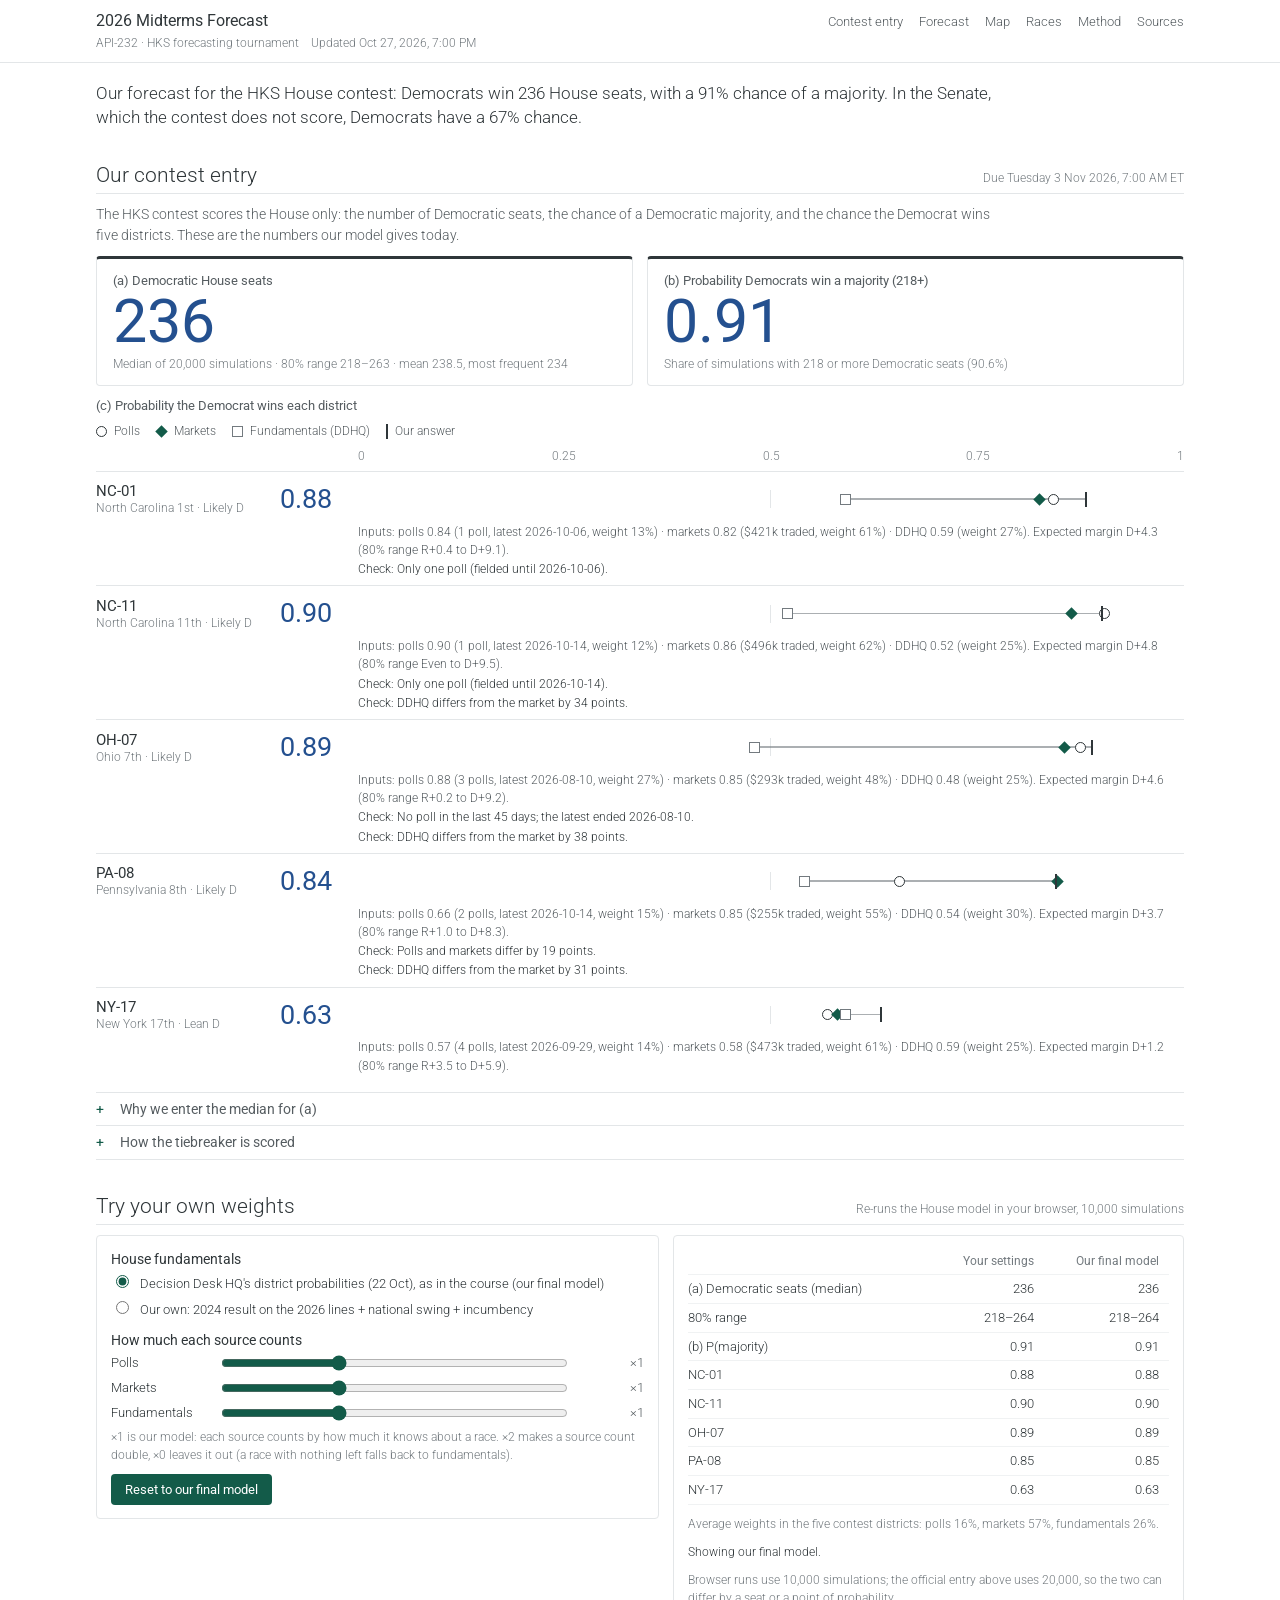
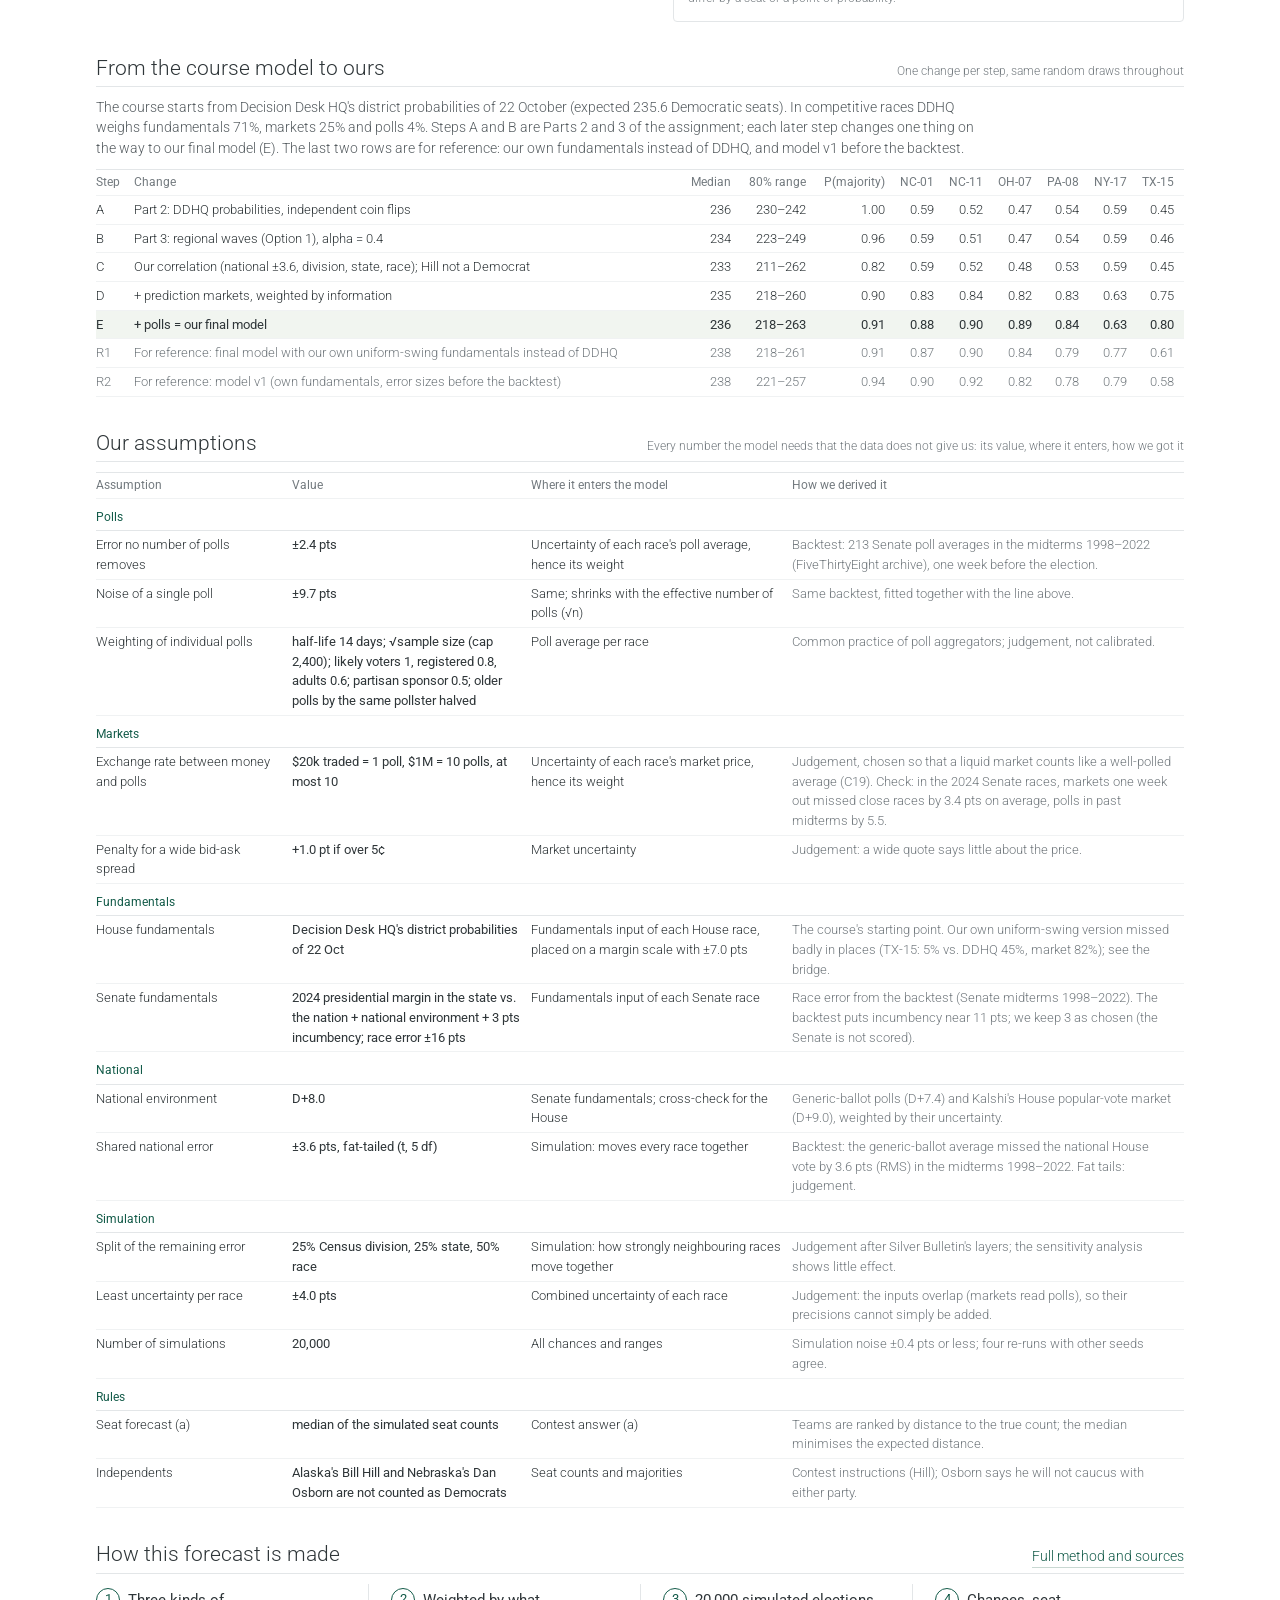
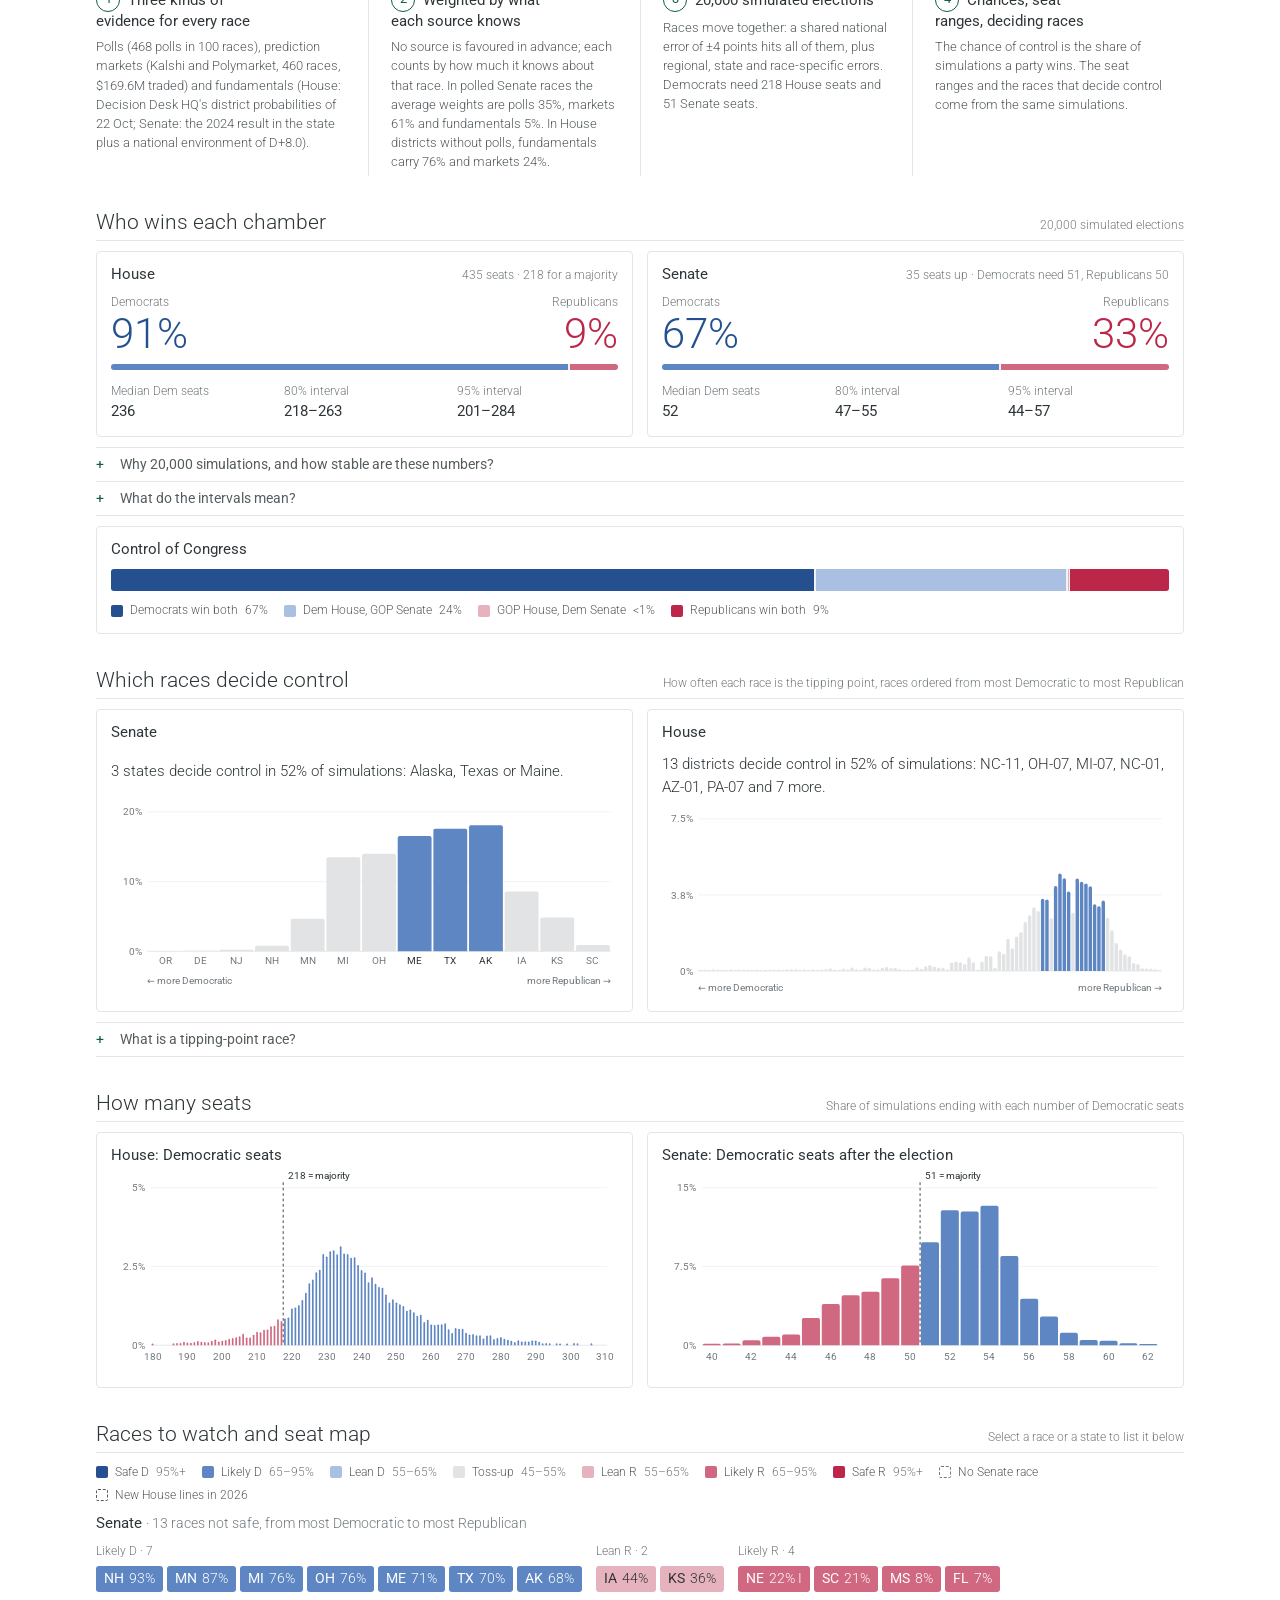
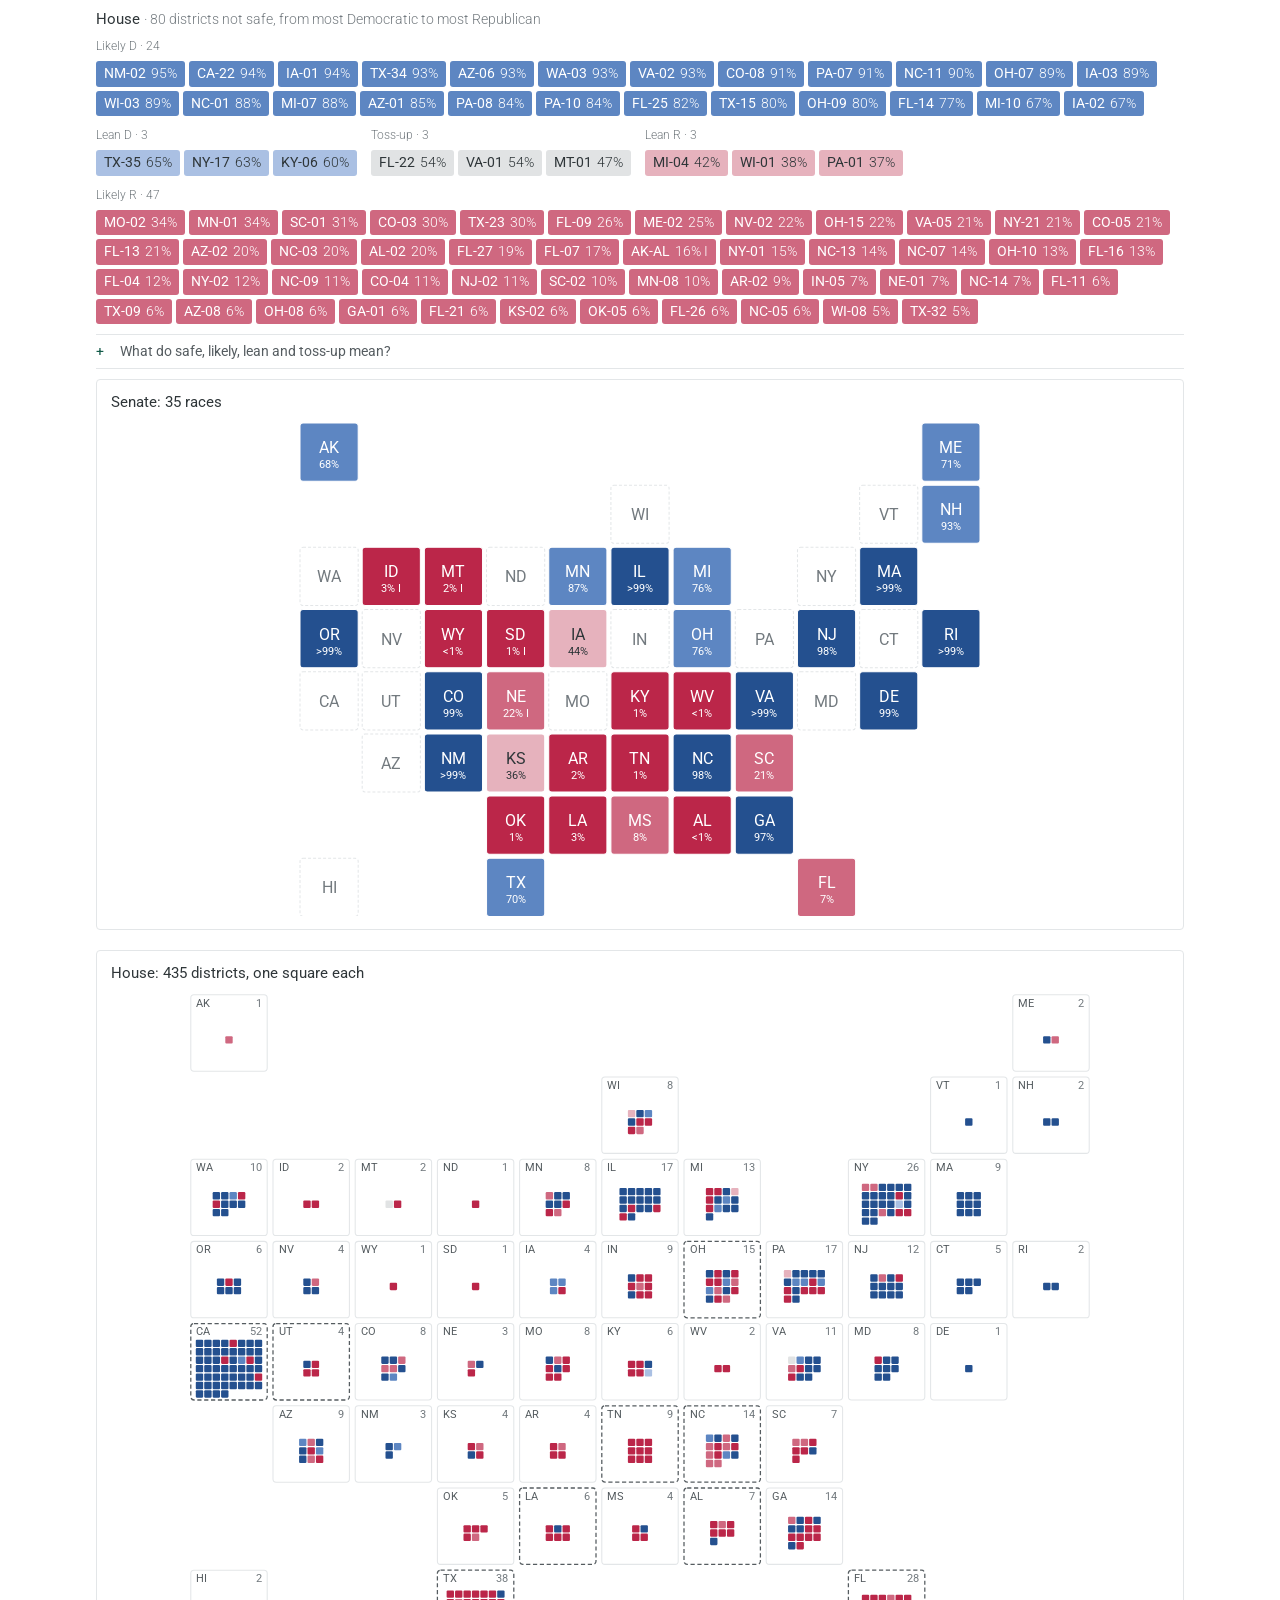
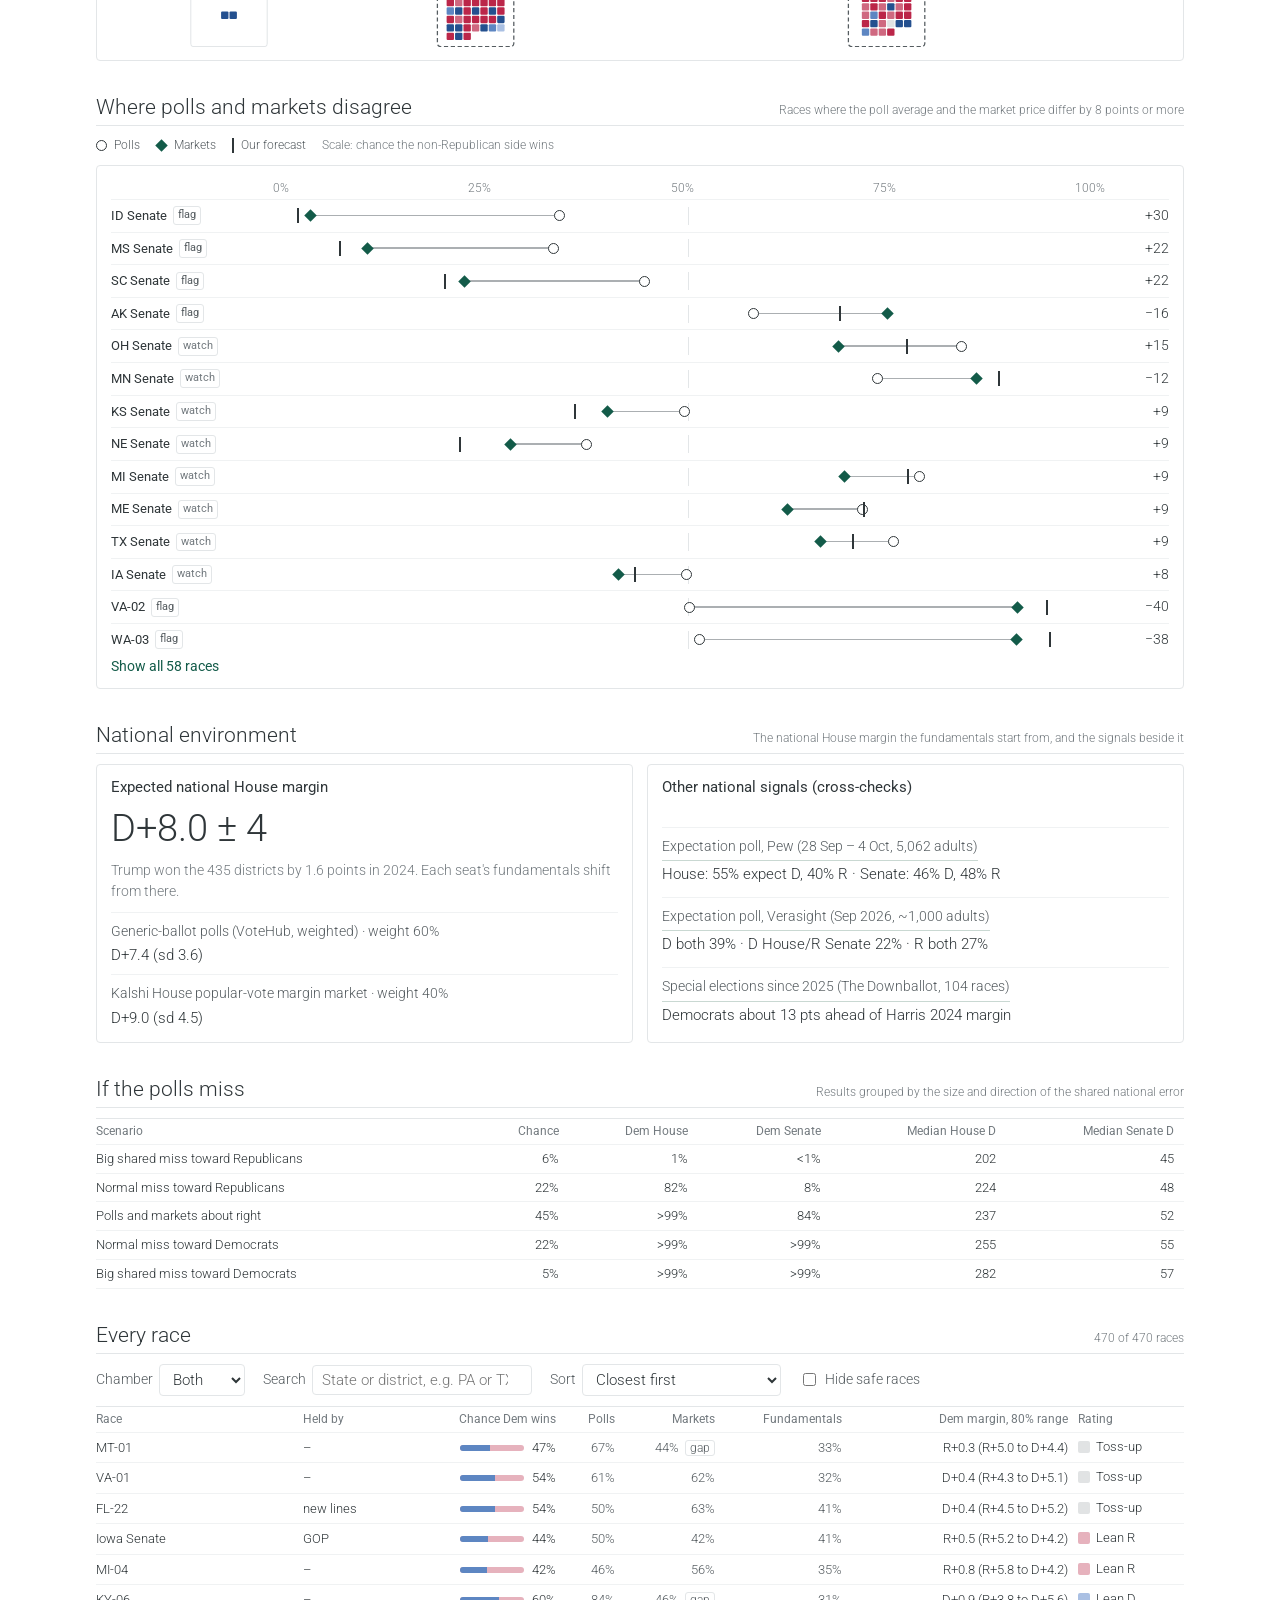
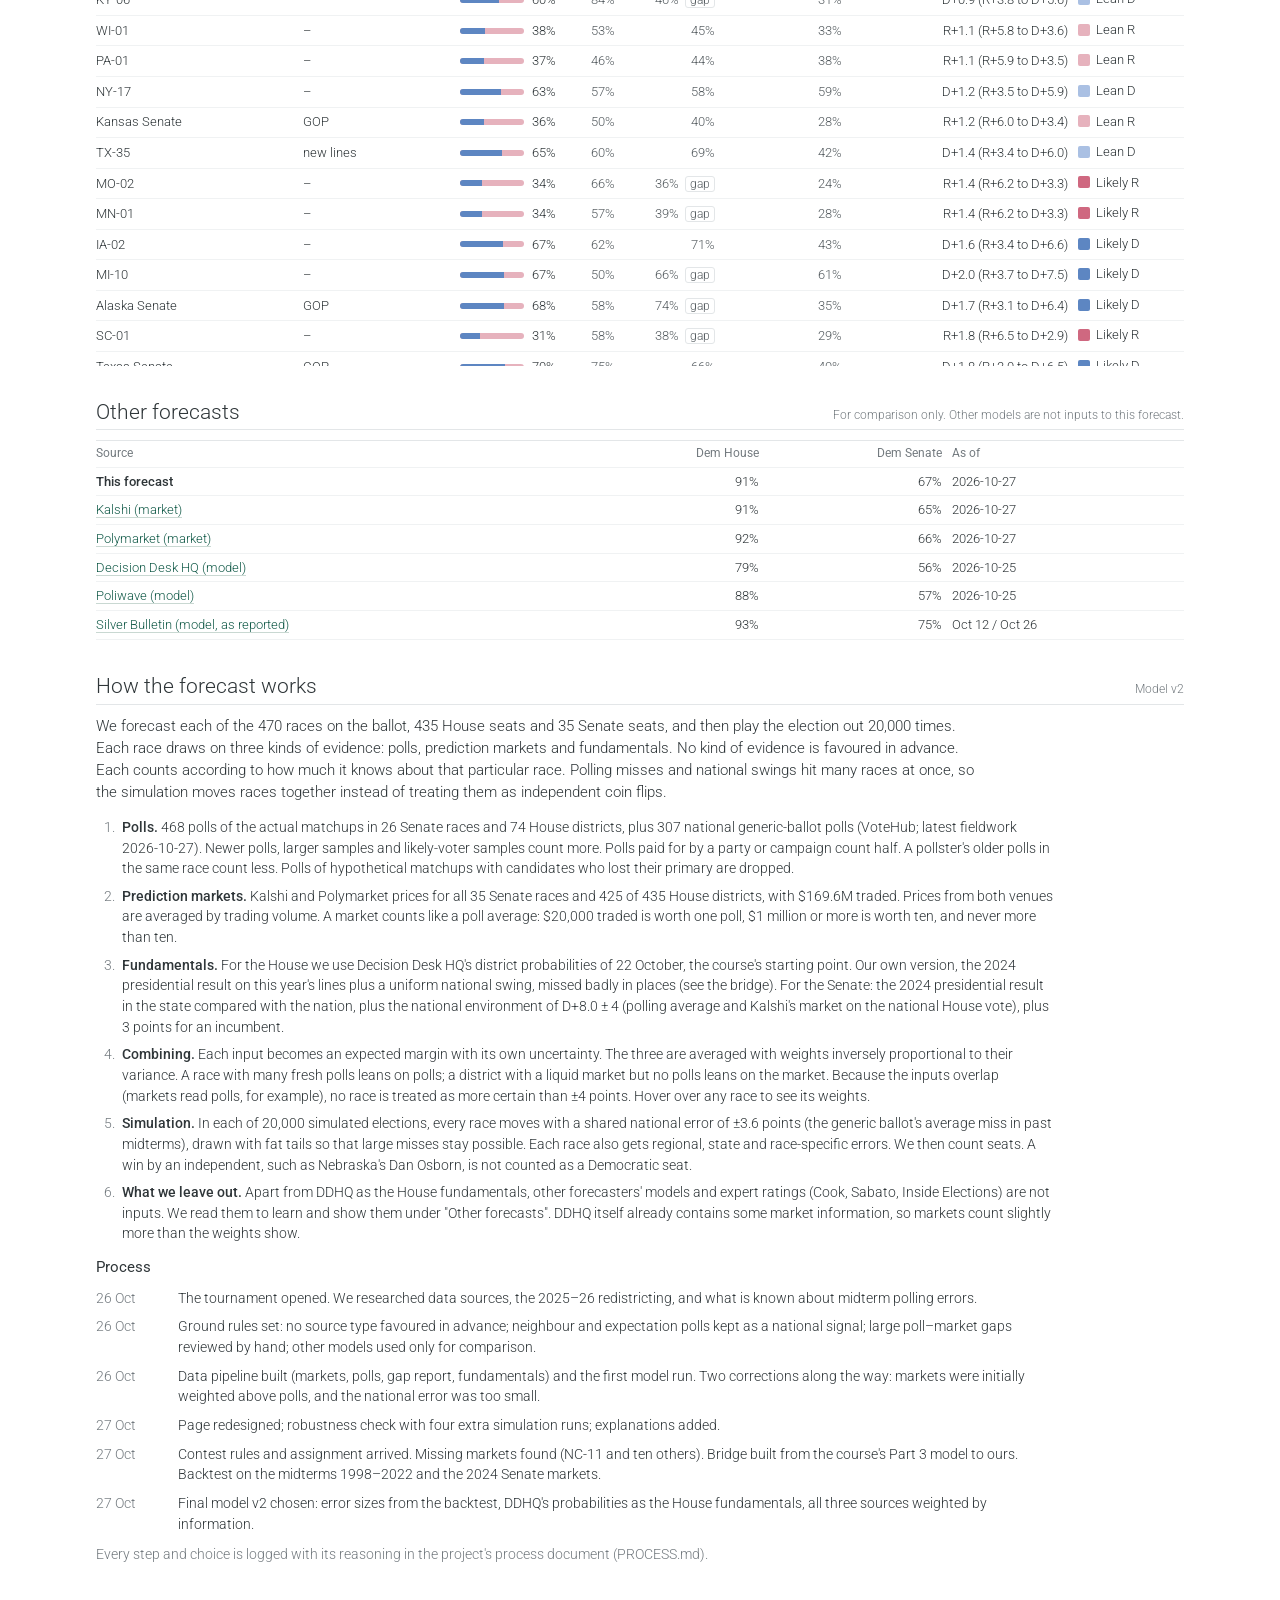
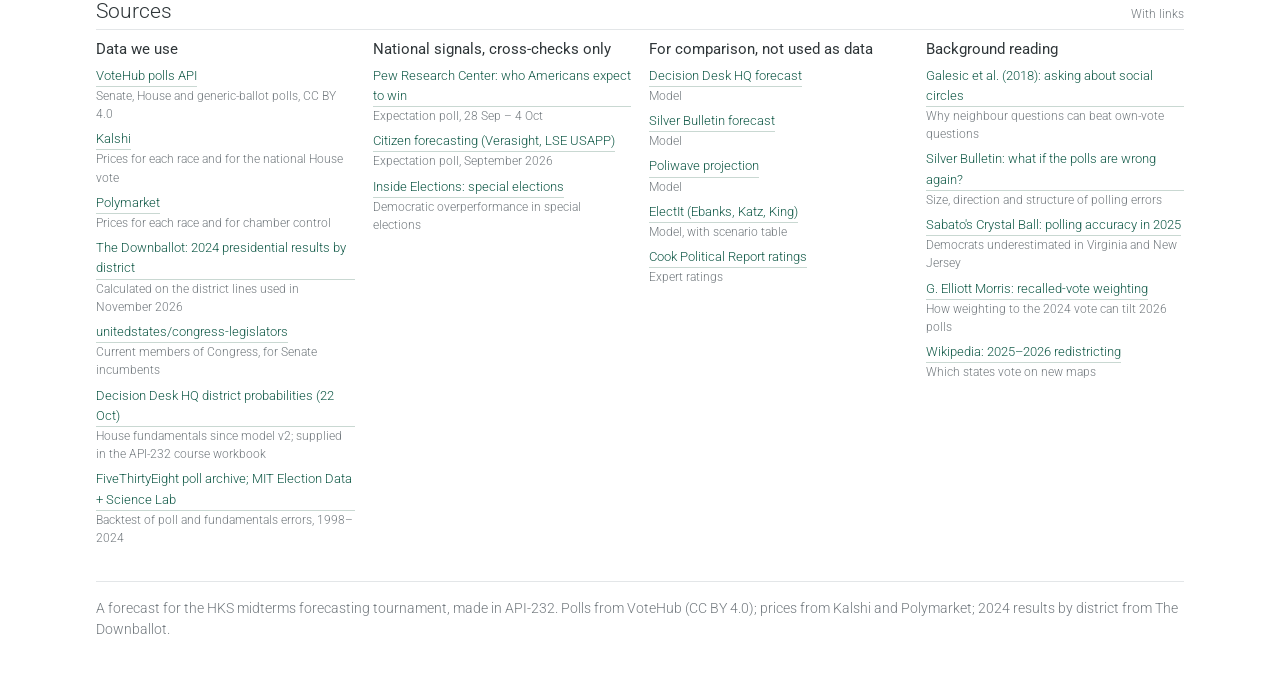
==== app/index.html @ be13a9b4 "Final model v2: calibrated error sizes, DDHQ as House fundamentals Option 4 from the weights discuss" ====
<!doctype html>
<html lang="en">
<head>
<meta charset="utf-8">
<meta name="viewport" content="width=device-width, initial-scale=1, viewport-fit=cover">
<title>2026 Midterms Forecast</title>
<meta name="claude:viewport-fit-sides" content="cover">
<link rel="preconnect" href="https://fonts.googleapis.com">
<link rel="preconnect" href="https://fonts.gstatic.com" crossorigin>
<link rel="stylesheet" href="https://fonts.googleapis.com/css2?family=Roboto:wght@300;400;500&display=swap">
<link rel="stylesheet" href="styles.css">
</head>
<body>
<header class="topbar">
  <div class="topbar-inner">
    <span class="brand">2026 Midterms Forecast</span>
    <nav class="topnav" aria-label="Sections">
      <a href="#contest">Contest entry</a>
      <a href="#chambers">Forecast</a>
      <a href="#map">Map</a>
      <a href="#races">Races</a>
      <a href="#method">Method</a>
      <a href="#sources">Sources</a>
    </nav>
    <div class="topbar-meta"><span>API-232 · HKS forecasting tournament</span><span id="updated"></span></div>
  </div>
</header>

<main class="page">

  <p class="lede" id="lede"></p>

  <section class="section" id="contest" aria-labelledby="contest-title">
    <div class="section-head">
      <h2 id="contest-title">Our contest entry</h2>
      <span class="muted" id="contest-due"></span>
    </div>
    <p class="contest-intro">The HKS contest scores the House only: the number of Democratic seats, the chance of a Democratic majority, and the chance the Democrat wins five districts. These are the numbers our model gives today.</p>
    <div class="contest-top">
      <article class="contest-answer">
        <span class="contest-q">(a) Democratic House seats</span>
        <span class="contest-a" id="ans-seats">–</span>
        <span class="contest-sub" id="ans-seats-sub"></span>
      </article>
      <article class="contest-answer">
        <span class="contest-q">(b) Probability Democrats win a majority (218+)</span>
        <span class="contest-a" id="ans-majority">–</span>
        <span class="contest-sub" id="ans-majority-sub"></span>
      </article>
    </div>
    <div class="contest-districts">
      <div class="contest-q">(c) Probability the Democrat wins each district</div>
      <div class="legend" aria-hidden="true">
        <span class="legend-item"><span class="mark mark-polls"></span>Polls</span>
        <span class="legend-item"><span class="mark mark-market"></span>Markets</span>
        <span class="legend-item"><span class="mark mark-fund"></span>Fundamentals (DDHQ)</span>
        <span class="legend-item"><span class="mark mark-model"></span>Our answer</span>
      </div>
      <div class="contest-axis" aria-hidden="true"><span></span><span></span><span class="gap-scale"><span>0</span><span>0.25</span><span>0.5</span><span>0.75</span><span>1</span></span></div>
      <div id="contest-rows"></div>
    </div>
    <div class="explainers">
      <details>
        <summary>Why we enter the median for (a)</summary>
        <div class="explain" id="explain-median"></div>
      </details>
      <details>
        <summary>How the tiebreaker is scored</summary>
        <div class="explain">
          <p>If teams tie on (a), the six probabilities from (b) and (c) decide. They are scored with the Brier score: the average of (probability − outcome)², where the outcome is 1 if the Democrat wins and 0 if not. Lower is better.</p>
          <p>The Brier score rewards honest probabilities. Pushing a number toward 0 or 1 only pays off if the race really is that certain, so we enter the model's probabilities as they are.</p>
        </div>
      </details>
    </div>
  </section>

  <section class="section" id="whatif" aria-labelledby="whatif-title" hidden>
    <div class="section-head">
      <h2 id="whatif-title">Try your own weights</h2>
      <span class="muted">Re-runs the House model in your browser, 10,000 simulations</span>
    </div>
    <div class="whatif-grid">
      <div class="card whatif-controls">
        <fieldset>
          <legend>House fundamentals</legend>
          <label><input type="radio" name="wi-base" value="ddhq" checked> Decision Desk HQ's district probabilities (22 Oct), as in the course (our final model)</label>
          <label><input type="radio" name="wi-base" value="ours"> Our own: 2024 result on the 2026 lines + national swing + incumbency</label>
        </fieldset>
        <fieldset>
          <legend>How much each source counts</legend>
          <label class="slider" for="wi-polls"><span>Polls</span><input type="range" id="wi-polls" min="0" max="3" step="0.25" value="1"><output id="wi-polls-out">×1</output></label>
          <label class="slider" for="wi-market"><span>Markets</span><input type="range" id="wi-market" min="0" max="3" step="0.25" value="1"><output id="wi-market-out">×1</output></label>
          <label class="slider" for="wi-fund"><span>Fundamentals</span><input type="range" id="wi-fund" min="0" max="3" step="0.25" value="1"><output id="wi-fund-out">×1</output></label>
          <p class="muted small">×1 is our model: each source counts by how much it knows about a race. ×2 makes a source count double, ×0 leaves it out (a race with nothing left falls back to fundamentals).</p>
        </fieldset>
        <button type="button" class="button" id="wi-reset">Reset to our final model</button>
      </div>
      <div class="card whatif-results">
        <table>
          <thead><tr><th></th><th class="num">Your settings</th><th class="num">Our final model</th></tr></thead>
          <tbody id="wi-body"></tbody>
        </table>
        <p class="muted small" id="wi-weights"></p>
        <p class="small" id="wi-status" role="status"></p>
        <p class="muted small">Browser runs use 10,000 simulations; the official entry above uses 20,000, so the two can differ by a seat or a point of probability.</p>
      </div>
    </div>
  </section>

  <section class="section" id="bridge" aria-labelledby="bridge-title" hidden>
    <div class="section-head">
      <h2 id="bridge-title">From the course model to ours</h2>
      <span class="muted">One change per step, same random draws throughout</span>
    </div>
    <p class="contest-intro" id="bridge-intro"></p>
    <div class="table-wrap">
      <table>
        <thead id="bridge-head"></thead>
        <tbody id="bridge-body"></tbody>
      </table>
    </div>
  </section>

  <section class="section" id="assumptions" aria-labelledby="assump-title">
    <div class="section-head">
      <h2 id="assump-title">Our assumptions</h2>
      <span class="muted">Every number the model needs that the data does not give us: its value, where it enters, how we got it</span>
    </div>
    <div class="table-wrap">
      <table class="assumptions">
        <thead><tr><th>Assumption</th><th>Value</th><th>Where it enters the model</th><th>How we derived it</th></tr></thead>
        <tbody id="assump-body"></tbody>
      </table>
    </div>
  </section>

  <section class="section" aria-labelledby="model-title">
    <div class="section-head">
      <h2 id="model-title">How this forecast is made</h2>
      <a href="#method">Full method and sources</a>
    </div>
    <ol class="flow">
      <li class="flow-step">
        <h3>Three kinds of evidence for every race</h3>
        <p data-m="flow-inputs"></p>
      </li>
      <li class="flow-step">
        <h3>Weighted by what each source knows</h3>
        <p data-m="flow-weights"></p>
      </li>
      <li class="flow-step">
        <h3>20,000 simulated elections</h3>
        <p data-m="flow-sims"></p>
      </li>
      <li class="flow-step">
        <h3>Chances, seat ranges, deciding races</h3>
        <p>The chance of control is the share of simulations a party wins. The seat ranges and the races that decide control come from the same simulations.</p>
      </li>
    </ol>
  </section>

  <section class="section" id="chambers" aria-labelledby="control-title">
    <div class="section-head">
      <h2 id="control-title">Who wins each chamber</h2>
      <span class="muted" id="sims-note"></span>
    </div>
    <div class="grid-2">
      <article class="card chamber" id="card-house">
        <div class="chamber-head"><h3>House</h3><span class="muted">435 seats · 218 for a majority</span></div>
        <div class="odds">
          <div class="odds-side"><span class="odds-party">Democrats</span><span class="odds-value" data-field="p-d">–</span></div>
          <div class="odds-side right"><span class="odds-party">Republicans</span><span class="odds-value" data-field="p-r">–</span></div>
        </div>
        <div class="split-bar" aria-hidden="true"><span class="d" style="width:0"></span><span class="r" style="width:0"></span></div>
        <div class="facts">
          <div><div class="fact-label">Median Dem seats</div><div class="fact-value" data-field="median">–</div></div>
          <div><div class="fact-label">80% interval</div><div class="fact-value" data-field="ci80">–</div></div>
          <div><div class="fact-label">95% interval</div><div class="fact-value" data-field="ci95">–</div></div>
        </div>
      </article>
      <article class="card chamber" id="card-senate">
        <div class="chamber-head"><h3>Senate</h3><span class="muted">35 seats up · Democrats need 51, Republicans 50</span></div>
        <div class="odds">
          <div class="odds-side"><span class="odds-party">Democrats</span><span class="odds-value" data-field="p-d">–</span></div>
          <div class="odds-side right"><span class="odds-party">Republicans</span><span class="odds-value" data-field="p-r">–</span></div>
        </div>
        <div class="split-bar" aria-hidden="true"><span class="d" style="width:0"></span><span class="r" style="width:0"></span></div>
        <div class="facts">
          <div><div class="fact-label">Median Dem seats</div><div class="fact-value" data-field="median">–</div></div>
          <div><div class="fact-label">80% interval</div><div class="fact-value" data-field="ci80">–</div></div>
          <div><div class="fact-label">95% interval</div><div class="fact-value" data-field="ci95">–</div></div>
        </div>
      </article>
    </div>
    <div class="explainers">
      <details>
        <summary>Why 20,000 simulations, and how stable are these numbers?</summary>
        <div class="explain" id="explain-sims"></div>
      </details>
      <details>
        <summary>What do the intervals mean?</summary>
        <div class="explain">
          <p>Each simulation ends with a seat count. The 80% interval holds the middle 80% of those counts: in 8 of 10 simulated elections, Democrats end up inside it. The 95% interval holds the middle 95%. The median is the count in the middle, with half the simulations above and half below.</p>
          <p>The Senate counts include the 34 Democratic and independent seats that are not on the ballot this year. Democrats need 51 seats because Vice President Vance breaks a 50–50 tie for Republicans.</p>
        </div>
      </details>
    </div>
    <article class="card section">
      <h3>Control of Congress</h3>
      <div class="joint-bar" id="joint-bar" aria-hidden="true"></div>
      <div class="legend" id="joint-legend"></div>
    </article>
  </section>

  <section class="section" aria-labelledby="tip-title">
    <div class="section-head">
      <h2 id="tip-title">Which races decide control</h2>
      <span class="muted">How often each race is the tipping point, races ordered from most Democratic to most Republican</span>
    </div>
    <div class="grid-2">
      <article class="card section"><h3>Senate</h3><p class="tip-summary" id="tip-sum-senate"></p><svg class="chart" id="tip-senate" role="img" aria-label="Senate tipping-point distribution"></svg></article>
      <article class="card section"><h3>House</h3><p class="tip-summary" id="tip-sum-house"></p><svg class="chart" id="tip-house" role="img" aria-label="House tipping-point distribution"></svg></article>
    </div>
    <div class="explainers">
      <details>
        <summary>What is a tipping-point race?</summary>
        <div class="explain" id="explain-tipping"></div>
      </details>
    </div>
  </section>

  <section class="section" aria-labelledby="dist-title">
    <div class="section-head">
      <h2 id="dist-title">How many seats</h2>
      <span class="muted">Share of simulations ending with each number of Democratic seats</span>
    </div>
    <div class="grid-2">
      <article class="card"><h3>House: Democratic seats</h3><svg class="chart" id="dist-house" role="img" aria-label="House seat distribution"></svg></article>
      <article class="card"><h3>Senate: Democratic seats after the election</h3><svg class="chart" id="dist-senate" role="img" aria-label="Senate seat distribution"></svg></article>
    </div>
  </section>

  <section class="section" id="map" aria-labelledby="map-title">
    <div class="section-head">
      <h2 id="map-title">Races to watch and seat map</h2>
      <span class="muted">Select a race or a state to list it below</span>
    </div>
    <div class="legend" id="map-legend"></div>
    <div class="watch">
      <div class="watch-block"><h3 id="watch-title-senate">Senate</h3><div class="watch-groups" id="watch-senate"></div></div>
      <div class="watch-block"><h3 id="watch-title-house">House</h3><div class="watch-groups" id="watch-house"></div></div>
    </div>
    <div class="explainers">
      <details>
        <summary>What do safe, likely, lean and toss-up mean?</summary>
        <div class="explain">
          <p>The labels translate our chance of winning into words. They are the same for both parties:</p>
          <div class="bands">
            <span><strong>Toss-up</strong> · 45% to 55%</span>
            <span><strong>Lean</strong> · 55% to 65%</span>
            <span><strong>Likely</strong> · 65% to 95%</span>
            <span><strong>Safe</strong> · 95% or more</span>
          </div>
          <p>These bands are narrower than most forecasters use. Split Ticket, for example, calls a race a toss-up until one side reaches 60%, lean up to 80% and likely up to 95%. Narrower bands give more races a direction. Even so, the favourite in a Lean race still loses 35% to 45% of the time.</p>
          <p>The bands are fixed cutoffs on the chance of winning. They have nothing to do with how uncertain the polls are; that uncertainty only decides which band a race lands in.</p>
        </div>
      </details>
    </div>
    <div class="map-stack">
      <article class="card section"><h3>Senate: 35 races</h3><div class="map-wrap"><svg class="chart map-senate" id="map-senate" role="img" aria-label="Senate tile map"></svg></div></article>
      <article class="card section"><h3>House: 435 districts, one square each</h3><div class="map-wrap"><svg class="chart map-house" id="map-house" role="img" aria-label="House tile map, one square per district"></svg></div></article>
    </div>
  </section>

  <section class="section" aria-labelledby="gap-title">
    <div class="section-head">
      <h2 id="gap-title">Where polls and markets disagree</h2>
      <span class="muted">Races where the poll average and the market price differ by 8 points or more</span>
    </div>
    <div class="legend" aria-hidden="true">
      <span class="legend-item"><span class="mark mark-polls"></span>Polls</span>
      <span class="legend-item"><span class="mark mark-market"></span>Markets</span>
      <span class="legend-item"><span class="mark mark-model"></span>Our forecast</span>
      <span class="legend-item muted">Scale: chance the non-Republican side wins</span>
    </div>
    <div class="card gap-card">
      <div class="gap-axis" aria-hidden="true"><span></span><span class="gap-scale"><span>0%</span><span>25%</span><span>50%</span><span>75%</span><span>100%</span></span><span></span></div>
      <div id="gap-rows" class="gap-rows"></div>
      <button type="button" class="link-button" id="gap-more" hidden></button>
    </div>
  </section>

  <section class="section" aria-labelledby="nat-title">
    <div class="section-head">
      <h2 id="nat-title">National environment</h2>
      <span class="muted">The national House margin the fundamentals start from, and the signals beside it</span>
    </div>
    <div class="grid-2">
      <article class="card section" id="nat-env"></article>
      <article class="card section" id="nat-signals"></article>
    </div>
  </section>

  <section class="section" aria-labelledby="scen-title">
    <div class="section-head">
      <h2 id="scen-title">If the polls miss</h2>
      <span class="muted">Results grouped by the size and direction of the shared national error</span>
    </div>
    <div class="table-wrap">
      <table>
        <thead><tr><th>Scenario</th><th class="num">Chance</th><th class="num">Dem House</th><th class="num">Dem Senate</th><th class="num">Median House D</th><th class="num">Median Senate D</th></tr></thead>
        <tbody id="scenario-body"></tbody>
      </table>
    </div>
  </section>

  <section class="section" id="races" aria-labelledby="race-title">
    <div class="section-head">
      <h2 id="race-title">Every race</h2>
      <span class="muted" id="race-count"></span>
    </div>
    <div class="filters">
      <label for="f-chamber">Chamber
        <select id="f-chamber"><option value="all">Both</option><option value="senate">Senate</option><option value="house">House</option></select>
      </label>
      <label for="f-search">Search <input type="search" id="f-search" placeholder="State or district, e.g. PA or TX-28"></label>
      <label for="f-sort">Sort
        <select id="f-sort"><option value="close">Closest first</option><option value="state">By state</option><option value="gap">Biggest poll–market gap</option></select>
      </label>
      <label for="f-close"><input type="checkbox" id="f-close"> Hide safe races</label>
      <button type="button" class="link-button" id="f-clear" hidden>Clear state filter</button>
    </div>
    <div class="table-wrap race-table-wrap">
      <table>
        <thead><tr><th>Race</th><th>Held by</th><th class="num">Chance Dem wins</th><th class="num">Polls</th><th class="num">Markets</th><th class="num">Fundamentals</th><th class="num">Dem margin, 80% range</th><th>Rating</th></tr></thead>
        <tbody id="race-body"></tbody>
      </table>
    </div>
  </section>

  <section class="section" aria-labelledby="bench-title">
    <div class="section-head">
      <h2 id="bench-title">Other forecasts</h2>
      <span class="muted">For comparison only. Other models are not inputs to this forecast.</span>
    </div>
    <div class="table-wrap">
      <table>
        <thead><tr><th>Source</th><th class="num">Dem House</th><th class="num">Dem Senate</th><th>As of</th></tr></thead>
        <tbody id="bench-body"></tbody>
      </table>
    </div>
  </section>

  <section class="section" id="method" aria-labelledby="method-title">
    <div class="section-head">
      <h2 id="method-title">How the forecast works</h2>
      <span class="muted" id="method-version"></span>
    </div>
    <div class="method">
      <p class="lede">We forecast each of the 470 races on the ballot, 435 House seats and 35 Senate seats, and then play the election out 20,000 times. Each race draws on three kinds of evidence: polls, prediction markets and fundamentals. No kind of evidence is favoured in advance. Each counts according to how much it knows about that particular race. Polling misses and national swings hit many races at once, so the simulation moves races together instead of treating them as independent coin flips.</p>

      <ol class="steps">
        <li><strong>Polls.</strong> <span data-m="polls"></span> Newer polls, larger samples and likely-voter samples count more. Polls paid for by a party or campaign count half. A pollster's older polls in the same race count less. Polls of hypothetical matchups with candidates who lost their primary are dropped.</li>
        <li><strong>Prediction markets.</strong> <span data-m="markets"></span> Prices from both venues are averaged by trading volume. A market counts like a poll average: $20,000 traded is worth one poll, $1 million or more is worth ten, and never more than ten.</li>
        <li><strong>Fundamentals.</strong> For the House we use Decision Desk HQ's district probabilities of 22 October, the course's starting point. Our own version, the 2024 presidential result on this year's lines plus a uniform national swing, missed badly in places (see the bridge). For the Senate: the 2024 presidential result in the state compared with the nation, plus the national environment of <span data-m="env"></span> (polling average and Kalshi's market on the national House vote), plus 3 points for an incumbent.</li>
        <li><strong>Combining.</strong> Each input becomes an expected margin with its own uncertainty. The three are averaged with weights inversely proportional to their variance. A race with many fresh polls leans on polls; a district with a liquid market but no polls leans on the market. Because the inputs overlap (markets read polls, for example), no race is treated as more certain than ±4 points. Hover over any race to see its weights.</li>
        <li><strong>Simulation.</strong> In each of 20,000 simulated elections, every race moves with a shared national error of ±3.6 points (the generic ballot's average miss in past midterms), drawn with fat tails so that large misses stay possible. Each race also gets regional, state and race-specific errors. We then count seats. A win by an independent, such as Nebraska's Dan Osborn, is not counted as a Democratic seat.</li>
        <li><strong>What we leave out.</strong> Apart from DDHQ as the House fundamentals, other forecasters' models and expert ratings (Cook, Sabato, Inside Elections) are not inputs. We read them to learn and show them under "Other forecasts". DDHQ itself already contains some market information, so markets count slightly more than the weights show.</li>
      </ol>

      <div class="section">
        <h3>Process</h3>
        <ul class="timeline">
          <li><span class="when">26 Oct</span><span>The tournament opened. We researched data sources, the 2025–26 redistricting, and what is known about midterm polling errors.</span></li>
          <li><span class="when">26 Oct</span><span>Ground rules set: no source type favoured in advance; neighbour and expectation polls kept as a national signal; large poll–market gaps reviewed by hand; other models used only for comparison.</span></li>
          <li><span class="when">26 Oct</span><span>Data pipeline built (markets, polls, gap report, fundamentals) and the first model run. Two corrections along the way: markets were initially weighted above polls, and the national error was too small.</span></li>
          <li><span class="when">27 Oct</span><span>Page redesigned; robustness check with four extra simulation runs; explanations added.</span></li>
          <li><span class="when">27 Oct</span><span>Contest rules and assignment arrived. Missing markets found (NC-11 and ten others). Bridge built from the course's Part 3 model to ours. Backtest on the midterms 1998–2022 and the 2024 Senate markets.</span></li>
          <li><span class="when">27 Oct</span><span>Final model v2 chosen: error sizes from the backtest, DDHQ's probabilities as the House fundamentals, all three sources weighted by information.</span></li>
        </ul>
        <p class="muted">Every step and choice is logged with its reasoning in the project's process document (PROCESS.md).</p>
      </div>
    </div>
  </section>

  <section class="section" id="sources" aria-labelledby="src-title">
    <div class="section-head"><h2 id="src-title">Sources</h2><span class="muted">With links</span></div>
    <div class="source-groups" id="source-groups"></div>
  </section>

  <footer>
    <p>A forecast for the HKS midterms forecasting tournament, made in API-232. Polls from VoteHub (CC BY 4.0); prices from Kalshi and Polymarket; 2024 results by district from The Downballot.</p>
  </footer>
</main>
<div class="tooltip" id="tooltip" role="status" hidden></div>
<script src="app.js"></script>
<script src="whatif.js"></script>
</body>
</html>
---- app/styles.css ----
/* Layout: slim and light, in the arq look. White page, one family (Roboto 300/400/500),
   anthracite text, blue shades for Democratic, arq crimson shades for Republican.
   A deliberate single light theme: every colour is set explicitly. */
:root {
  color-scheme: light;
  --bg: #ffffff;
  --ink: #2f3639;          /* arq anthracite */
  --ink-2: #555c60;
  --muted: #737a7f;
  --line: #e3e6e8;
  --grid: #f0f2f3;
  --panel: #f6f7f8;
  --accent: #135b49;       /* arq green, for links, focus and markers only */
  --accent-soft: #f1f5f0;  /* arq tint */

  /* Party scale: darker = safer. Republican arm from arq crimson #bb2649. */
  --d3: #24508f; --d2: #5d86c2; --d1: #aac0e3;
  --mid: #e1e3e4;
  --r1: #e6b2bd; --r2: #cf6880; --r3: #bb2649;
  --on-d3: #ffffff; --on-d2: #ffffff; --on-d1: #2f3639;
  --on-mid: #2f3639;
  --on-r1: #2f3639; --on-r2: #ffffff; --on-r3: #ffffff;
  --pending: #f0f2f3;
  --pending-ink: #737a7f;
  --norace: transparent;

  --font: "Roboto", "Segoe UI", system-ui, -apple-system, sans-serif;
  --radius: 4px;
}

* { box-sizing: border-box; }
html { -webkit-text-size-adjust: 100%; }
body { margin: 0; background: var(--bg); color: var(--ink); font: 300 14px/1.5 var(--font); }
strong, b { font-weight: 500; }
a { color: var(--accent); text-decoration: none; border-bottom: 1px solid #c9d8d2; }
a:hover { border-bottom-color: var(--accent); }
:focus-visible { outline: 2px solid var(--accent); outline-offset: 2px; }
p { margin: 0; }
h2, h3 { font-weight: 300; margin: 0; text-wrap: balance; letter-spacing: 0; }
h2 { font-size: 1.3rem; line-height: 1.2; }
h3 { font-size: 0.95rem; line-height: 1.3; font-weight: 400; }
.muted { color: var(--muted); }
.num, td.num { font-variant-numeric: tabular-nums; }

/* Slim top line */
.topbar { border-bottom: 1px solid var(--line); background: var(--bg); }
.topbar-inner, .page {
  max-width: 1120px; margin: 0 auto;
  padding-left: max(16px, env(safe-area-inset-left, 0px));
  padding-right: max(16px, env(safe-area-inset-right, 0px));
}
.topbar-inner { display: flex; flex-wrap: wrap; align-items: baseline; justify-content: space-between; gap: 2px 20px; padding-block: 9px; }
.brand { font-size: 1rem; font-weight: 400; }
.topnav { display: flex; flex-wrap: wrap; gap: 2px 16px; font-size: 0.82rem; }
.topnav a { color: var(--ink-2); border-bottom: 0; }
.topnav a:hover { color: var(--accent); }
.topbar-meta { width: 100%; display: flex; flex-wrap: wrap; gap: 2px 12px; font-size: 0.74rem; color: var(--muted); }

.page { padding-block: 18px 48px; display: grid; gap: 34px; }
.lede { font-size: 1.05rem; line-height: 1.45; max-width: 56rem; }

/* Sections */
.section { display: grid; gap: 10px; min-width: 0; }
.section-head { display: flex; flex-wrap: wrap; align-items: baseline; justify-content: space-between; gap: 2px 14px; padding-bottom: 5px; border-bottom: 1px solid var(--line); }
.section-head .muted { font-size: 0.78rem; }
.card { border: 1px solid var(--line); border-radius: var(--radius); padding: 13px 14px; min-width: 0; background: var(--bg); }
.grid-2 { display: grid; grid-template-columns: repeat(2, minmax(0, 1fr)); gap: 14px; }
@media (max-width: 760px) { .grid-2 { grid-template-columns: minmax(0, 1fr); } }

/* Chamber cards */
.chamber { display: grid; gap: 9px; }
.chamber-head { display: flex; justify-content: space-between; align-items: baseline; gap: 12px; flex-wrap: wrap; }
.chamber-head .muted { font-size: 0.76rem; }
.odds { display: grid; grid-template-columns: 1fr 1fr; gap: 8px; }
.odds-side { display: grid; gap: 0; }
.odds-side.right { text-align: right; }
.odds-party { font-size: 0.76rem; color: var(--muted); }
.odds-value { font-weight: 300; font-size: clamp(2rem, 4.5vw, 2.6rem); line-height: 1.05; font-variant-numeric: tabular-nums; }
.odds-side:first-child .odds-value { color: var(--d3); }
.odds-side.right .odds-value { color: var(--r3); }
.split-bar { display: flex; gap: 2px; height: 6px; background: var(--pending); border-radius: 3px; overflow: hidden; }
.split-bar span { display: block; height: 100%; }
.split-bar .d { background: var(--d2); }
.split-bar .r { background: var(--r2); }
.facts { display: grid; grid-template-columns: repeat(3, minmax(0, 1fr)); gap: 12px; padding-top: 4px; }
.fact-label { font-size: 0.72rem; color: var(--muted); }
.fact-value { font-size: 0.95rem; font-weight: 400; font-variant-numeric: tabular-nums; }

/* Contest entry: the answers to the HKS contest, first and largest on the page */
.contest-intro { max-width: 56rem; color: var(--ink-2); font-size: 0.86rem; }
.contest-top { display: grid; grid-template-columns: repeat(2, minmax(0, 1fr)); gap: 14px; }
.contest-answer { display: grid; gap: 2px; padding: 12px 16px; border: 1px solid var(--line); border-radius: var(--radius); border-top: 3px solid var(--ink); }
.contest-q { font-size: 0.82rem; color: var(--ink-2); font-weight: 400; }
.contest-a { font-size: clamp(2.8rem, 6vw, 3.8rem); font-weight: 400; line-height: 1; font-variant-numeric: tabular-nums; color: var(--d3); }
.contest-sub { font-size: 0.76rem; color: var(--muted); }
.contest-districts { display: grid; gap: 6px; }
.contest-axis, .contest-row-main { display: grid; grid-template-columns: 170px 64px minmax(0, 1fr); gap: 14px; align-items: center; }
.contest-row { padding-block: 7px; border-top: 1px solid var(--line); display: grid; gap: 3px; }
.contest-name { display: grid; line-height: 1.25; }
.contest-name strong { font-weight: 400; font-size: 0.95rem; }
.contest-name span { font-size: 0.74rem; color: var(--muted); }
.contest-p { font-size: 1.7rem; font-weight: 400; font-variant-numeric: tabular-nums; color: var(--d3); }
.contest-detail { margin-left: calc(170px + 64px + 28px); display: grid; gap: 1px; font-size: 0.76rem; color: var(--ink-2); }
.contest-detail .check { color: var(--ink); }
.mark-fund { width: 9px; height: 9px; border: 1.5px solid var(--muted); background: var(--bg); }
.gap-track .mark-fund { top: 4.5px; margin-left: -4.5px; }
@media (max-width: 760px) {
  .contest-top { grid-template-columns: minmax(0, 1fr); }
  .contest-axis, .contest-row-main { grid-template-columns: 1fr 64px; }
  .contest-axis > span:nth-child(-n+2), .contest-axis { display: none; }
  .contest-row-main .gap-track { grid-column: 1 / -1; }
  .contest-detail { margin-left: 0; }
}

/* Try your own weights */
.whatif-grid { display: grid; grid-template-columns: minmax(0, 1.1fr) minmax(0, 1fr); gap: 14px; align-items: start; }
.whatif-controls { display: grid; gap: 10px; }
.whatif-controls fieldset { border: 0; margin: 0; padding: 0; display: grid; gap: 5px; }
.whatif-controls legend { font-weight: 400; color: var(--ink); margin-bottom: 2px; padding: 0; font-size: 0.86rem; }
.whatif-controls label { font-size: 0.82rem; display: flex; gap: 8px; align-items: baseline; }
.whatif-controls input[type="radio"] { accent-color: var(--accent); }
.slider { display: grid !important; grid-template-columns: 100px minmax(0, 1fr) 70px; align-items: center !important; }
.slider input[type="range"] { width: 100%; accent-color: var(--accent); }
.slider output { text-align: right; font-variant-numeric: tabular-nums; color: var(--ink-2); }
.small { font-size: 0.76rem; }
.button { font: 400 0.84rem var(--font); color: var(--bg); background: var(--accent); border: 0; border-radius: var(--radius); padding: 8px 14px; cursor: pointer; justify-self: start; }
.button:hover { background: #0e4a3b; }
.whatif-results { display: grid; gap: 10px; }
.whatif-results tr.changed td { background: var(--accent-soft); }
.whatif-results tr.changed td:nth-child(2) { font-weight: 500; }
@media (max-width: 760px) { .whatif-grid { grid-template-columns: minmax(0, 1fr); } .slider { grid-template-columns: 90px minmax(0, 1fr) 64px; } }

/* How this forecast is made: four steps in sequence */
.flow { list-style: none; margin: 0; padding: 0; display: grid; grid-template-columns: repeat(4, minmax(0, 1fr)); gap: 0; counter-reset: step; }
.flow-step { position: relative; padding: 4px 22px 4px 0; display: grid; gap: 6px; align-content: start; counter-increment: step; }
.flow-step + .flow-step { padding-left: 22px; border-left: 1px solid var(--line); }
.flow-step h3::before { content: counter(step); display: inline-flex; align-items: center; justify-content: center; width: 22px; height: 22px; margin-right: 8px;
  border: 1px solid var(--accent); border-radius: 50%; color: var(--accent); font-size: 0.8rem; font-weight: 400; vertical-align: 1px; }
.flow-step p { font-size: 0.8rem; color: var(--ink-2); }
@media (max-width: 860px) {
  .flow { grid-template-columns: minmax(0, 1fr); gap: 14px; }
  .flow-step, .flow-step + .flow-step { padding: 0 0 0 16px; border-left: 2px solid var(--line); }
}

/* Which races decide control */
.tip-summary { font-size: 0.95rem; }
.chart text.tip-axis { font-size: 10.5px; }

/* Races to watch: non-safe races from most Democratic to most Republican */
.watch { display: grid; gap: 18px; }
.watch-block { display: grid; gap: 8px; }
.watch-block h3 .muted { font-size: 0.9rem; font-weight: 300; }
.watch-groups { display: flex; flex-wrap: wrap; gap: 10px 14px; align-items: flex-start; }
.watch-group { display: grid; gap: 5px; }
.watch-group-label { font-size: 0.78rem; color: var(--muted); }
.chips { display: flex; flex-wrap: wrap; gap: 4px; }
.race-chip { display: inline-flex; align-items: baseline; gap: 5px; padding: 3px 8px; border-radius: 3px; font-size: 0.88rem; font-weight: 400;
  font-variant-numeric: tabular-nums; cursor: pointer; border: 0; font-family: var(--font); line-height: 1.4; }
.race-chip .p { font-weight: 300; }
.race-chip:hover { outline: 1.5px solid var(--ink); outline-offset: 1px; }

/* Explainers */
.explainers { display: grid; gap: 0; border-top: 1px solid var(--line); }
details { border-bottom: 1px solid var(--line); }
summary { cursor: pointer; list-style: none; padding: 6px 0; color: var(--ink-2); font-weight: 400; font-size: 0.86rem; display: flex; gap: 10px; align-items: baseline; }
summary::-webkit-details-marker { display: none; }
summary::before { content: "+"; width: 14px; color: var(--accent); font-weight: 400; }
details[open] summary::before { content: "−"; }
summary:hover { color: var(--accent); }
.explain { padding: 0 0 10px 24px; max-width: 56rem; display: grid; gap: 6px; color: var(--ink); font-size: 0.84rem; }
.explain table { width: auto; }

/* Joint control bar */
.joint-bar { display: flex; gap: 2px; height: 22px; border-radius: 3px; overflow: hidden; background: var(--pending); }
.joint-bar span { display: block; height: 100%; }
.legend { display: flex; flex-wrap: wrap; gap: 4px 16px; font-size: 0.78rem; color: var(--ink-2); }
.legend-item { display: inline-flex; align-items: center; gap: 7px; }
.swatch { width: 12px; height: 12px; border-radius: 2px; flex: none; }
.swatch.pending { background: var(--pending); border: 1px dashed var(--pending-ink); }
.swatch.norace { background: none; border: 1px dashed var(--muted); }
.swatch.newmap { background: none; border: 1.5px dashed var(--ink-2); }

/* Charts and maps */
.chart { width: 100%; height: auto; display: block; overflow: visible; }
.chart text { font-family: var(--font); font-size: 11px; font-weight: 400; font-variant-numeric: tabular-nums; }
.chart text:not([fill]) { fill: var(--muted); }
.chart .axis { stroke: var(--line); }
.chart .gridline { stroke: var(--grid); }
.chart .majority { stroke: var(--ink); stroke-dasharray: 3 3; }
.chart text.majority-label { fill: var(--ink); }
.chart text.empty-note { font-size: 14px; font-weight: 300; }
.map-stack { display: grid; gap: 20px; }
.map-wrap { overflow-x: auto; }
.map-senate { max-width: 680px; margin: 0 auto; }
.map-house { max-width: 900px; margin: 0 auto; }
.chart text.tile-label { font-size: 16px; font-weight: 400; pointer-events: none; }
.chart text.tile-sub { font-size: 10.5px; pointer-events: none; }
.chart text.house-label { font-size: 10px; pointer-events: none; }
.chart text.house-label:not([fill]) { fill: var(--ink-2); }
.seat { cursor: pointer; }
.seat:hover, .seat.selected { stroke: var(--ink); stroke-width: 1.5; }
.state-tile { cursor: pointer; }
.state-tile:hover > .tile-bg { stroke: var(--ink); }

/* Tooltip */
.tooltip {
  position: fixed; z-index: 20; pointer-events: none; max-width: 300px;
  background: var(--bg); color: var(--ink); border: 1px solid var(--line); border-radius: var(--radius);
  box-shadow: 0 6px 20px rgb(47 54 57 / 0.12); padding: 10px 12px; font-size: 0.88rem; line-height: 1.4;
}
.tooltip strong { font-weight: 500; display: block; margin-bottom: 2px; }
.tooltip .row { display: flex; justify-content: space-between; gap: 14px; }
.tooltip .row span:first-child { color: var(--muted); }
.tooltip .row span:last-child { font-variant-numeric: tabular-nums; text-align: right; }

/* Tables */
.table-wrap { overflow-x: auto; border-top: 1px solid var(--line); }
table { width: 100%; border-collapse: collapse; font-size: 0.82rem; }
th, td { text-align: left; padding: 4px 10px 4px 0; border-bottom: 1px solid var(--grid); white-space: nowrap; }
th { font-size: 0.72rem; color: var(--muted); font-weight: 400; background: var(--bg); position: sticky; top: 0; }

/* Assumptions table: wrapping text, groups as divider rows */
table.assumptions td { white-space: normal; vertical-align: top; }
table.assumptions td:nth-child(1) { width: 18%; }
table.assumptions td.value { width: 22%; font-weight: 400; }
table.assumptions td:nth-child(3) { width: 24%; }
table.assumptions tr.group-row td { padding-top: 10px; font-size: 0.72rem; color: var(--accent); font-weight: 400; border-bottom: 1px solid var(--line); }
#bridge tr.final td { background: var(--accent-soft); font-weight: 400; }
#bridge tr.reference td { color: var(--muted); }
td.num, th.num { text-align: right; }
tbody tr:hover, tbody tr.highlight { background: var(--panel); }
.race-table-wrap { max-height: 560px; overflow: auto; }
#bridge td:nth-child(2) { white-space: normal; min-width: 240px; }
.chip { display: inline-flex; align-items: center; gap: 6px; }
.prob-cell { display: flex; align-items: center; gap: 8px; justify-content: flex-end; }
.prob-track { width: 64px; height: 6px; border-radius: 3px; background: var(--r1); overflow: hidden; display: flex; }
.prob-track span { background: var(--d2); height: 100%; display: block; }
.empty-row td { color: var(--muted); white-space: normal; text-align: center; padding: 20px; }
.input-cell { color: var(--ink-2); }
.gap-badge { font-size: 0.72rem; color: var(--ink-2); border: 1px solid var(--line); border-radius: 3px; padding: 0 4px; margin-left: 6px; }

.filters { display: flex; flex-wrap: wrap; gap: 10px 18px; align-items: center; }
.filters label { font-size: 0.9rem; color: var(--ink-2); display: inline-flex; align-items: center; gap: 6px; }
.filters input[type="search"], .filters select {
  font: 300 0.95rem var(--font); color: var(--ink); background: var(--bg);
  border: 1px solid var(--line); border-radius: var(--radius); padding: 5px 9px;
}
.filters input[type="search"] { width: 220px; max-width: 100%; }
.link-button { font: 400 0.9rem var(--font); color: var(--accent); background: none; border: 0; cursor: pointer; padding: 0; justify-self: start; }

/* Polls vs markets: one row per race, three marks on a shared 0-100% track */
.mark { display: inline-block; width: 11px; height: 11px; flex: none; }
.mark-polls { border-radius: 50%; border: 1.5px solid var(--ink); background: var(--bg); }
.mark-market { background: var(--accent); transform: rotate(45deg) scale(0.8); }
.mark-model { width: 2px; height: 15px; background: var(--ink); }
.gap-card { display: grid; gap: 2px; }
.gap-axis, .gap-row { display: grid; grid-template-columns: 150px minmax(0, 1fr) 52px; gap: 12px; align-items: center; }
.gap-scale { display: flex; justify-content: space-between; font-size: 0.75rem; color: var(--muted); }
.gap-rows { display: grid; }
.gap-row { padding-block: 5px; border-top: 1px solid var(--grid); }
.gap-row:hover, .gap-row:focus-visible { background: var(--panel); }
.gap-label { display: flex; align-items: center; gap: 6px; font-size: 0.82rem; font-weight: 400; min-width: 0; white-space: nowrap; }
.gap-flag { font-size: 0.7rem; color: var(--ink-2); border: 1px solid var(--line); border-radius: 3px; padding: 0 4px; font-weight: 400; }
.gap-flag.watch { color: var(--muted); }
.gap-track { position: relative; height: 18px; background: linear-gradient(to right, transparent calc(50% - 0.5px), var(--line) calc(50% - 0.5px), var(--line) calc(50% + 0.5px), transparent calc(50% + 0.5px)); }
.gap-track .span { position: absolute; top: 8px; height: 1.5px; background: var(--muted); opacity: 0.6; }
.gap-track .mark { position: absolute; top: 3.5px; margin-left: -5.5px; }
.gap-track .mark-model { top: 1.5px; margin-left: -1px; }
.gap-value { font-variant-numeric: tabular-nums; font-size: 0.9rem; text-align: right; }
@media (max-width: 520px) { .gap-axis, .gap-row { grid-template-columns: 86px minmax(0, 1fr) 40px; gap: 8px; } .gap-flag { display: none; } }

/* National environment */
.env-big { font-weight: 300; font-size: 2.4rem; line-height: 1.1; font-variant-numeric: tabular-nums; }
.kv { display: grid; gap: 8px; margin: 0; padding: 0; list-style: none; }
.kv li { display: grid; gap: 2px; padding-top: 8px; border-top: 1px solid var(--grid); }
.kv .k { font-size: 0.9rem; color: var(--ink-2); justify-self: start; }
.kv .v { font-size: 0.92rem; font-variant-numeric: tabular-nums; }

/* Method and sources */
.method { display: grid; gap: 14px; max-width: 60rem; font-size: 0.86rem; }
.method .lede { font-size: 0.95rem; }
.steps { margin: 0; padding-left: 1.4rem; display: grid; gap: 7px; }
.steps li { padding-left: 4px; }
.steps li::marker { color: var(--muted); }
.bands { display: grid; grid-template-columns: repeat(auto-fit, minmax(150px, 1fr)); gap: 8px 20px; font-size: 0.92rem; }
.timeline { margin: 0; padding: 0; list-style: none; display: grid; gap: 8px; }
.timeline li { display: grid; grid-template-columns: 70px minmax(0, 1fr); gap: 12px; }
.timeline .when { color: var(--muted); font-variant-numeric: tabular-nums; }
.source-groups { display: grid; grid-template-columns: repeat(auto-fit, minmax(240px, 1fr)); gap: 18px; font-size: 0.84rem; }
.source-group { display: grid; gap: 6px; align-content: start; }
.source-group ul { margin: 0; padding: 0; list-style: none; display: grid; gap: 6px; }
.source-group li { display: grid; gap: 0; }
.source-group li a { justify-self: start; }
.source-group li span { font-size: 0.76rem; color: var(--muted); }

.notice { border: 1px solid var(--line); padding: 14px 16px; border-radius: var(--radius); }
footer { color: var(--muted); font-size: 0.88rem; border-top: 1px solid var(--line); padding-top: 16px; display: grid; gap: 6px; }

@media (prefers-reduced-motion: no-preference) {
  .split-bar span, .joint-bar span { transition: width 400ms ease; }
}
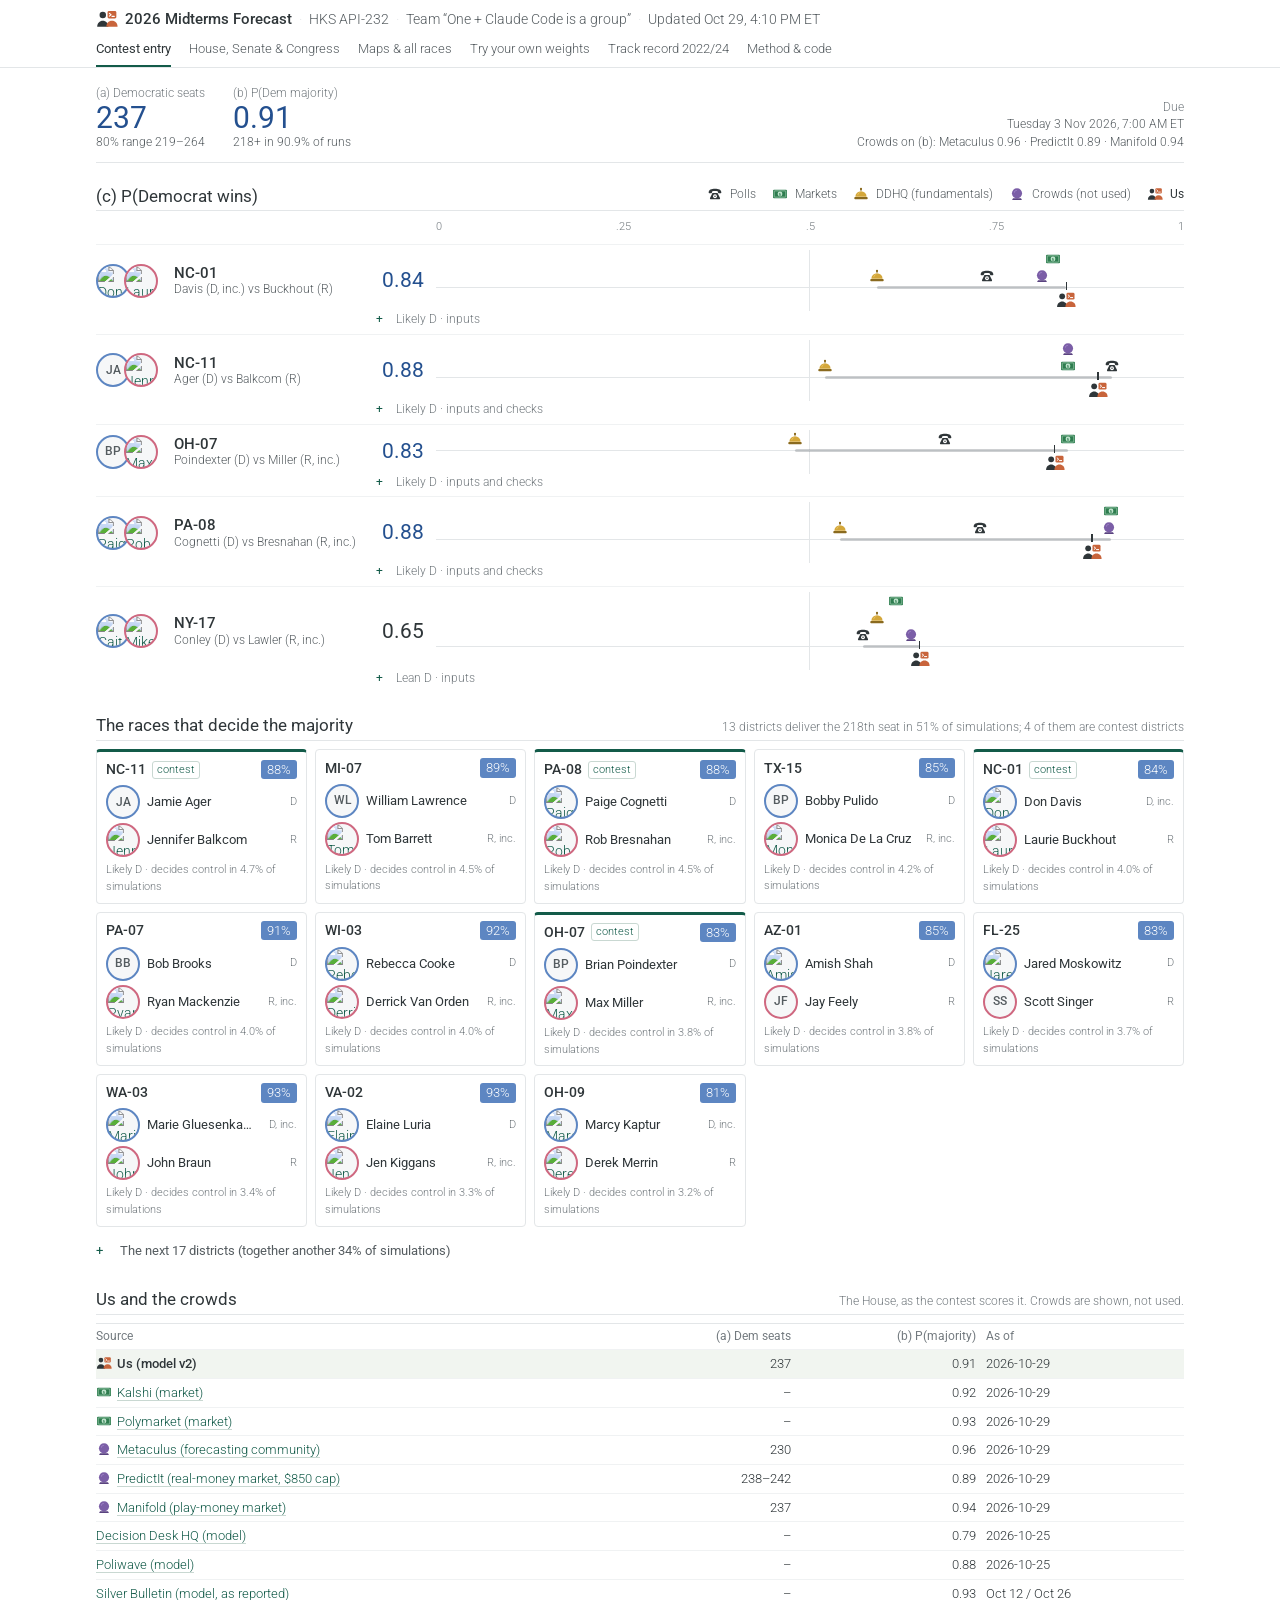
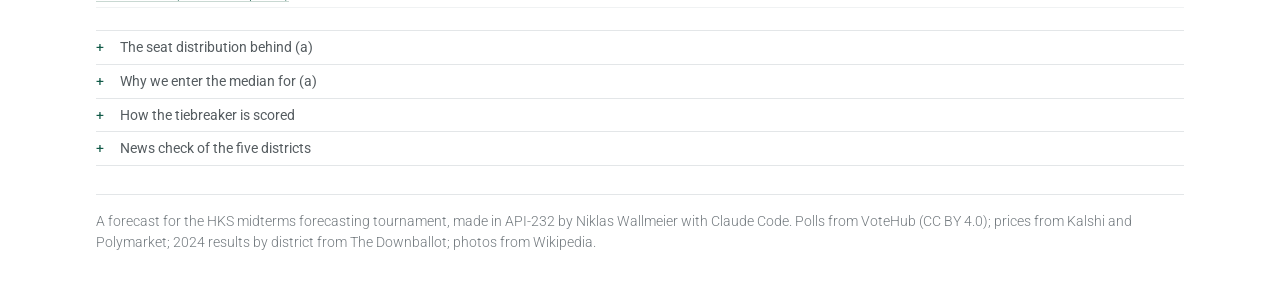
==== commit 22ab56c1: "News check, crowds, 2022/24 backtest; dashboard in tabs - News check of the five contest districts: " ====
--- a/app/index.html
+++ b/app/index.html
@@ -11,55 +11,109 @@
 <link rel="stylesheet" href="styles.css">
 </head>
 <body>
+<!-- Icons: polls ring a phone, markets pay in dollar bills, DDHQ rings the desk bell, and we are a group of two. -->
+<svg width="0" height="0" style="position:absolute" aria-hidden="true">
+  <symbol id="i-phone" viewBox="0 0 24 24">
+    <path fill="#2f3639" d="M2.5 9.2C2.5 5.6 6.6 4 12 4s9.5 1.6 9.5 5.2v.6a.9.9 0 0 1-.9.9h-3.1a.9.9 0 0 1-.9-.8l-.2-1.6c-1.4-.5-2.8-.7-4.4-.7s-3 .2-4.4.7l-.2 1.6a.9.9 0 0 1-.9.8H3.4a.9.9 0 0 1-.9-.9z"/>
+    <path fill="#2f3639" d="M8.2 10.5h7.6l3.7 7.6c.4.9-.2 1.9-1.2 1.9H5.7c-1 0-1.6-1-1.2-1.9z"/>
+    <circle cx="12" cy="15.4" r="2.9" fill="#fff"/><circle cx="12" cy="15.4" r="1.1" fill="#2f3639"/>
+  </symbol>
+  <symbol id="i-bill" viewBox="0 0 24 24">
+    <rect x="1.5" y="5.5" width="21" height="13" rx="1.6" fill="#2e7d4f"/>
+    <rect x="3.3" y="7.3" width="17.4" height="9.4" rx="0.8" fill="none" stroke="#bfe3cc" stroke-width="0.9"/>
+    <circle cx="12" cy="12" r="3.6" fill="#bfe3cc"/>
+    <text x="12" y="14.4" text-anchor="middle" font-family="Georgia, serif" font-size="7" font-weight="700" fill="#2e7d4f">$</text>
+  </symbol>
+  <symbol id="i-bell" viewBox="0 0 24 24">
+    <rect x="10.6" y="4.2" width="2.8" height="2.6" rx="0.6" fill="#8a6a1f"/>
+    <circle cx="12" cy="4.1" r="1.6" fill="#8a6a1f"/>
+    <path fill="#d4a73a" d="M3.6 16.2a8.4 8.4 0 0 1 16.8 0z"/>
+    <path fill="#f3d27a" d="M6.6 13.4a5.6 5.6 0 0 1 4-4.1c.4-.1.6.4.2.6a5 5 0 0 0-3.3 3.7c-.1.4-.9.3-.9-.2z"/>
+    <rect x="2" y="16.6" width="20" height="3.2" rx="1.2" fill="#8a6a1f"/>
+  </symbol>
+  <symbol id="i-team" viewBox="0 0 24 24">
+    <circle cx="7.4" cy="7.6" r="3.5" fill="#2f3639"/>
+    <path fill="#2f3639" d="M1.3 20.5c0-3.9 2.7-6.6 6.1-6.6s6.1 2.7 6.1 6.6z"/>
+    <rect x="12.6" y="3.4" width="9.6" height="8" rx="1.6" fill="#c8643b"/>
+    <path d="M14.6 5.9l1.8 1.5-1.8 1.5M17.4 9.1h2.6" fill="none" stroke="#fff" stroke-width="1.2" stroke-linecap="round" stroke-linejoin="round"/>
+    <path fill="#c8643b" d="M11.3 20.5c0-3.9 2.3-6.6 6.1-6.6s6.1 2.7 6.1 6.6z"/>
+  </symbol>
+  <symbol id="i-crowd" viewBox="0 0 24 24">
+    <circle cx="12" cy="11" r="7.6" fill="#7b5ea7"/>
+    <path fill="#a98fd1" d="M7.4 9.4a5 5 0 0 1 4.3-3.5c.5 0 .6.6.1.7a4.4 4.4 0 0 0-3.6 3.1c-.2.5-.9.3-.8-.3z"/>
+    <path fill="#5a4380" d="M6 18.4h12l1.4 2.6H4.6z"/>
+  </symbol>
+</svg>
+
 <header class="topbar">
   <div class="topbar-inner">
-    <span class="brand">2026 Midterms Forecast</span>
-    <nav class="topnav" aria-label="Sections">
-      <a href="#contest">Contest entry</a>
-      <a href="#chambers">Forecast</a>
-      <a href="#map">Map</a>
-      <a href="#races">Races</a>
-      <a href="#method">Method</a>
-      <a href="#sources">Sources</a>
+    <p class="headline">
+      <svg class="ico logo" aria-hidden="true"><use href="#i-team"/></svg>
+      <strong>2026 Midterms Forecast</strong><span class="sep">·</span><span>HKS API-232</span><span class="sep">·</span><span>Team “One + Claude Code is a group”</span><span class="sep">·</span><span id="updated"></span>
+    </p>
+    <nav class="tabs" role="tablist" aria-label="Sections">
+      <a role="tab" href="#contest" data-tab="contest">Contest entry</a>
+      <a role="tab" href="#congress" data-tab="congress">House, Senate &amp; Congress</a>
+      <a role="tab" href="#maps" data-tab="maps">Maps &amp; all races</a>
+      <a role="tab" href="#weights" data-tab="weights">Try your own weights</a>
+      <a role="tab" href="#record" data-tab="record">Track record 2022/24</a>
+      <a role="tab" href="#method" data-tab="method">Method &amp; code</a>
     </nav>
-    <div class="topbar-meta"><span>API-232 · HKS forecasting tournament</span><span id="updated"></span></div>
   </div>
 </header>
 
 <main class="page">
 
-  <p class="lede" id="lede"></p>
-
-  <section class="section" id="contest" aria-labelledby="contest-title">
-    <div class="section-head">
-      <h2 id="contest-title">Our contest entry</h2>
-      <span class="muted" id="contest-due"></span>
-    </div>
-    <p class="contest-intro">The HKS contest scores the House only: the number of Democratic seats, the chance of a Democratic majority, and the chance the Democrat wins five districts. These are the numbers our model gives today.</p>
-    <div class="contest-top">
-      <article class="contest-answer">
-        <span class="contest-q">(a) Democratic House seats</span>
-        <span class="contest-a" id="ans-seats">–</span>
-        <span class="contest-sub" id="ans-seats-sub"></span>
-      </article>
-      <article class="contest-answer">
-        <span class="contest-q">(b) Probability Democrats win a majority (218+)</span>
-        <span class="contest-a" id="ans-majority">–</span>
-        <span class="contest-sub" id="ans-majority-sub"></span>
-      </article>
-    </div>
-    <div class="contest-districts">
-      <div class="contest-q">(c) Probability the Democrat wins each district</div>
-      <div class="legend" aria-hidden="true">
-        <span class="legend-item"><span class="mark mark-polls"></span>Polls</span>
-        <span class="legend-item"><span class="mark mark-market"></span>Markets</span>
-        <span class="legend-item"><span class="mark mark-fund"></span>Fundamentals (DDHQ)</span>
-        <span class="legend-item"><span class="mark mark-model"></span>Our answer</span>
-      </div>
-      <div class="contest-axis" aria-hidden="true"><span></span><span></span><span class="gap-scale"><span>0</span><span>0.25</span><span>0.5</span><span>0.75</span><span>1</span></span></div>
+  <!-- ===================== Contest entry ===================== -->
+  <section class="panel" id="panel-contest" data-panel="contest" aria-label="Contest entry">
+    <div class="answers">
+      <div class="answer"><span class="q">(a) Democratic seats</span><span class="a" id="ans-seats">–</span><span class="sub" id="ans-seats-sub"></span></div>
+      <div class="answer"><span class="q">(b) P(Dem majority)</span><span class="a" id="ans-majority">–</span><span class="sub" id="ans-majority-sub"></span></div>
+      <div class="answer due"><span class="q">Due</span><span class="sub" id="contest-due"></span><span class="sub" id="contest-crowds"></span></div>
+    </div>
+
+    <div class="block">
+      <div class="block-head">
+        <h2>(c) P(Democrat wins)</h2>
+        <div class="legend" aria-hidden="true">
+          <span class="legend-item"><svg class="ico"><use href="#i-phone"/></svg>Polls</span>
+          <span class="legend-item"><svg class="ico"><use href="#i-bill"/></svg>Markets</span>
+          <span class="legend-item"><svg class="ico"><use href="#i-bell"/></svg>DDHQ (fundamentals)</span>
+          <span class="legend-item"><svg class="ico"><use href="#i-crowd"/></svg>Crowds (not used)</span>
+          <span class="legend-item us"><svg class="ico"><use href="#i-team"/></svg>Us</span>
+        </div>
+      </div>
+      <div class="c-axis" aria-hidden="true"><span></span><span></span><span class="scale"><span>0</span><span>.25</span><span>.5</span><span>.75</span><span>1</span></span></div>
       <div id="contest-rows"></div>
     </div>
+
+    <div class="block">
+      <div class="block-head">
+        <h2>The races that decide the majority</h2>
+        <span class="muted" id="deciders-note"></span>
+      </div>
+      <div class="deciders" id="deciders"></div>
+      <details class="more">
+        <summary id="deciders-more-label">The next districts</summary>
+        <div class="decider-list" id="deciders-more"></div>
+      </details>
+    </div>
+
+    <div class="block">
+      <div class="block-head"><h2>Us and the crowds</h2><span class="muted">The House, as the contest scores it. Crowds are shown, not used.</span></div>
+      <div class="table-wrap">
+        <table class="compare">
+          <thead><tr><th>Source</th><th class="num">(a) Dem seats</th><th class="num">(b) P(majority)</th><th>As of</th></tr></thead>
+          <tbody id="compare-body"></tbody>
+        </table>
+      </div>
+    </div>
+
     <div class="explainers">
+      <details>
+        <summary>The seat distribution behind (a)</summary>
+        <div class="explain"><svg class="chart" id="dist-house" role="img" aria-label="House seat distribution"></svg></div>
+      </details>
       <details>
         <summary>Why we enter the median for (a)</summary>
         <div class="explain" id="explain-median"></div>
@@ -71,15 +125,174 @@
           <p>The Brier score rewards honest probabilities. Pushing a number toward 0 or 1 only pays off if the race really is that certain, so we enter the model's probabilities as they are.</p>
         </div>
       </details>
-    </div>
-  </section>
-
-  <section class="section" id="whatif" aria-labelledby="whatif-title" hidden>
-    <div class="section-head">
-      <h2 id="whatif-title">Try your own weights</h2>
-      <span class="muted">Re-runs the House model in your browser, 10,000 simulations</span>
-    </div>
-    <div class="whatif-grid">
+      <details>
+        <summary>News check of the five districts</summary>
+        <div class="explain" id="news-check"></div>
+      </details>
+    </div>
+  </section>
+
+  <!-- ===================== House, Senate & Congress ===================== -->
+  <section class="panel" id="panel-congress" data-panel="congress" aria-label="House, Senate and Congress" hidden>
+    <div class="grid-2">
+      <article class="card chamber" id="card-house">
+        <div class="chamber-head"><h3>House</h3><span class="muted">435 seats · 218 for a majority</span></div>
+        <div class="odds">
+          <div class="odds-side"><span class="odds-party">Democrats</span><span class="odds-value" data-field="p-d">–</span></div>
+          <div class="odds-side right"><span class="odds-party">Republicans</span><span class="odds-value" data-field="p-r">–</span></div>
+        </div>
+        <div class="split-bar" aria-hidden="true"><span class="d" style="width:0"></span><span class="r" style="width:0"></span></div>
+        <div class="facts">
+          <div><div class="fact-label">Median Dem seats</div><div class="fact-value" data-field="median">–</div></div>
+          <div><div class="fact-label">80% interval</div><div class="fact-value" data-field="ci80">–</div></div>
+          <div><div class="fact-label">95% interval</div><div class="fact-value" data-field="ci95">–</div></div>
+        </div>
+      </article>
+      <article class="card chamber" id="card-senate">
+        <div class="chamber-head"><h3>Senate</h3><span class="muted">35 seats up · Democrats need 51, Republicans 50</span></div>
+        <div class="odds">
+          <div class="odds-side"><span class="odds-party">Democrats</span><span class="odds-value" data-field="p-d">–</span></div>
+          <div class="odds-side right"><span class="odds-party">Republicans</span><span class="odds-value" data-field="p-r">–</span></div>
+        </div>
+        <div class="split-bar" aria-hidden="true"><span class="d" style="width:0"></span><span class="r" style="width:0"></span></div>
+        <div class="facts">
+          <div><div class="fact-label">Median Dem seats</div><div class="fact-value" data-field="median">–</div></div>
+          <div><div class="fact-label">80% interval</div><div class="fact-value" data-field="ci80">–</div></div>
+          <div><div class="fact-label">95% interval</div><div class="fact-value" data-field="ci95">–</div></div>
+        </div>
+      </article>
+    </div>
+    <article class="card">
+      <h3>Control of Congress</h3>
+      <div class="joint-bar" id="joint-bar" aria-hidden="true"></div>
+      <div class="legend" id="joint-legend"></div>
+    </article>
+    <div class="explainers">
+      <details>
+        <summary>Why 20,000 simulations, and how stable are these numbers?</summary>
+        <div class="explain" id="explain-sims"></div>
+      </details>
+      <details>
+        <summary>What do the intervals mean?</summary>
+        <div class="explain">
+          <p>Each simulation ends with a seat count. The 80% interval holds the middle 80% of those counts: in 8 of 10 simulated elections, Democrats end up inside it. The 95% interval holds the middle 95%. The median is the count in the middle, with half the simulations above and half below.</p>
+          <p>The Senate counts include the 34 Democratic and independent seats that are not on the ballot this year. Democrats need 51 seats because Vice President Vance breaks a 50–50 tie for Republicans.</p>
+        </div>
+      </details>
+    </div>
+
+    <div class="block">
+      <div class="block-head"><h2>Which races decide control</h2><span class="muted">How often each race is the tipping point, from most Democratic to most Republican</span></div>
+      <div class="grid-2">
+        <article class="card"><h3>Senate</h3><p class="tip-summary" id="tip-sum-senate"></p><svg class="chart" id="tip-senate" role="img" aria-label="Senate tipping-point distribution"></svg></article>
+        <article class="card"><h3>House</h3><p class="tip-summary" id="tip-sum-house"></p><svg class="chart" id="tip-house" role="img" aria-label="House tipping-point distribution"></svg></article>
+      </div>
+      <details class="more">
+        <summary>What is a tipping-point race?</summary>
+        <div class="explain" id="explain-tipping"></div>
+      </details>
+    </div>
+
+    <div class="block">
+      <div class="block-head"><h2>How many Senate seats</h2><span class="muted" id="sims-note"></span></div>
+      <article class="card"><svg class="chart" id="dist-senate" role="img" aria-label="Senate seat distribution"></svg></article>
+    </div>
+
+    <div class="block">
+      <div class="block-head"><h2>Where polls and markets disagree</h2><span class="muted">Poll average and market price 8 points or more apart</span></div>
+      <div class="legend" aria-hidden="true">
+        <span class="legend-item"><svg class="ico"><use href="#i-phone"/></svg>Polls</span>
+        <span class="legend-item"><svg class="ico"><use href="#i-bill"/></svg>Markets</span>
+        <span class="legend-item"><svg class="ico"><use href="#i-team"/></svg>Us</span>
+        <span class="legend-item muted">Chance the non-Republican side wins</span>
+      </div>
+      <div class="card gap-card">
+        <div class="gap-axis" aria-hidden="true"><span></span><span class="gap-scale"><span>0%</span><span>25%</span><span>50%</span><span>75%</span><span>100%</span></span><span></span></div>
+        <div id="gap-rows" class="gap-rows"></div>
+        <button type="button" class="link-button" id="gap-more" hidden></button>
+      </div>
+    </div>
+
+    <div class="block">
+      <div class="block-head"><h2>National environment</h2><span class="muted">The national House margin the fundamentals start from</span></div>
+      <div class="grid-2">
+        <article class="card" id="nat-env"></article>
+        <article class="card" id="nat-signals"></article>
+      </div>
+    </div>
+
+    <div class="block">
+      <div class="block-head"><h2>If the polls miss</h2><span class="muted">Simulations grouped by the shared national error</span></div>
+      <div class="table-wrap">
+        <table>
+          <thead><tr><th>Scenario</th><th class="num">Chance</th><th class="num">Dem House</th><th class="num">Dem Senate</th><th class="num">Median House D</th><th class="num">Median Senate D</th></tr></thead>
+          <tbody id="scenario-body"></tbody>
+        </table>
+      </div>
+    </div>
+
+    <div class="block">
+      <div class="block-head"><h2>Other forecasts</h2><span class="muted">For comparison only; none is an input</span></div>
+      <div class="table-wrap">
+        <table>
+          <thead><tr><th>Source</th><th class="num">Dem House</th><th class="num">Dem Senate</th><th>As of</th></tr></thead>
+          <tbody id="bench-body"></tbody>
+        </table>
+      </div>
+    </div>
+  </section>
+
+  <!-- ===================== Maps & all races ===================== -->
+  <section class="panel" id="panel-maps" data-panel="maps" aria-label="Maps and all races" hidden>
+    <div class="legend" id="map-legend"></div>
+    <div class="watch">
+      <div class="watch-block"><h3 id="watch-title-senate">Senate</h3><div class="watch-groups" id="watch-senate"></div></div>
+      <div class="watch-block"><h3 id="watch-title-house">House</h3><div class="watch-groups" id="watch-house"></div></div>
+    </div>
+    <details class="more">
+      <summary>What do safe, likely, lean and toss-up mean?</summary>
+      <div class="explain">
+        <p>The labels translate our chance of winning into words, the same for both parties:</p>
+        <div class="bands">
+          <span><strong>Toss-up</strong> · 45% to 55%</span>
+          <span><strong>Lean</strong> · 55% to 65%</span>
+          <span><strong>Likely</strong> · 65% to 95%</span>
+          <span><strong>Safe</strong> · 95% or more</span>
+        </div>
+        <p>These bands are narrower than most forecasters use. Split Ticket, for example, calls a race a toss-up until one side reaches 60%, lean up to 80% and likely up to 95%. Even so, the favourite in a Lean race still loses 35% to 45% of the time.</p>
+      </div>
+    </details>
+    <div class="map-stack">
+      <article class="card"><h3>Senate: 35 races</h3><div class="map-wrap"><svg class="chart map-senate" id="map-senate" role="img" aria-label="Senate tile map"></svg></div></article>
+      <article class="card"><h3>House: 435 districts, one square each</h3><div class="map-wrap"><svg class="chart map-house" id="map-house" role="img" aria-label="House tile map, one square per district"></svg></div></article>
+    </div>
+
+    <div class="block" id="races">
+      <div class="block-head"><h2 id="race-title">Every race</h2><span class="muted" id="race-count"></span></div>
+      <div class="filters">
+        <label for="f-chamber">Chamber
+          <select id="f-chamber"><option value="all">Both</option><option value="senate">Senate</option><option value="house">House</option></select>
+        </label>
+        <label for="f-search">Search <input type="search" id="f-search" placeholder="State or district, e.g. PA or TX-28"></label>
+        <label for="f-sort">Sort
+          <select id="f-sort"><option value="close">Closest first</option><option value="state">By state</option><option value="gap">Biggest poll–market gap</option></select>
+        </label>
+        <label for="f-close"><input type="checkbox" id="f-close"> Hide safe races</label>
+        <button type="button" class="link-button" id="f-clear" hidden>Clear state filter</button>
+      </div>
+      <div class="table-wrap race-table-wrap">
+        <table>
+          <thead><tr><th>Race</th><th>Held by</th><th class="num">Chance Dem wins</th><th class="num">Polls</th><th class="num">Markets</th><th class="num">Fundamentals</th><th class="num">Dem margin, 80% range</th><th>Rating</th></tr></thead>
+          <tbody id="race-body"></tbody>
+        </table>
+      </div>
+    </div>
+  </section>
+
+  <!-- ===================== Try your own weights ===================== -->
+  <section class="panel" id="panel-weights" data-panel="weights" aria-label="Try your own weights" hidden>
+    <p class="muted small">Re-runs the House model in your browser with 10,000 simulations. Move a slider and the contest answers update.</p>
+    <div class="whatif-grid" id="whatif">
       <div class="card whatif-controls">
         <fieldset>
           <legend>House fundamentals</legend>
@@ -88,9 +301,9 @@
         </fieldset>
         <fieldset>
           <legend>How much each source counts</legend>
-          <label class="slider" for="wi-polls"><span>Polls</span><input type="range" id="wi-polls" min="0" max="3" step="0.25" value="1"><output id="wi-polls-out">×1</output></label>
-          <label class="slider" for="wi-market"><span>Markets</span><input type="range" id="wi-market" min="0" max="3" step="0.25" value="1"><output id="wi-market-out">×1</output></label>
-          <label class="slider" for="wi-fund"><span>Fundamentals</span><input type="range" id="wi-fund" min="0" max="3" step="0.25" value="1"><output id="wi-fund-out">×1</output></label>
+          <label class="slider" for="wi-polls"><span><svg class="ico"><use href="#i-phone"/></svg>Polls</span><input type="range" id="wi-polls" min="0" max="3" step="0.25" value="1"><output id="wi-polls-out">×1</output></label>
+          <label class="slider" for="wi-market"><span><svg class="ico"><use href="#i-bill"/></svg>Markets</span><input type="range" id="wi-market" min="0" max="3" step="0.25" value="1"><output id="wi-market-out">×1</output></label>
+          <label class="slider" for="wi-fund"><span><svg class="ico"><use href="#i-bell"/></svg>Fundamentals</span><input type="range" id="wi-fund" min="0" max="3" step="0.25" value="1"><output id="wi-fund-out">×1</output></label>
           <p class="muted small">×1 is our model: each source counts by how much it knows about a race. ×2 makes a source count double, ×0 leaves it out (a race with nothing left falls back to fundamentals).</p>
         </fieldset>
         <button type="button" class="button" id="wi-reset">Reset to our final model</button>
@@ -102,294 +315,94 @@
         </table>
         <p class="muted small" id="wi-weights"></p>
         <p class="small" id="wi-status" role="status"></p>
-        <p class="muted small">Browser runs use 10,000 simulations; the official entry above uses 20,000, so the two can differ by a seat or a point of probability.</p>
-      </div>
-    </div>
-  </section>
-
-  <section class="section" id="bridge" aria-labelledby="bridge-title" hidden>
-    <div class="section-head">
-      <h2 id="bridge-title">From the course model to ours</h2>
-      <span class="muted">One change per step, same random draws throughout</span>
-    </div>
-    <p class="contest-intro" id="bridge-intro"></p>
-    <div class="table-wrap">
-      <table>
-        <thead id="bridge-head"></thead>
-        <tbody id="bridge-body"></tbody>
-      </table>
-    </div>
-  </section>
-
-  <section class="section" id="assumptions" aria-labelledby="assump-title">
-    <div class="section-head">
-      <h2 id="assump-title">Our assumptions</h2>
-      <span class="muted">Every number the model needs that the data does not give us: its value, where it enters, how we got it</span>
-    </div>
-    <div class="table-wrap">
-      <table class="assumptions">
-        <thead><tr><th>Assumption</th><th>Value</th><th>Where it enters the model</th><th>How we derived it</th></tr></thead>
-        <tbody id="assump-body"></tbody>
-      </table>
-    </div>
-  </section>
-
-  <section class="section" aria-labelledby="model-title">
-    <div class="section-head">
-      <h2 id="model-title">How this forecast is made</h2>
-      <a href="#method">Full method and sources</a>
-    </div>
-    <ol class="flow">
-      <li class="flow-step">
-        <h3>Three kinds of evidence for every race</h3>
-        <p data-m="flow-inputs"></p>
-      </li>
-      <li class="flow-step">
-        <h3>Weighted by what each source knows</h3>
-        <p data-m="flow-weights"></p>
-      </li>
-      <li class="flow-step">
-        <h3>20,000 simulated elections</h3>
-        <p data-m="flow-sims"></p>
-      </li>
-      <li class="flow-step">
-        <h3>Chances, seat ranges, deciding races</h3>
-        <p>The chance of control is the share of simulations a party wins. The seat ranges and the races that decide control come from the same simulations.</p>
-      </li>
-    </ol>
-  </section>
-
-  <section class="section" id="chambers" aria-labelledby="control-title">
-    <div class="section-head">
-      <h2 id="control-title">Who wins each chamber</h2>
-      <span class="muted" id="sims-note"></span>
-    </div>
-    <div class="grid-2">
-      <article class="card chamber" id="card-house">
-        <div class="chamber-head"><h3>House</h3><span class="muted">435 seats · 218 for a majority</span></div>
-        <div class="odds">
-          <div class="odds-side"><span class="odds-party">Democrats</span><span class="odds-value" data-field="p-d">–</span></div>
-          <div class="odds-side right"><span class="odds-party">Republicans</span><span class="odds-value" data-field="p-r">–</span></div>
-        </div>
-        <div class="split-bar" aria-hidden="true"><span class="d" style="width:0"></span><span class="r" style="width:0"></span></div>
-        <div class="facts">
-          <div><div class="fact-label">Median Dem seats</div><div class="fact-value" data-field="median">–</div></div>
-          <div><div class="fact-label">80% interval</div><div class="fact-value" data-field="ci80">–</div></div>
-          <div><div class="fact-label">95% interval</div><div class="fact-value" data-field="ci95">–</div></div>
-        </div>
-      </article>
-      <article class="card chamber" id="card-senate">
-        <div class="chamber-head"><h3>Senate</h3><span class="muted">35 seats up · Democrats need 51, Republicans 50</span></div>
-        <div class="odds">
-          <div class="odds-side"><span class="odds-party">Democrats</span><span class="odds-value" data-field="p-d">–</span></div>
-          <div class="odds-side right"><span class="odds-party">Republicans</span><span class="odds-value" data-field="p-r">–</span></div>
-        </div>
-        <div class="split-bar" aria-hidden="true"><span class="d" style="width:0"></span><span class="r" style="width:0"></span></div>
-        <div class="facts">
-          <div><div class="fact-label">Median Dem seats</div><div class="fact-value" data-field="median">–</div></div>
-          <div><div class="fact-label">80% interval</div><div class="fact-value" data-field="ci80">–</div></div>
-          <div><div class="fact-label">95% interval</div><div class="fact-value" data-field="ci95">–</div></div>
-        </div>
-      </article>
-    </div>
-    <div class="explainers">
-      <details>
-        <summary>Why 20,000 simulations, and how stable are these numbers?</summary>
-        <div class="explain" id="explain-sims"></div>
-      </details>
-      <details>
-        <summary>What do the intervals mean?</summary>
-        <div class="explain">
-          <p>Each simulation ends with a seat count. The 80% interval holds the middle 80% of those counts: in 8 of 10 simulated elections, Democrats end up inside it. The 95% interval holds the middle 95%. The median is the count in the middle, with half the simulations above and half below.</p>
-          <p>The Senate counts include the 34 Democratic and independent seats that are not on the ballot this year. Democrats need 51 seats because Vice President Vance breaks a 50–50 tie for Republicans.</p>
-        </div>
-      </details>
-    </div>
-    <article class="card section">
-      <h3>Control of Congress</h3>
-      <div class="joint-bar" id="joint-bar" aria-hidden="true"></div>
-      <div class="legend" id="joint-legend"></div>
-    </article>
-  </section>
-
-  <section class="section" aria-labelledby="tip-title">
-    <div class="section-head">
-      <h2 id="tip-title">Which races decide control</h2>
-      <span class="muted">How often each race is the tipping point, races ordered from most Democratic to most Republican</span>
-    </div>
-    <div class="grid-2">
-      <article class="card section"><h3>Senate</h3><p class="tip-summary" id="tip-sum-senate"></p><svg class="chart" id="tip-senate" role="img" aria-label="Senate tipping-point distribution"></svg></article>
-      <article class="card section"><h3>House</h3><p class="tip-summary" id="tip-sum-house"></p><svg class="chart" id="tip-house" role="img" aria-label="House tipping-point distribution"></svg></article>
-    </div>
-    <div class="explainers">
-      <details>
-        <summary>What is a tipping-point race?</summary>
-        <div class="explain" id="explain-tipping"></div>
-      </details>
-    </div>
-  </section>
-
-  <section class="section" aria-labelledby="dist-title">
-    <div class="section-head">
-      <h2 id="dist-title">How many seats</h2>
-      <span class="muted">Share of simulations ending with each number of Democratic seats</span>
-    </div>
-    <div class="grid-2">
-      <article class="card"><h3>House: Democratic seats</h3><svg class="chart" id="dist-house" role="img" aria-label="House seat distribution"></svg></article>
-      <article class="card"><h3>Senate: Democratic seats after the election</h3><svg class="chart" id="dist-senate" role="img" aria-label="Senate seat distribution"></svg></article>
-    </div>
-  </section>
-
-  <section class="section" id="map" aria-labelledby="map-title">
-    <div class="section-head">
-      <h2 id="map-title">Races to watch and seat map</h2>
-      <span class="muted">Select a race or a state to list it below</span>
-    </div>
-    <div class="legend" id="map-legend"></div>
-    <div class="watch">
-      <div class="watch-block"><h3 id="watch-title-senate">Senate</h3><div class="watch-groups" id="watch-senate"></div></div>
-      <div class="watch-block"><h3 id="watch-title-house">House</h3><div class="watch-groups" id="watch-house"></div></div>
-    </div>
-    <div class="explainers">
-      <details>
-        <summary>What do safe, likely, lean and toss-up mean?</summary>
-        <div class="explain">
-          <p>The labels translate our chance of winning into words. They are the same for both parties:</p>
-          <div class="bands">
-            <span><strong>Toss-up</strong> · 45% to 55%</span>
-            <span><strong>Lean</strong> · 55% to 65%</span>
-            <span><strong>Likely</strong> · 65% to 95%</span>
-            <span><strong>Safe</strong> · 95% or more</span>
-          </div>
-          <p>These bands are narrower than most forecasters use. Split Ticket, for example, calls a race a toss-up until one side reaches 60%, lean up to 80% and likely up to 95%. Narrower bands give more races a direction. Even so, the favourite in a Lean race still loses 35% to 45% of the time.</p>
-          <p>The bands are fixed cutoffs on the chance of winning. They have nothing to do with how uncertain the polls are; that uncertainty only decides which band a race lands in.</p>
-        </div>
-      </details>
-    </div>
-    <div class="map-stack">
-      <article class="card section"><h3>Senate: 35 races</h3><div class="map-wrap"><svg class="chart map-senate" id="map-senate" role="img" aria-label="Senate tile map"></svg></div></article>
-      <article class="card section"><h3>House: 435 districts, one square each</h3><div class="map-wrap"><svg class="chart map-house" id="map-house" role="img" aria-label="House tile map, one square per district"></svg></div></article>
-    </div>
-  </section>
-
-  <section class="section" aria-labelledby="gap-title">
-    <div class="section-head">
-      <h2 id="gap-title">Where polls and markets disagree</h2>
-      <span class="muted">Races where the poll average and the market price differ by 8 points or more</span>
-    </div>
-    <div class="legend" aria-hidden="true">
-      <span class="legend-item"><span class="mark mark-polls"></span>Polls</span>
-      <span class="legend-item"><span class="mark mark-market"></span>Markets</span>
-      <span class="legend-item"><span class="mark mark-model"></span>Our forecast</span>
-      <span class="legend-item muted">Scale: chance the non-Republican side wins</span>
-    </div>
-    <div class="card gap-card">
-      <div class="gap-axis" aria-hidden="true"><span></span><span class="gap-scale"><span>0%</span><span>25%</span><span>50%</span><span>75%</span><span>100%</span></span><span></span></div>
-      <div id="gap-rows" class="gap-rows"></div>
-      <button type="button" class="link-button" id="gap-more" hidden></button>
-    </div>
-  </section>
-
-  <section class="section" aria-labelledby="nat-title">
-    <div class="section-head">
-      <h2 id="nat-title">National environment</h2>
-      <span class="muted">The national House margin the fundamentals start from, and the signals beside it</span>
-    </div>
-    <div class="grid-2">
-      <article class="card section" id="nat-env"></article>
-      <article class="card section" id="nat-signals"></article>
-    </div>
-  </section>
-
-  <section class="section" aria-labelledby="scen-title">
-    <div class="section-head">
-      <h2 id="scen-title">If the polls miss</h2>
-      <span class="muted">Results grouped by the size and direction of the shared national error</span>
-    </div>
-    <div class="table-wrap">
-      <table>
-        <thead><tr><th>Scenario</th><th class="num">Chance</th><th class="num">Dem House</th><th class="num">Dem Senate</th><th class="num">Median House D</th><th class="num">Median Senate D</th></tr></thead>
-        <tbody id="scenario-body"></tbody>
-      </table>
-    </div>
-  </section>
-
-  <section class="section" id="races" aria-labelledby="race-title">
-    <div class="section-head">
-      <h2 id="race-title">Every race</h2>
-      <span class="muted" id="race-count"></span>
-    </div>
-    <div class="filters">
-      <label for="f-chamber">Chamber
-        <select id="f-chamber"><option value="all">Both</option><option value="senate">Senate</option><option value="house">House</option></select>
-      </label>
-      <label for="f-search">Search <input type="search" id="f-search" placeholder="State or district, e.g. PA or TX-28"></label>
-      <label for="f-sort">Sort
-        <select id="f-sort"><option value="close">Closest first</option><option value="state">By state</option><option value="gap">Biggest poll–market gap</option></select>
-      </label>
-      <label for="f-close"><input type="checkbox" id="f-close"> Hide safe races</label>
-      <button type="button" class="link-button" id="f-clear" hidden>Clear state filter</button>
-    </div>
-    <div class="table-wrap race-table-wrap">
-      <table>
-        <thead><tr><th>Race</th><th>Held by</th><th class="num">Chance Dem wins</th><th class="num">Polls</th><th class="num">Markets</th><th class="num">Fundamentals</th><th class="num">Dem margin, 80% range</th><th>Rating</th></tr></thead>
-        <tbody id="race-body"></tbody>
-      </table>
-    </div>
-  </section>
-
-  <section class="section" aria-labelledby="bench-title">
-    <div class="section-head">
-      <h2 id="bench-title">Other forecasts</h2>
-      <span class="muted">For comparison only. Other models are not inputs to this forecast.</span>
-    </div>
-    <div class="table-wrap">
-      <table>
-        <thead><tr><th>Source</th><th class="num">Dem House</th><th class="num">Dem Senate</th><th>As of</th></tr></thead>
-        <tbody id="bench-body"></tbody>
-      </table>
-    </div>
-  </section>
-
-  <section class="section" id="method" aria-labelledby="method-title">
-    <div class="section-head">
-      <h2 id="method-title">How the forecast works</h2>
-      <span class="muted" id="method-version"></span>
-    </div>
-    <div class="method">
-      <p class="lede">We forecast each of the 470 races on the ballot, 435 House seats and 35 Senate seats, and then play the election out 20,000 times. Each race draws on three kinds of evidence: polls, prediction markets and fundamentals. No kind of evidence is favoured in advance. Each counts according to how much it knows about that particular race. Polling misses and national swings hit many races at once, so the simulation moves races together instead of treating them as independent coin flips.</p>
-
-      <ol class="steps">
-        <li><strong>Polls.</strong> <span data-m="polls"></span> Newer polls, larger samples and likely-voter samples count more. Polls paid for by a party or campaign count half. A pollster's older polls in the same race count less. Polls of hypothetical matchups with candidates who lost their primary are dropped.</li>
-        <li><strong>Prediction markets.</strong> <span data-m="markets"></span> Prices from both venues are averaged by trading volume. A market counts like a poll average: $20,000 traded is worth one poll, $1 million or more is worth ten, and never more than ten.</li>
-        <li><strong>Fundamentals.</strong> For the House we use Decision Desk HQ's district probabilities of 22 October, the course's starting point. Our own version, the 2024 presidential result on this year's lines plus a uniform national swing, missed badly in places (see the bridge). For the Senate: the 2024 presidential result in the state compared with the nation, plus the national environment of <span data-m="env"></span> (polling average and Kalshi's market on the national House vote), plus 3 points for an incumbent.</li>
-        <li><strong>Combining.</strong> Each input becomes an expected margin with its own uncertainty. The three are averaged with weights inversely proportional to their variance. A race with many fresh polls leans on polls; a district with a liquid market but no polls leans on the market. Because the inputs overlap (markets read polls, for example), no race is treated as more certain than ±4 points. Hover over any race to see its weights.</li>
-        <li><strong>Simulation.</strong> In each of 20,000 simulated elections, every race moves with a shared national error of ±3.6 points (the generic ballot's average miss in past midterms), drawn with fat tails so that large misses stay possible. Each race also gets regional, state and race-specific errors. We then count seats. A win by an independent, such as Nebraska's Dan Osborn, is not counted as a Democratic seat.</li>
-        <li><strong>What we leave out.</strong> Apart from DDHQ as the House fundamentals, other forecasters' models and expert ratings (Cook, Sabato, Inside Elections) are not inputs. We read them to learn and show them under "Other forecasts". DDHQ itself already contains some market information, so markets count slightly more than the weights show.</li>
+        <p class="muted small">Browser runs use 10,000 simulations; the official entry uses 20,000, so the two can differ by a seat or a point of probability.</p>
+      </div>
+    </div>
+  </section>
+
+  <!-- ===================== Track record ===================== -->
+  <section class="panel" id="panel-record" data-panel="record" aria-label="Track record 2022 and 2024" hidden>
+    <p class="intro" id="record-intro"></p>
+    <div class="grid-2" id="record-years"></div>
+    <details class="more">
+      <summary>How the backtest works, and what it leaves out</summary>
+      <div class="explain" id="record-method"></div>
+    </details>
+  </section>
+
+  <!-- ===================== Method & code ===================== -->
+  <section class="panel" id="panel-method" data-panel="method" aria-label="Method and code" hidden>
+    <div class="code-box card">
+      <div>
+        <h3>The code</h3>
+        <p class="muted small">Python pipeline (data, model, checks) and this page. Run <code>pip install -r requirements.txt</code>, then <code>python run_all.py</code>.</p>
+      </div>
+      <div class="code-links">
+        <a class="button" href="https://github.com/nikwall/midterms-2026-forecast/archive/refs/heads/main.zip" download>Download the code (.zip)</a>
+        <a href="https://github.com/nikwall/midterms-2026-forecast/blob/main/pipeline/model.py" target="_blank" rel="noopener">The model: pipeline/model.py</a>
+        <a href="https://github.com/nikwall/midterms-2026-forecast" target="_blank" rel="noopener">Repository on GitHub</a>
+      </div>
+    </div>
+
+    <div class="block">
+      <div class="block-head"><h2>How this forecast is made</h2><span class="muted" id="method-version"></span></div>
+      <ol class="flow">
+        <li class="flow-step"><h3>Three kinds of evidence</h3><p data-m="flow-inputs"></p></li>
+        <li class="flow-step"><h3>Weighted by what each knows</h3><p data-m="flow-weights"></p></li>
+        <li class="flow-step"><h3>20,000 simulated elections</h3><p data-m="flow-sims"></p></li>
+        <li class="flow-step"><h3>Chances and seat ranges</h3><p>The chance of control is the share of simulations a party wins. Seat ranges and the races that decide control come from the same simulations.</p></li>
       </ol>
-
-      <div class="section">
-        <h3>Process</h3>
+    </div>
+
+    <details class="more" id="assumptions">
+      <summary>Our assumptions: every number the model needs that the data does not give us</summary>
+      <div class="table-wrap">
+        <table class="assumptions">
+          <thead><tr><th>Assumption</th><th>Value</th><th>Where it enters the model</th><th>How we derived it</th></tr></thead>
+          <tbody id="assump-body"></tbody>
+        </table>
+      </div>
+    </details>
+
+    <details class="more" id="bridge" hidden>
+      <summary>From the course model to ours, one change per step</summary>
+      <p class="small" id="bridge-intro"></p>
+      <div class="table-wrap">
+        <table>
+          <thead id="bridge-head"></thead>
+          <tbody id="bridge-body"></tbody>
+        </table>
+      </div>
+    </details>
+
+    <details class="more">
+      <summary>The method step by step</summary>
+      <div class="method">
+        <ol class="steps">
+          <li><strong>Polls.</strong> <span data-m="polls"></span> Newer polls, larger samples and likely-voter samples count more. Polls paid for by a party or campaign count half. A pollster's older polls in the same race count less. Polls of hypothetical matchups are dropped. Polls VoteHub lacks are added by hand after the news check.</li>
+          <li><strong>Prediction markets.</strong> <span data-m="markets"></span> Prices from both venues are averaged by trading volume. A market counts like a poll average: $20,000 traded is worth one poll, $1 million or more is worth ten.</li>
+          <li><strong>Fundamentals.</strong> For the House we use Decision Desk HQ's district probabilities of 22 October, the course's starting point. For the Senate: the 2024 presidential result in the state compared with the nation, plus the national environment of <span data-m="env"></span>, plus 3 points for an incumbent.</li>
+          <li><strong>Combining.</strong> Each input becomes an expected margin with its own uncertainty, averaged with weights inversely proportional to their variance. No race is treated as more certain than ±4 points, because the inputs overlap.</li>
+          <li><strong>Simulation.</strong> In each of 20,000 simulated elections every race moves with a shared national error of ±3.6 points (fat-tailed), plus regional, state and race-specific errors. Wins by independents (Nebraska's Osborn, Alaska's Hill) are not counted as Democratic seats.</li>
+          <li><strong>What we leave out.</strong> Other forecasters' models, expert ratings and crowd forecasts (Metaculus, Manifold, PredictIt) are not inputs. We show them for comparison.</li>
+        </ol>
         <ul class="timeline">
-          <li><span class="when">26 Oct</span><span>The tournament opened. We researched data sources, the 2025–26 redistricting, and what is known about midterm polling errors.</span></li>
-          <li><span class="when">26 Oct</span><span>Ground rules set: no source type favoured in advance; neighbour and expectation polls kept as a national signal; large poll–market gaps reviewed by hand; other models used only for comparison.</span></li>
-          <li><span class="when">26 Oct</span><span>Data pipeline built (markets, polls, gap report, fundamentals) and the first model run. Two corrections along the way: markets were initially weighted above polls, and the national error was too small.</span></li>
-          <li><span class="when">27 Oct</span><span>Page redesigned; robustness check with four extra simulation runs; explanations added.</span></li>
-          <li><span class="when">27 Oct</span><span>Contest rules and assignment arrived. Missing markets found (NC-11 and ten others). Bridge built from the course's Part 3 model to ours. Backtest on the midterms 1998–2022 and the 2024 Senate markets.</span></li>
-          <li><span class="when">27 Oct</span><span>Final model v2 chosen: error sizes from the backtest, DDHQ's probabilities as the House fundamentals, all three sources weighted by information.</span></li>
+          <li><span class="when">26 Oct</span><span>Research, ground rules, data pipeline and first model run.</span></li>
+          <li><span class="when">27 Oct</span><span>Contest rules arrived; backtest on the midterms 1998–2022; final model v2 with DDHQ as the House fundamentals.</span></li>
+          <li><span class="when">29 Oct</span><span>News check of the five districts (polls VoteHub lacked); crowds added for comparison; House backtest for 2022 and 2024; page reorganised into tabs.</span></li>
         </ul>
-        <p class="muted">Every step and choice is logged with its reasoning in the project's process document (PROCESS.md).</p>
-      </div>
-    </div>
-  </section>
-
-  <section class="section" id="sources" aria-labelledby="src-title">
-    <div class="section-head"><h2 id="src-title">Sources</h2><span class="muted">With links</span></div>
-    <div class="source-groups" id="source-groups"></div>
+        <p class="muted">Every step and choice is logged with its reasoning in PROCESS.md in the repository.</p>
+      </div>
+    </details>
+
+    <div class="block" id="sources">
+      <div class="block-head"><h2>Sources</h2></div>
+      <div class="source-groups" id="source-groups"></div>
+    </div>
   </section>
 
   <footer>
-    <p>A forecast for the HKS midterms forecasting tournament, made in API-232. Polls from VoteHub (CC BY 4.0); prices from Kalshi and Polymarket; 2024 results by district from The Downballot.</p>
+    <p>A forecast for the HKS midterms forecasting tournament, made in API-232 by Niklas Wallmeier with Claude Code. Polls from VoteHub (CC BY 4.0); prices from Kalshi and Polymarket; 2024 results by district from The Downballot; photos from Wikipedia.</p>
   </footer>
 </main>
 <div class="tooltip" id="tooltip" role="status" hidden></div>
--- a/app/styles.css
+++ b/app/styles.css
@@ -42,22 +42,34 @@
 .muted { color: var(--muted); }
 .num, td.num { font-variant-numeric: tabular-nums; }
 
-/* Slim top line */
-.topbar { border-bottom: 1px solid var(--line); background: var(--bg); }
+/* Header: one line of title and meta, then the tabs */
+.topbar { border-bottom: 1px solid var(--line); background: var(--bg); position: sticky; top: 0; z-index: 10; }
 .topbar-inner, .page {
   max-width: 1120px; margin: 0 auto;
   padding-left: max(16px, env(safe-area-inset-left, 0px));
   padding-right: max(16px, env(safe-area-inset-right, 0px));
 }
-.topbar-inner { display: flex; flex-wrap: wrap; align-items: baseline; justify-content: space-between; gap: 2px 20px; padding-block: 9px; }
-.brand { font-size: 1rem; font-weight: 400; }
-.topnav { display: flex; flex-wrap: wrap; gap: 2px 16px; font-size: 0.82rem; }
-.topnav a { color: var(--ink-2); border-bottom: 0; }
-.topnav a:hover { color: var(--accent); }
-.topbar-meta { width: 100%; display: flex; flex-wrap: wrap; gap: 2px 12px; font-size: 0.74rem; color: var(--muted); }
-
-.page { padding-block: 18px 48px; display: grid; gap: 34px; }
-.lede { font-size: 1.05rem; line-height: 1.45; max-width: 56rem; }
+.topbar-inner { display: grid; gap: 4px; padding-top: 8px; }
+.headline { display: flex; flex-wrap: wrap; align-items: center; gap: 2px 7px; font-size: 0.86rem; color: var(--ink-2); }
+.headline strong { color: var(--ink); font-weight: 500; font-size: 0.95rem; }
+.headline .sep { color: var(--line); }
+.headline .logo { width: 22px; height: 22px; }
+.tabs { display: flex; gap: 2px 18px; font-size: 0.84rem; overflow-x: auto; scrollbar-width: none; }
+.tabs::-webkit-scrollbar { display: none; }
+.tabs a { color: var(--ink-2); border-bottom: 2px solid transparent; padding: 4px 0 6px; white-space: nowrap; }
+.tabs a:hover { color: var(--accent); }
+.tabs a[aria-selected="true"] { color: var(--ink); border-bottom-color: var(--accent); font-weight: 400; }
+
+.page { padding-block: 16px 48px; display: grid; gap: 28px; }
+.panel { display: grid; gap: 22px; min-width: 0; }
+.panel[hidden] { display: none; }
+.block { display: grid; gap: 8px; min-width: 0; }
+.block-head { display: flex; flex-wrap: wrap; align-items: baseline; justify-content: space-between; gap: 2px 14px; padding-bottom: 4px; border-bottom: 1px solid var(--line); }
+.block-head h2 { font-size: 1.05rem; font-weight: 400; }
+.block-head .muted { font-size: 0.76rem; }
+.intro { max-width: 60rem; font-size: 0.92rem; }
+.ico { width: 16px; height: 16px; flex: none; display: inline-block; vertical-align: -3px; }
+code { font-family: ui-monospace, Consolas, monospace; font-size: 0.82em; background: var(--panel); padding: 0 3px; border-radius: 2px; }
 
 /* Sections */
 .section { display: grid; gap: 10px; min-width: 0; }
@@ -86,31 +98,102 @@
 .fact-label { font-size: 0.72rem; color: var(--muted); }
 .fact-value { font-size: 0.95rem; font-weight: 400; font-variant-numeric: tabular-nums; }
 
-/* Contest entry: the answers to the HKS contest, first and largest on the page */
-.contest-intro { max-width: 56rem; color: var(--ink-2); font-size: 0.86rem; }
-.contest-top { display: grid; grid-template-columns: repeat(2, minmax(0, 1fr)); gap: 14px; }
-.contest-answer { display: grid; gap: 2px; padding: 12px 16px; border: 1px solid var(--line); border-radius: var(--radius); border-top: 3px solid var(--ink); }
-.contest-q { font-size: 0.82rem; color: var(--ink-2); font-weight: 400; }
-.contest-a { font-size: clamp(2.8rem, 6vw, 3.8rem); font-weight: 400; line-height: 1; font-variant-numeric: tabular-nums; color: var(--d3); }
-.contest-sub { font-size: 0.76rem; color: var(--muted); }
-.contest-districts { display: grid; gap: 6px; }
-.contest-axis, .contest-row-main { display: grid; grid-template-columns: 170px 64px minmax(0, 1fr); gap: 14px; align-items: center; }
-.contest-row { padding-block: 7px; border-top: 1px solid var(--line); display: grid; gap: 3px; }
-.contest-name { display: grid; line-height: 1.25; }
-.contest-name strong { font-weight: 400; font-size: 0.95rem; }
-.contest-name span { font-size: 0.74rem; color: var(--muted); }
-.contest-p { font-size: 1.7rem; font-weight: 400; font-variant-numeric: tabular-nums; color: var(--d3); }
-.contest-detail { margin-left: calc(170px + 64px + 28px); display: grid; gap: 1px; font-size: 0.76rem; color: var(--ink-2); }
-.contest-detail .check { color: var(--ink); }
-.mark-fund { width: 9px; height: 9px; border: 1.5px solid var(--muted); background: var(--bg); }
-.gap-track .mark-fund { top: 4.5px; margin-left: -4.5px; }
+/* Contest entry: (a) and (b) in one compact row */
+.answers { display: flex; flex-wrap: wrap; gap: 10px 28px; align-items: flex-end; padding-bottom: 10px; border-bottom: 1px solid var(--line); }
+.answer { display: grid; gap: 0; }
+.answer .q { font-size: 0.76rem; color: var(--muted); }
+.answer .a { font-size: 1.9rem; font-weight: 400; line-height: 1.05; font-variant-numeric: tabular-nums; color: var(--d3); }
+.answer .sub { font-size: 0.74rem; color: var(--ink-2); }
+.answer.due { margin-left: auto; text-align: right; }
+.answers.mini { border: 0; padding: 0; gap: 8px 22px; }
+.answers.mini .a { font-size: 1.4rem; }
+@media (max-width: 620px) { .answers { gap: 8px 20px; } .answer.due { margin-left: 0; text-align: left; } }
+
+/* (c): one row per district: faces, name, our answer, the icon track */
+.legend .us { font-weight: 400; color: var(--ink); }
+.c-axis, .c-main { display: grid; grid-template-columns: 66px 190px 48px minmax(0, 1fr); gap: 12px; align-items: center; }
+.c-axis > span:first-child { grid-column: 1 / 3; }
+.c-axis .scale { grid-column: 4; display: flex; justify-content: space-between; font-size: 0.7rem; color: var(--muted); }
+.c-row { border-top: 1px solid var(--grid); padding-block: 5px 2px; }
+.c-name { display: grid; line-height: 1.25; min-width: 0; }
+.c-name strong { font-weight: 500; font-size: 0.92rem; }
+.c-name span { font-size: 0.76rem; color: var(--ink-2); overflow: hidden; text-overflow: ellipsis; white-space: nowrap; }
+.c-p { font-size: 1.3rem; font-weight: 400; font-variant-numeric: tabular-nums; text-align: right; }
+.c-detail { border: 0; margin-left: calc(66px + 190px + 24px); }
+.c-detail summary { padding: 0 0 3px; font-size: 0.74rem; font-weight: 300; color: var(--muted); }
+.c-detail summary::before { width: 10px; }
+.c-detail > div { display: grid; gap: 2px; font-size: 0.76rem; color: var(--ink-2); padding-bottom: 6px; max-width: 52rem; }
+.c-detail .check { color: var(--ink); }
+.icon-track { position: relative; background: linear-gradient(to right, transparent calc(50% - 0.5px), var(--line) calc(50% - 0.5px), var(--line) calc(50% + 0.5px), transparent calc(50% + 0.5px)); }
+.icon-track::before { content: ""; position: absolute; left: 0; right: 0; top: var(--axis); height: 1px; background: var(--line); }
+.icon-track .spread { position: absolute; top: calc(var(--axis) - 1px); height: 3px; background: var(--muted); opacity: 0.35; border-radius: 2px; }
+.pin { position: absolute; width: 16px; height: 16px; margin-left: -8px; display: block; cursor: default; }
+.pin .ico { width: 16px; height: 16px; display: block; filter: drop-shadow(0 0 1px #fff); }
+.pin.us { width: 20px; height: 22px; margin-left: -10px; }
+.pin.us .ico { width: 20px; height: 20px; margin-top: 3px; }
+.pin.us .tick { position: absolute; left: 9.25px; top: -5px; width: 1.5px; height: 8px; background: var(--ink); }
 @media (max-width: 760px) {
-  .contest-top { grid-template-columns: minmax(0, 1fr); }
-  .contest-axis, .contest-row-main { grid-template-columns: 1fr 64px; }
-  .contest-axis > span:nth-child(-n+2), .contest-axis { display: none; }
-  .contest-row-main .gap-track { grid-column: 1 / -1; }
-  .contest-detail { margin-left: 0; }
-}
+  .c-axis { display: none; }
+  .c-main { grid-template-columns: 60px minmax(0, 1fr) 48px; }
+  .c-main .icon-track { grid-column: 1 / -1; margin-inline: 8px; }
+  .c-detail { margin-left: 0; }
+}
+
+/* Faces: Wikipedia photo or initials, ringed in the party colour */
+.faces { display: inline-flex; }
+.faces .face + .face { margin-left: -6px; }
+.face { width: 34px; height: 34px; border-radius: 50%; overflow: hidden; display: inline-flex; align-items: center; justify-content: center;
+  border: 2px solid; background: var(--panel); flex: none; }
+.face.dem, a.face.dem { border-color: var(--d2); }
+.face.rep, a.face.rep { border-color: var(--r2); }
+.face img { width: 100%; height: 100%; object-fit: cover; object-position: 50% 20%; display: block; }
+.face .ini { font-size: 0.72rem; font-weight: 500; color: var(--ink-2); }
+.face.sm { width: 24px; height: 24px; border-width: 1.5px; }
+.face.sm .ini { font-size: 0.58rem; }
+.face.lg { width: 40px; height: 40px; }
+
+/* The races that decide the majority */
+.deciders { display: grid; grid-template-columns: repeat(auto-fill, minmax(196px, 1fr)); gap: 8px; }
+.decider { border: 1px solid var(--line); border-radius: var(--radius); padding: 7px 9px; display: grid; gap: 5px; cursor: pointer; background: var(--bg); }
+.decider:hover, .decider:focus-visible { border-color: var(--ink-2); }
+.decider.in-contest { border-top: 3px solid var(--accent); }
+.decider-head { display: flex; align-items: center; gap: 6px; }
+.decider-head strong { font-weight: 500; }
+.badge { font-size: 0.66rem; color: var(--accent); border: 1px solid #c9d8d2; border-radius: 3px; padding: 0 4px; }
+.decider-p { margin-left: auto; font-size: 0.8rem; font-variant-numeric: tabular-nums; padding: 0 6px; border-radius: 3px; }
+.decider-people { display: grid; gap: 4px; }
+.who { display: grid; grid-template-columns: 34px minmax(0, 1fr) auto; align-items: center; gap: 7px; min-width: 0; }
+.who-name { font-size: 0.84rem; font-weight: 400; overflow: hidden; text-overflow: ellipsis; white-space: nowrap; }
+.who .muted { font-size: 0.7rem; }
+.decider-foot { font-size: 0.7rem; }
+details.more { border-bottom: 0; }
+details.more > summary { font-size: 0.82rem; }
+.decider-list { display: grid; padding: 2px 0 6px 24px; }
+.decider-row { display: grid; grid-template-columns: 54px 58px minmax(0, 1fr) 54px 92px 46px; gap: 8px; align-items: center; font-size: 0.8rem; padding: 3px 0;
+  border-top: 1px solid var(--grid); cursor: pointer; }
+.decider-row:hover { background: var(--panel); }
+.decider-row .muted { overflow: hidden; text-overflow: ellipsis; white-space: nowrap; }
+.decider-row .num { text-align: right; }
+@media (max-width: 620px) { .decider-row { grid-template-columns: 54px 52px minmax(0, 1fr) 46px; } .decider-row > :nth-child(3), .decider-row .chip { display: none; } .decider-list { padding-left: 0; } }
+
+/* Us and the crowds; news check */
+table.compare td .ico { margin-right: 2px; }
+table.compare tr.us td { background: var(--accent-soft); }
+.news-district { display: grid; gap: 2px; padding-top: 6px; }
+.news-district ul { margin: 0; padding-left: 1.1rem; display: grid; gap: 2px; }
+
+/* Track record */
+.record { display: grid; gap: 10px; align-content: start; }
+.record-head { display: flex; flex-wrap: wrap; align-items: baseline; gap: 2px 10px; }
+.record-head h3 { font-size: 1.15rem; font-weight: 400; }
+table.small-table { font-size: 0.78rem; }
+table.small-table th { position: static; }
+
+/* Method: the code */
+.code-box { display: flex; flex-wrap: wrap; gap: 10px 24px; align-items: center; justify-content: space-between; }
+.code-box > div:first-child { display: grid; gap: 3px; max-width: 34rem; }
+.code-links { display: flex; flex-wrap: wrap; gap: 8px 16px; align-items: center; font-size: 0.84rem; }
+.code-links .button { border-bottom: 0; color: var(--bg); }
 
 /* Try your own weights */
 .whatif-grid { display: grid; grid-template-columns: minmax(0, 1.1fr) minmax(0, 1fr); gap: 14px; align-items: start; }
@@ -119,7 +202,8 @@
 .whatif-controls legend { font-weight: 400; color: var(--ink); margin-bottom: 2px; padding: 0; font-size: 0.86rem; }
 .whatif-controls label { font-size: 0.82rem; display: flex; gap: 8px; align-items: baseline; }
 .whatif-controls input[type="radio"] { accent-color: var(--accent); }
-.slider { display: grid !important; grid-template-columns: 100px minmax(0, 1fr) 70px; align-items: center !important; }
+.slider { display: grid !important; grid-template-columns: 120px minmax(0, 1fr) 70px; align-items: center !important; }
+.slider > span { display: inline-flex; align-items: center; gap: 6px; }
 .slider input[type="range"] { width: 100%; accent-color: var(--accent); }
 .slider output { text-align: right; font-variant-numeric: tabular-nums; color: var(--ink-2); }
 .small { font-size: 0.76rem; }
@@ -266,6 +350,8 @@
 .gap-track .span { position: absolute; top: 8px; height: 1.5px; background: var(--muted); opacity: 0.6; }
 .gap-track .mark { position: absolute; top: 3.5px; margin-left: -5.5px; }
 .gap-track .mark-model { top: 1.5px; margin-left: -1px; }
+.gap-icon { position: absolute; top: 1px; width: 16px; height: 16px; margin-left: -8px; }
+.gap-icon .ico { display: block; filter: drop-shadow(0 0 1px #fff); }
 .gap-value { font-variant-numeric: tabular-nums; font-size: 0.9rem; text-align: right; }
 @media (max-width: 520px) { .gap-axis, .gap-row { grid-template-columns: 86px minmax(0, 1fr) 40px; gap: 8px; } .gap-flag { display: none; } }
 
@@ -299,3 +385,4 @@
 @media (prefers-reduced-motion: no-preference) {
   .split-bar span, .joint-bar span { transition: width 400ms ease; }
 }
+.block-head h2, #races { scroll-margin-top: 100px; }
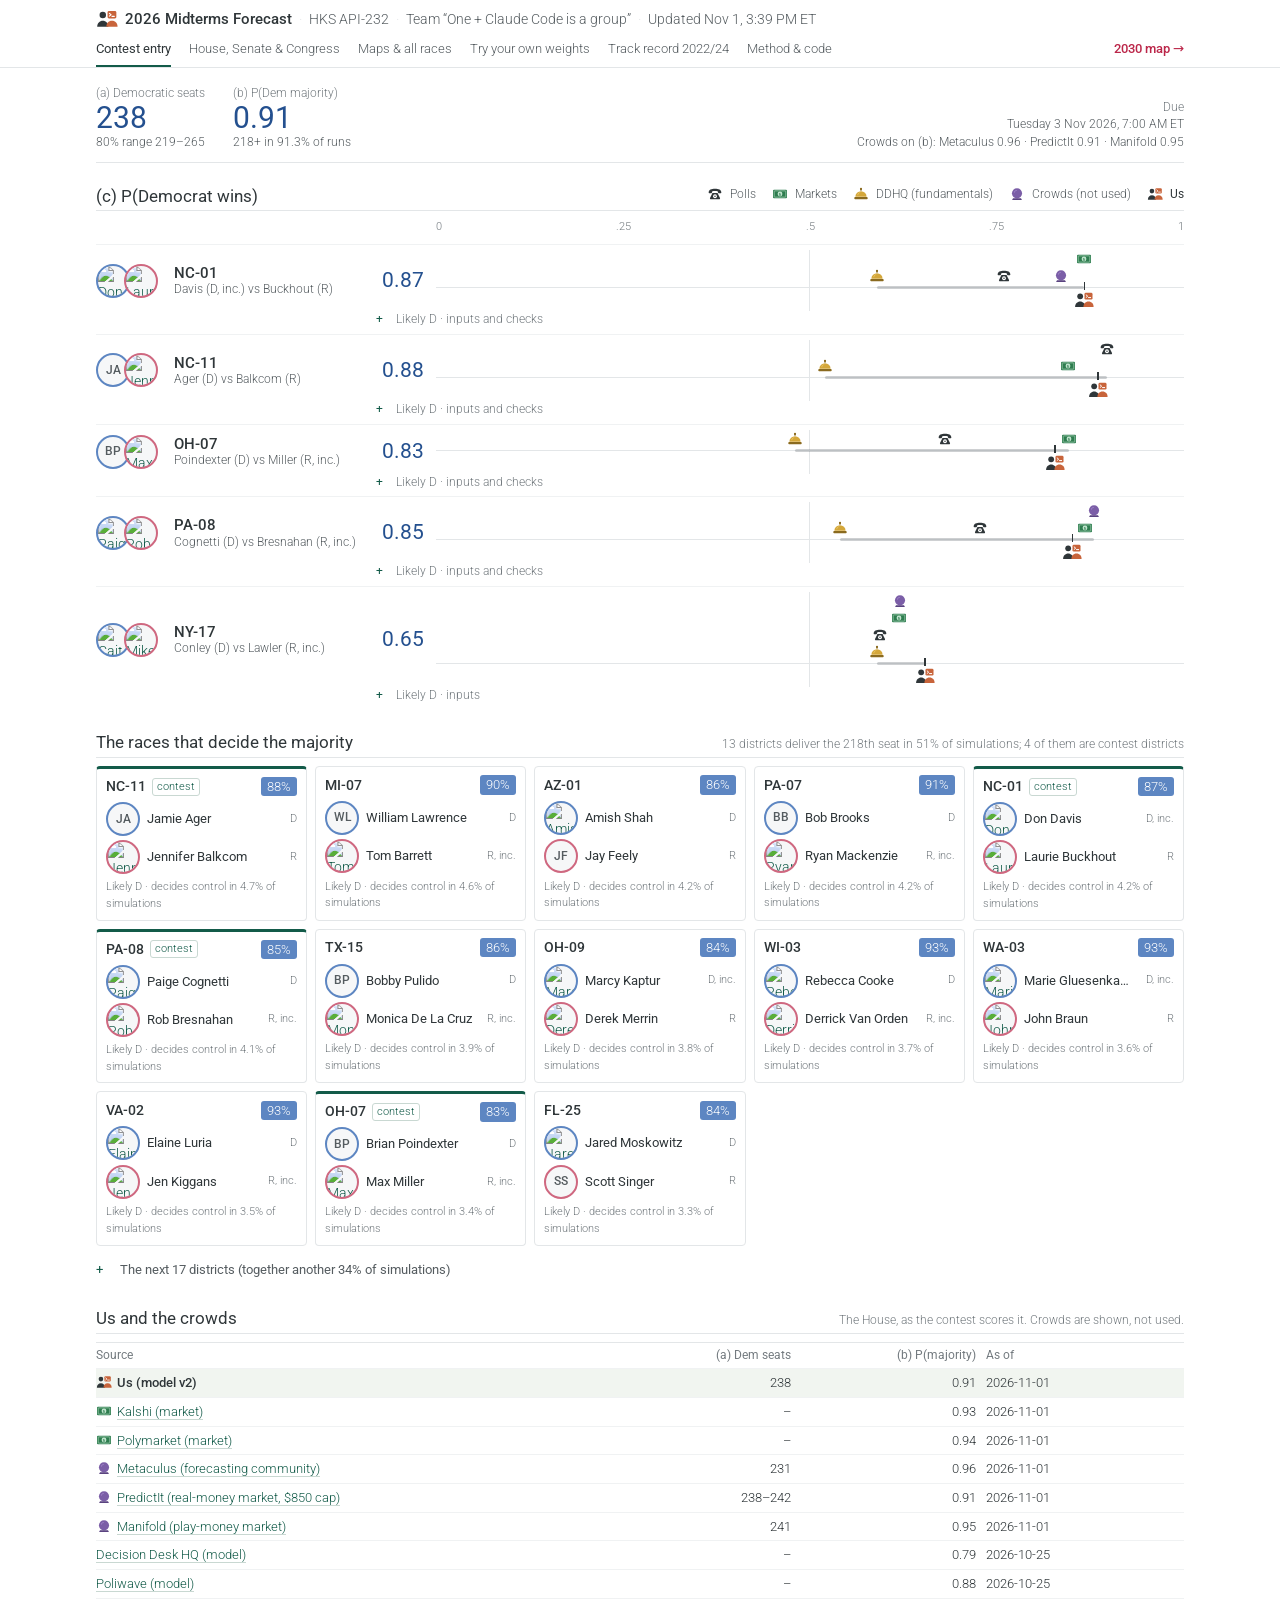
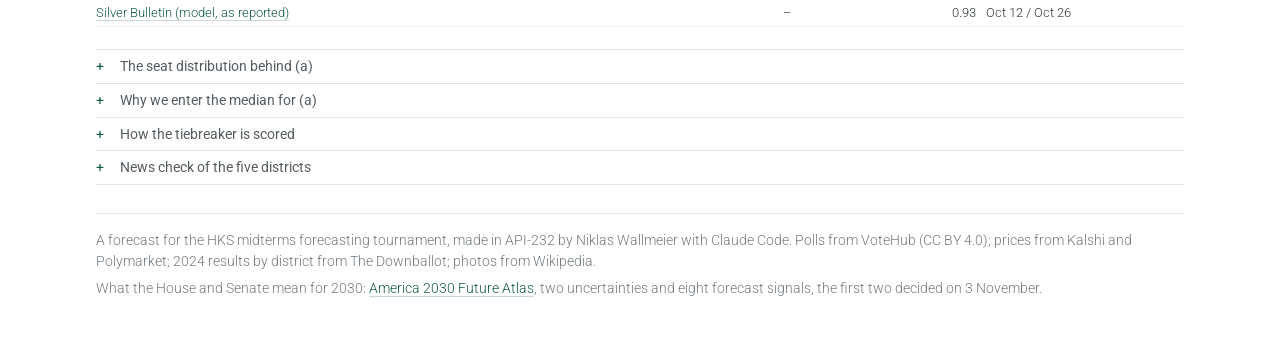
==== commit c875312f: "Add the America 2030 future map, linked with the dashboard app/atlas/ shows what the midterms mean f" ====
--- a/app/index.html
+++ b/app/index.html
@@ -5,6 +5,15 @@
 <meta name="viewport" content="width=device-width, initial-scale=1, viewport-fit=cover">
 <title>2026 Midterms Forecast</title>
 <meta name="claude:viewport-fit-sides" content="cover">
+<meta name="description" content="A forecast of all 435 House and 35 Senate races for 3 November 2026: polls, prediction markets and fundamentals per race, combined and run through 20,000 correlated simulations.">
+<meta property="og:type" content="website">
+<meta property="og:title" content="2026 Midterms Forecast">
+<meta property="og:description" content="Polls, prediction markets and fundamentals for every House and Senate race, combined and run through 20,000 correlated simulations. With a map of what it means for 2030.">
+<meta property="og:url" content="https://nikwall.github.io/midterms-2026-forecast/">
+<meta property="og:image" content="https://nikwall.github.io/midterms-2026-forecast/og.png">
+<meta property="og:image:width" content="1200">
+<meta property="og:image:height" content="627">
+<meta name="twitter:card" content="summary_large_image">
 <link rel="preconnect" href="https://fonts.googleapis.com">
 <link rel="preconnect" href="https://fonts.gstatic.com" crossorigin>
 <link rel="stylesheet" href="https://fonts.googleapis.com/css2?family=Roboto:wght@300;400;500&display=swap">
@@ -58,6 +67,7 @@
       <a role="tab" href="#weights" data-tab="weights">Try your own weights</a>
       <a role="tab" href="#record" data-tab="record">Track record 2022/24</a>
       <a role="tab" href="#method" data-tab="method">Method &amp; code</a>
+      <a class="tab-ext" href="atlas/">2030 map →</a>
     </nav>
   </div>
 </header>
@@ -403,6 +413,7 @@
 
   <footer>
     <p>A forecast for the HKS midterms forecasting tournament, made in API-232 by Niklas Wallmeier with Claude Code. Polls from VoteHub (CC BY 4.0); prices from Kalshi and Polymarket; 2024 results by district from The Downballot; photos from Wikipedia.</p>
+    <p>What the House and Senate mean for 2030: <a href="atlas/">America 2030 Future Atlas</a>, two uncertainties and eight forecast signals, the first two decided on 3 November.</p>
   </footer>
 </main>
 <div class="tooltip" id="tooltip" role="status" hidden></div>
--- a/app/styles.css
+++ b/app/styles.css
@@ -59,6 +59,8 @@
 .tabs a { color: var(--ink-2); border-bottom: 2px solid transparent; padding: 4px 0 6px; white-space: nowrap; }
 .tabs a:hover { color: var(--accent); }
 .tabs a[aria-selected="true"] { color: var(--ink); border-bottom-color: var(--accent); font-weight: 400; }
+.tabs a.tab-ext { color: #bb2649; font-weight: 500; margin-left: auto; }
+.tabs a.tab-ext:hover { border-bottom-color: #bb2649; }
 
 .page { padding-block: 16px 48px; display: grid; gap: 28px; }
 .panel { display: grid; gap: 22px; min-width: 0; }
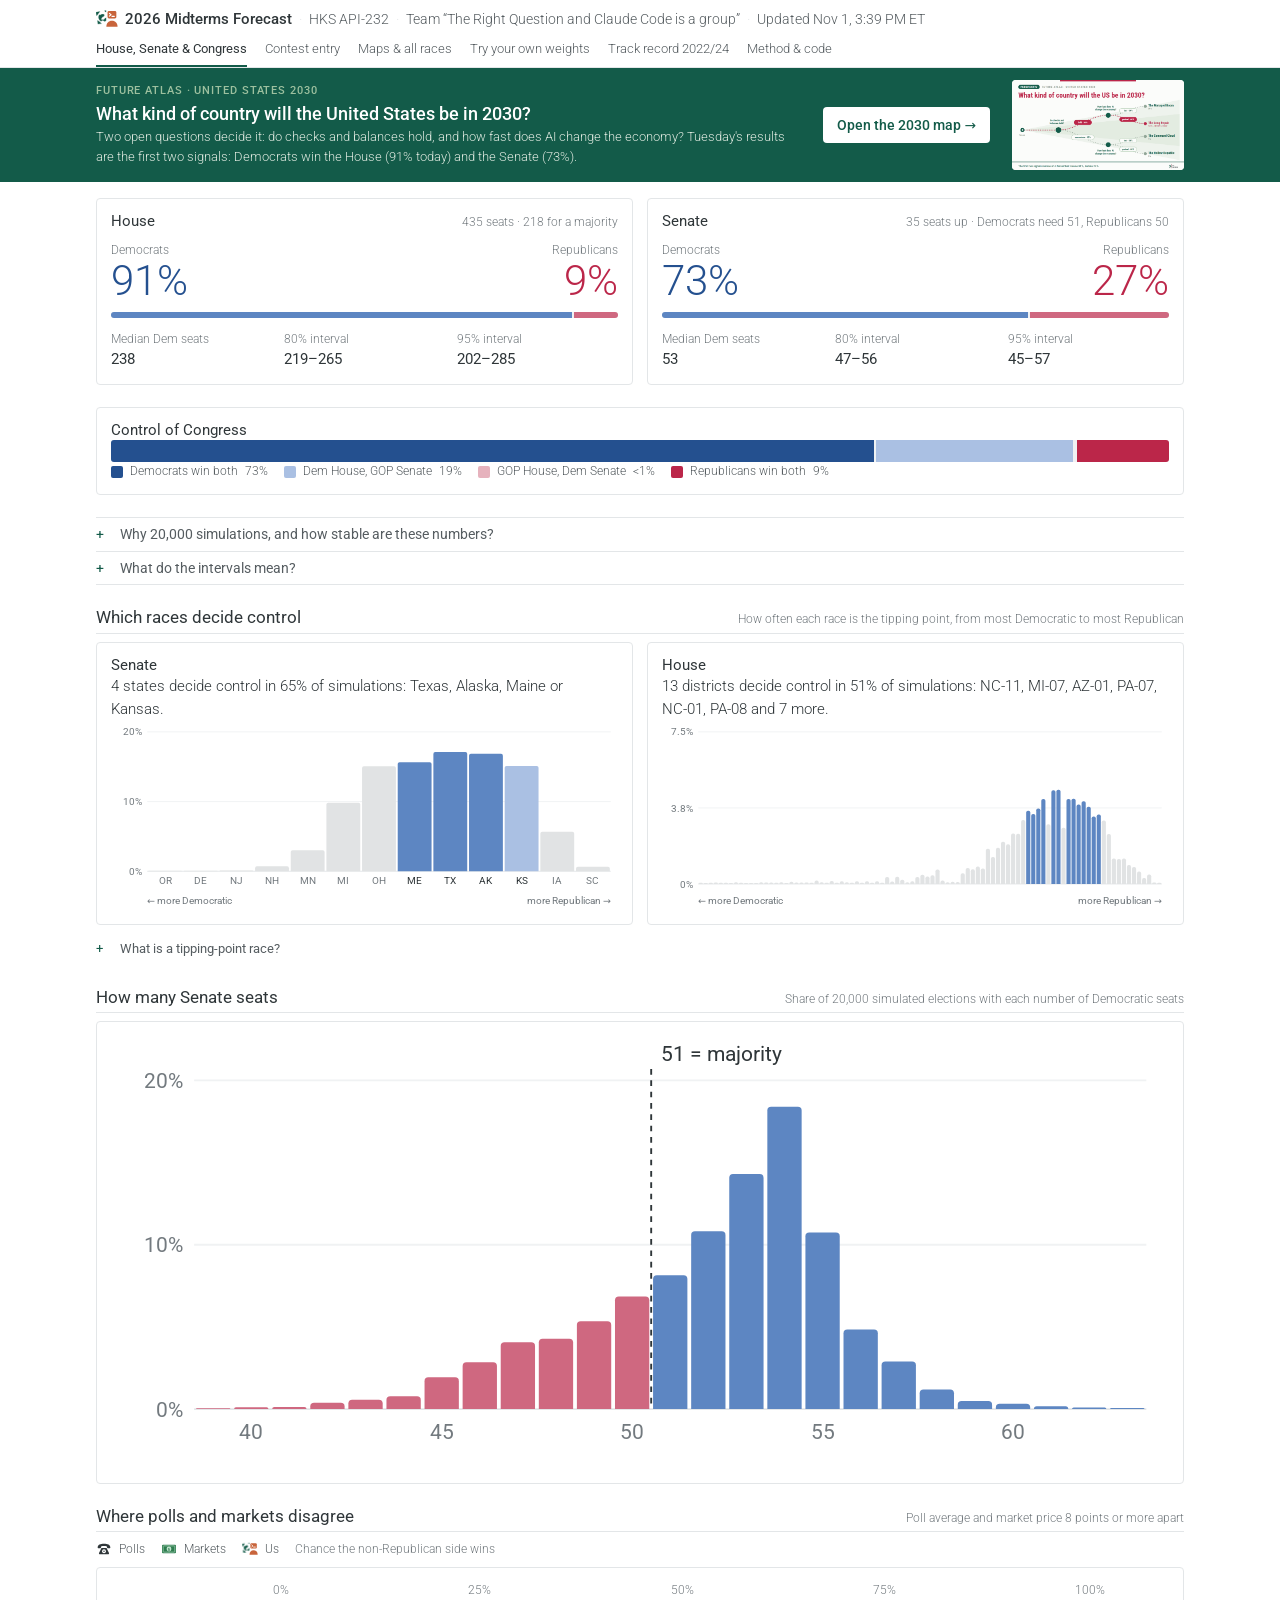
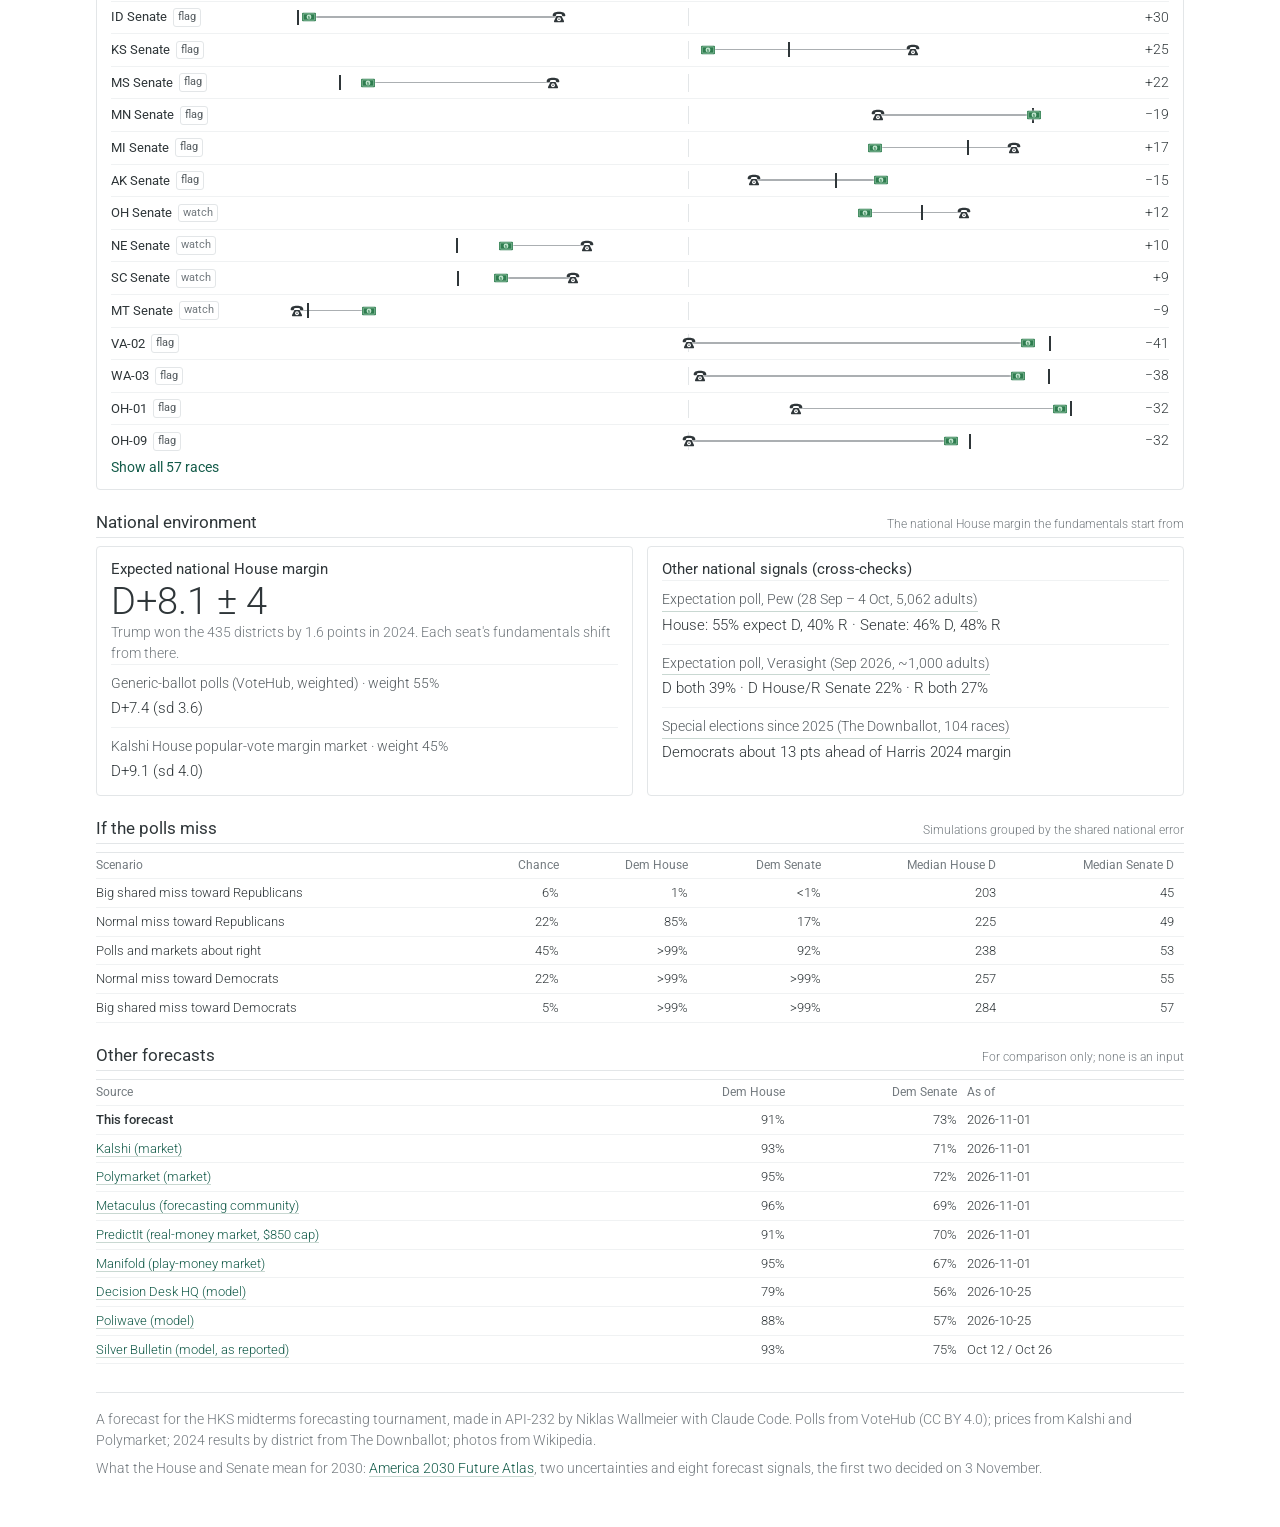
==== commit f269258c: "Team name and arq mark in the logo; Congress tab first; 2030 map banner Co-Authored-By: Claude Opus " ====
--- a/app/index.html
+++ b/app/index.html
@@ -17,10 +17,11 @@
 <link rel="preconnect" href="https://fonts.googleapis.com">
 <link rel="preconnect" href="https://fonts.gstatic.com" crossorigin>
 <link rel="stylesheet" href="https://fonts.googleapis.com/css2?family=Roboto:wght@300;400;500&display=swap">
-<link rel="stylesheet" href="styles.css">
+<link rel="stylesheet" href="styles.css?v=2026-11-02">
 </head>
 <body>
-<!-- Icons: polls ring a phone, markets pay in dollar bills, DDHQ rings the desk bell, and we are a group of two. -->
+<!-- Icons: polls ring a phone, markets pay in dollar bills, DDHQ rings the desk bell, and our team mark is the arq
+     question mark next to a terminal: The Right Question and Claude Code. -->
 <svg width="0" height="0" style="position:absolute" aria-hidden="true">
   <symbol id="i-phone" viewBox="0 0 24 24">
     <path fill="#2f3639" d="M2.5 9.2C2.5 5.6 6.6 4 12 4s9.5 1.6 9.5 5.2v.6a.9.9 0 0 1-.9.9h-3.1a.9.9 0 0 1-.9-.8l-.2-1.6c-1.4-.5-2.8-.7-4.4-.7s-3 .2-4.4.7l-.2 1.6a.9.9 0 0 1-.9.8H3.4a.9.9 0 0 1-.9-.9z"/>
@@ -41,8 +42,7 @@
     <rect x="2" y="16.6" width="20" height="3.2" rx="1.2" fill="#8a6a1f"/>
   </symbol>
   <symbol id="i-team" viewBox="0 0 24 24">
-    <circle cx="7.4" cy="7.6" r="3.5" fill="#2f3639"/>
-    <path fill="#2f3639" d="M1.3 20.5c0-3.9 2.7-6.6 6.1-6.6s6.1 2.7 6.1 6.6z"/>
+    <image href="arq_mark.png" x="-2" y="2.6" width="15" height="15"/>
     <rect x="12.6" y="3.4" width="9.6" height="8" rx="1.6" fill="#c8643b"/>
     <path d="M14.6 5.9l1.8 1.5-1.8 1.5M17.4 9.1h2.6" fill="none" stroke="#fff" stroke-width="1.2" stroke-linecap="round" stroke-linejoin="round"/>
     <path fill="#c8643b" d="M11.3 20.5c0-3.9 2.3-6.6 6.1-6.6s6.1 2.7 6.1 6.6z"/>
@@ -58,24 +58,37 @@
   <div class="topbar-inner">
     <p class="headline">
       <svg class="ico logo" aria-hidden="true"><use href="#i-team"/></svg>
-      <strong>2026 Midterms Forecast</strong><span class="sep">·</span><span>HKS API-232</span><span class="sep">·</span><span>Team “One + Claude Code is a group”</span><span class="sep">·</span><span id="updated"></span>
+      <strong>2026 Midterms Forecast</strong><span class="sep">·</span><span>HKS API-232</span><span class="sep">·</span><span>Team “The Right Question and Claude Code is a group”</span><span class="sep">·</span><span id="updated"></span>
     </p>
     <nav class="tabs" role="tablist" aria-label="Sections">
+      <a role="tab" href="#congress" data-tab="congress">House, Senate &amp; Congress</a>
       <a role="tab" href="#contest" data-tab="contest">Contest entry</a>
-      <a role="tab" href="#congress" data-tab="congress">House, Senate &amp; Congress</a>
       <a role="tab" href="#maps" data-tab="maps">Maps &amp; all races</a>
       <a role="tab" href="#weights" data-tab="weights">Try your own weights</a>
       <a role="tab" href="#record" data-tab="record">Track record 2022/24</a>
       <a role="tab" href="#method" data-tab="method">Method &amp; code</a>
-      <a class="tab-ext" href="atlas/">2030 map →</a>
     </nav>
   </div>
 </header>
 
+<!-- The 2030 future map: what the House and Senate results mean beyond Tuesday. Numbers filled by app.js. -->
+<a class="atlas-banner" href="atlas/" aria-label="Open the America 2030 Future Atlas">
+  <span class="atlas-inner">
+    <span class="atlas-text">
+      <span class="atlas-over">Future Atlas · United States 2030</span>
+      <span class="atlas-head">What kind of country will the United States be in 2030?</span>
+      <span class="atlas-lead">Two open questions decide it: do checks and balances hold, and how fast does AI change the economy?
+        Tuesday's results are the first two signals<span id="atlas-signals"></span>.</span>
+    </span>
+    <span class="atlas-cta">Open the 2030 map <span aria-hidden="true">→</span></span>
+    <img class="atlas-thumb" src="atlas/og.png" alt="" loading="lazy">
+  </span>
+</a>
+
 <main class="page">
 
   <!-- ===================== Contest entry ===================== -->
-  <section class="panel" id="panel-contest" data-panel="contest" aria-label="Contest entry">
+  <section class="panel" id="panel-contest" data-panel="contest" aria-label="Contest entry" hidden>
     <div class="answers">
       <div class="answer"><span class="q">(a) Democratic seats</span><span class="a" id="ans-seats">–</span><span class="sub" id="ans-seats-sub"></span></div>
       <div class="answer"><span class="q">(b) P(Dem majority)</span><span class="a" id="ans-majority">–</span><span class="sub" id="ans-majority-sub"></span></div>
@@ -143,7 +156,7 @@
   </section>
 
   <!-- ===================== House, Senate & Congress ===================== -->
-  <section class="panel" id="panel-congress" data-panel="congress" aria-label="House, Senate and Congress" hidden>
+  <section class="panel" id="panel-congress" data-panel="congress" aria-label="House, Senate and Congress">
     <div class="grid-2">
       <article class="card chamber" id="card-house">
         <div class="chamber-head"><h3>House</h3><span class="muted">435 seats · 218 for a majority</span></div>
@@ -417,7 +430,7 @@
   </footer>
 </main>
 <div class="tooltip" id="tooltip" role="status" hidden></div>
-<script src="app.js"></script>
-<script src="whatif.js"></script>
+<script src="app.js?v=2026-11-02"></script>
+<script src="whatif.js?v=2026-11-02"></script>
 </body>
 </html>
--- a/app/styles.css
+++ b/app/styles.css
@@ -59,8 +59,25 @@
 .tabs a { color: var(--ink-2); border-bottom: 2px solid transparent; padding: 4px 0 6px; white-space: nowrap; }
 .tabs a:hover { color: var(--accent); }
 .tabs a[aria-selected="true"] { color: var(--ink); border-bottom-color: var(--accent); font-weight: 400; }
-.tabs a.tab-ext { color: #bb2649; font-weight: 500; margin-left: auto; }
-.tabs a.tab-ext:hover { border-bottom-color: #bb2649; }
+/* Banner to the 2030 future map: full width, right below the tabs, on every tab */
+.atlas-banner { display: block; background: var(--accent); color: #fff; border-bottom: 0; }
+.atlas-banner:hover { background: #0e4a3b; }
+.atlas-inner { max-width: 1120px; margin: 0 auto; display: grid; grid-template-columns: minmax(0, 1fr) auto auto; gap: 8px 22px; align-items: center;
+  padding: 12px max(16px, env(safe-area-inset-right, 0px)) 12px max(16px, env(safe-area-inset-left, 0px)); }
+.atlas-text { display: grid; gap: 2px; min-width: 0; }
+.atlas-over { font-size: 0.7rem; letter-spacing: 0.08em; text-transform: uppercase; color: #9dc09f; font-weight: 500; }
+.atlas-head { font-size: 1.15rem; font-weight: 500; line-height: 1.25; }
+.atlas-lead { font-size: 0.82rem; color: #dbe7dd; max-width: 46rem; }
+.atlas-cta { background: #fff; color: var(--accent); font-weight: 500; font-size: 0.86rem; padding: 8px 14px; border-radius: var(--radius); white-space: nowrap; }
+.atlas-banner:hover .atlas-cta { background: #f1f5f0; }
+.atlas-thumb { width: 172px; height: 90px; object-fit: cover; object-position: 55% 62%; border-radius: var(--radius); background: #fff; display: block; }
+@media (max-width: 760px) {
+  .atlas-inner { grid-template-columns: minmax(0, 1fr); }
+  .atlas-thumb { display: none; }
+  .atlas-cta { justify-self: start; }
+  .atlas-head { font-size: 1rem; }
+}
+@media (max-width: 520px) { .atlas-lead { display: none; } .atlas-inner { padding-block: 10px; } }
 
 .page { padding-block: 16px 48px; display: grid; gap: 28px; }
 .panel { display: grid; gap: 22px; min-width: 0; }
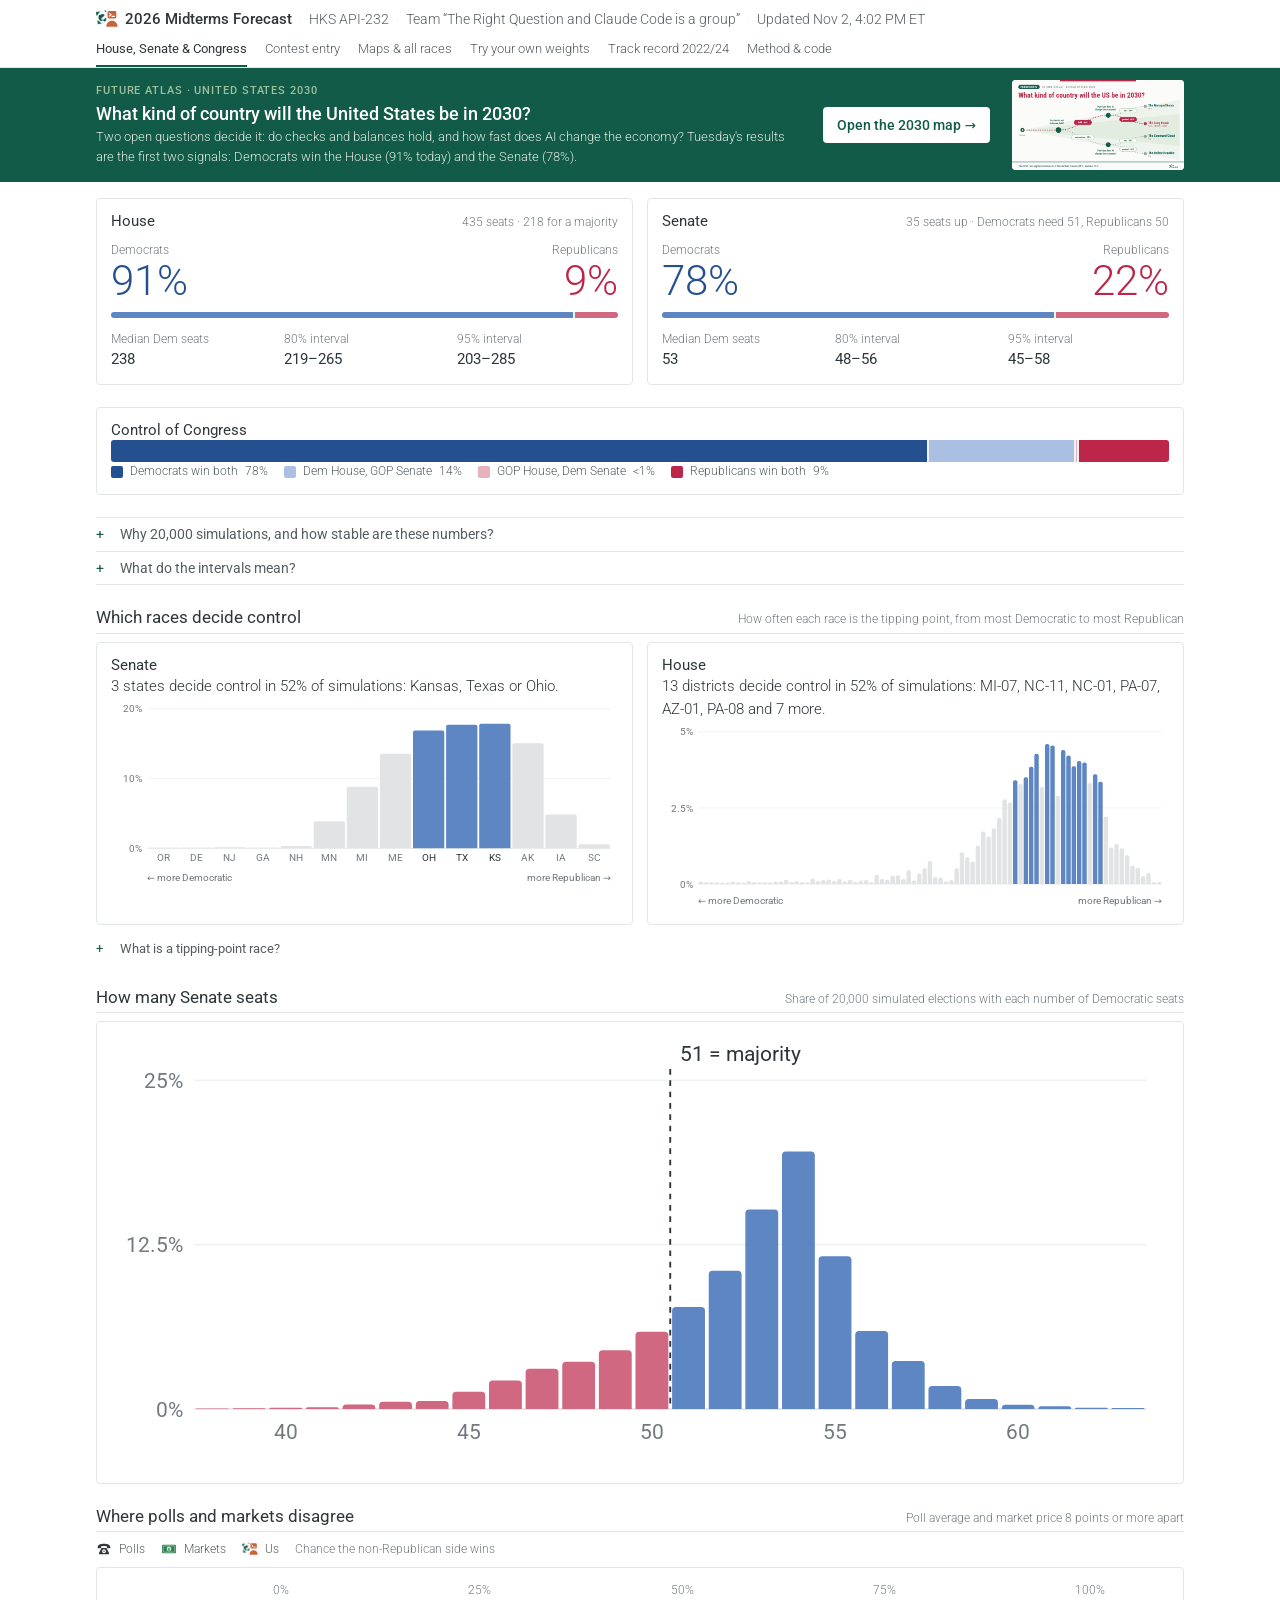
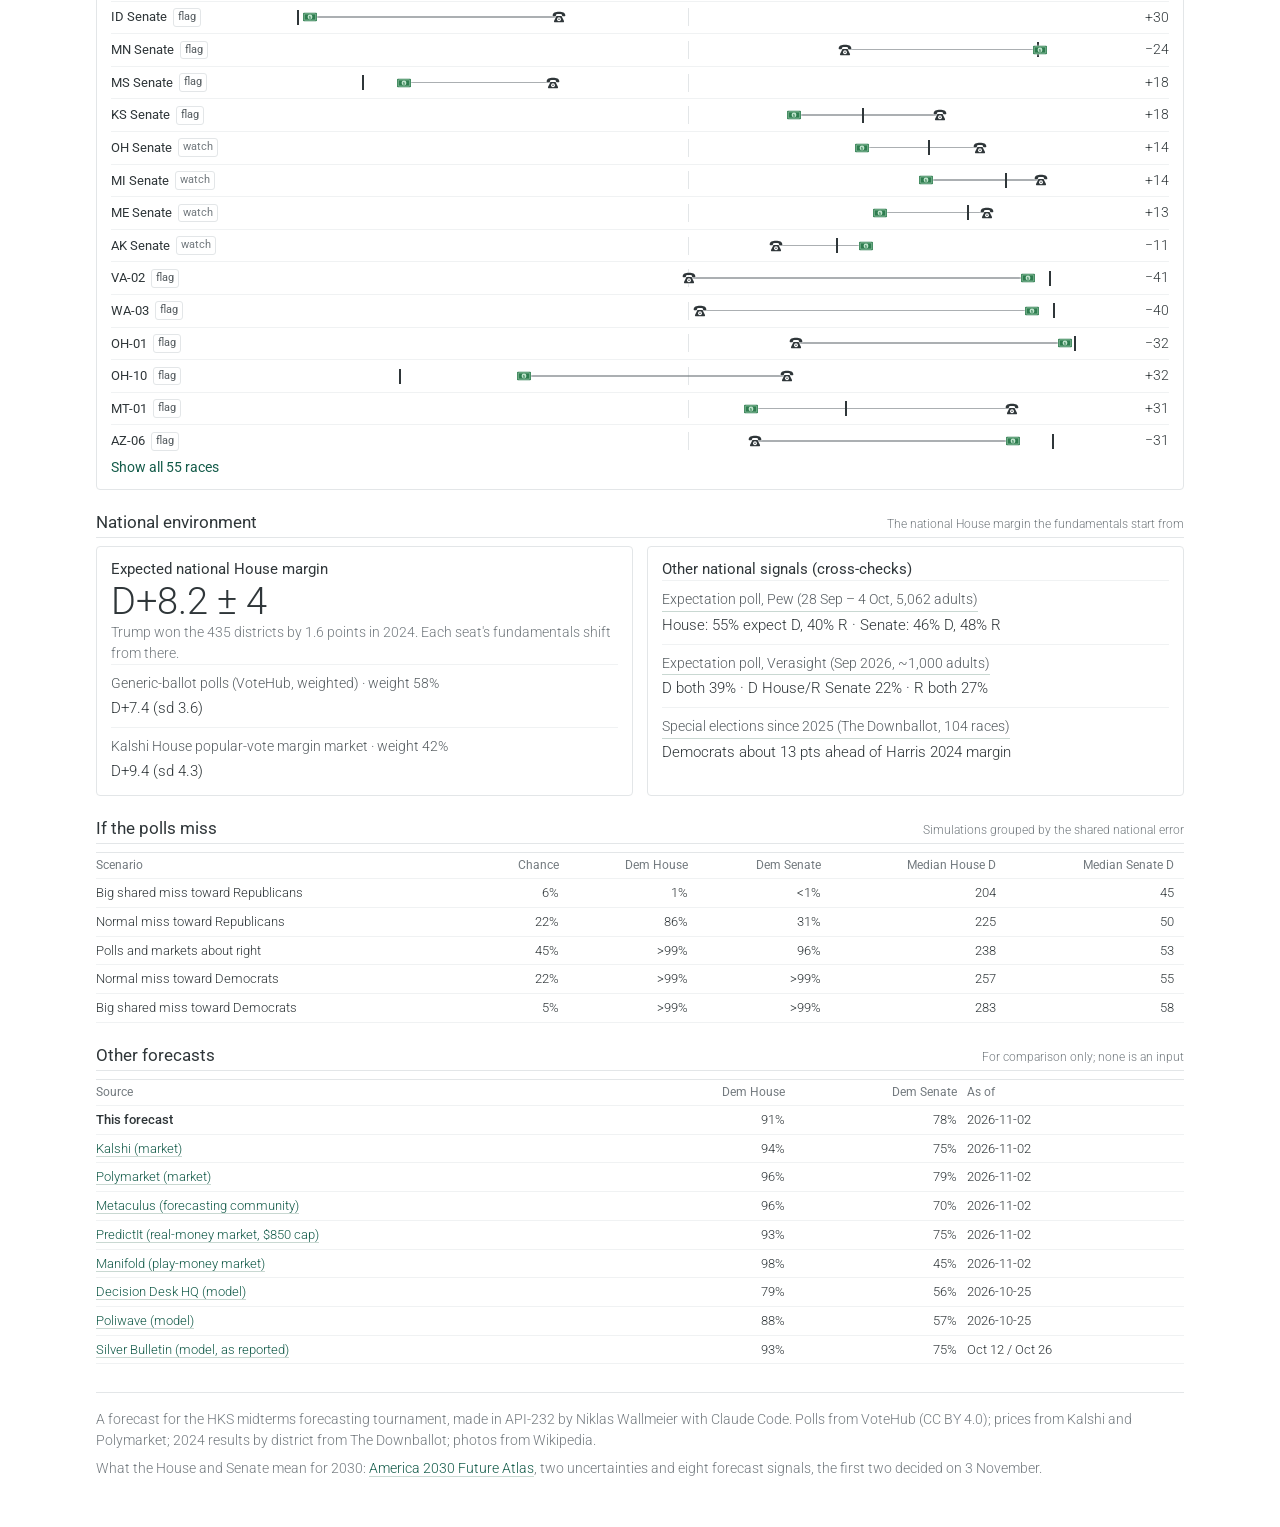
==== commit c60e8b60: "Final data update 2 Nov; contest entry frozen under tag contest-entry - Fresh prices and polls (Vote" ====
--- a/app/index.html
+++ b/app/index.html
@@ -358,10 +358,12 @@
     <div class="code-box card">
       <div>
         <h3>The code</h3>
-        <p class="muted small">Python pipeline (data, model, checks) and this page. Run <code>pip install -r requirements.txt</code>, then <code>python run_all.py</code>.</p>
+        <p class="muted small">Python pipeline (data, model, checks) and this page. Run <code>pip install -r requirements.txt</code>, then <code>python run_all.py</code> for fresh data.</p>
+        <p class="muted small"><b>Reproduce our contest entry exactly:</b> download the frozen version of 2 Nov, then run <code>python -I pipeline/model.py</code>. It uses the stored inputs and a fixed seed: 238 seats, 0.91, NC-01 0.86, NC-11 0.89, OH-07 0.84, PA-08 0.84, NY-17 0.62.</p>
       </div>
       <div class="code-links">
-        <a class="button" href="https://github.com/nikwall/midterms-2026-forecast/archive/refs/heads/main.zip" download>Download the code (.zip)</a>
+        <a class="button" href="https://github.com/nikwall/midterms-2026-forecast/archive/refs/tags/contest-entry.zip" download>Contest entry, 2 Nov (.zip)</a>
+        <a href="https://github.com/nikwall/midterms-2026-forecast/archive/refs/heads/main.zip" download>Latest code (.zip)</a>
         <a href="https://github.com/nikwall/midterms-2026-forecast/blob/main/pipeline/model.py" target="_blank" rel="noopener">The model: pipeline/model.py</a>
         <a href="https://github.com/nikwall/midterms-2026-forecast" target="_blank" rel="noopener">Repository on GitHub</a>
       </div>
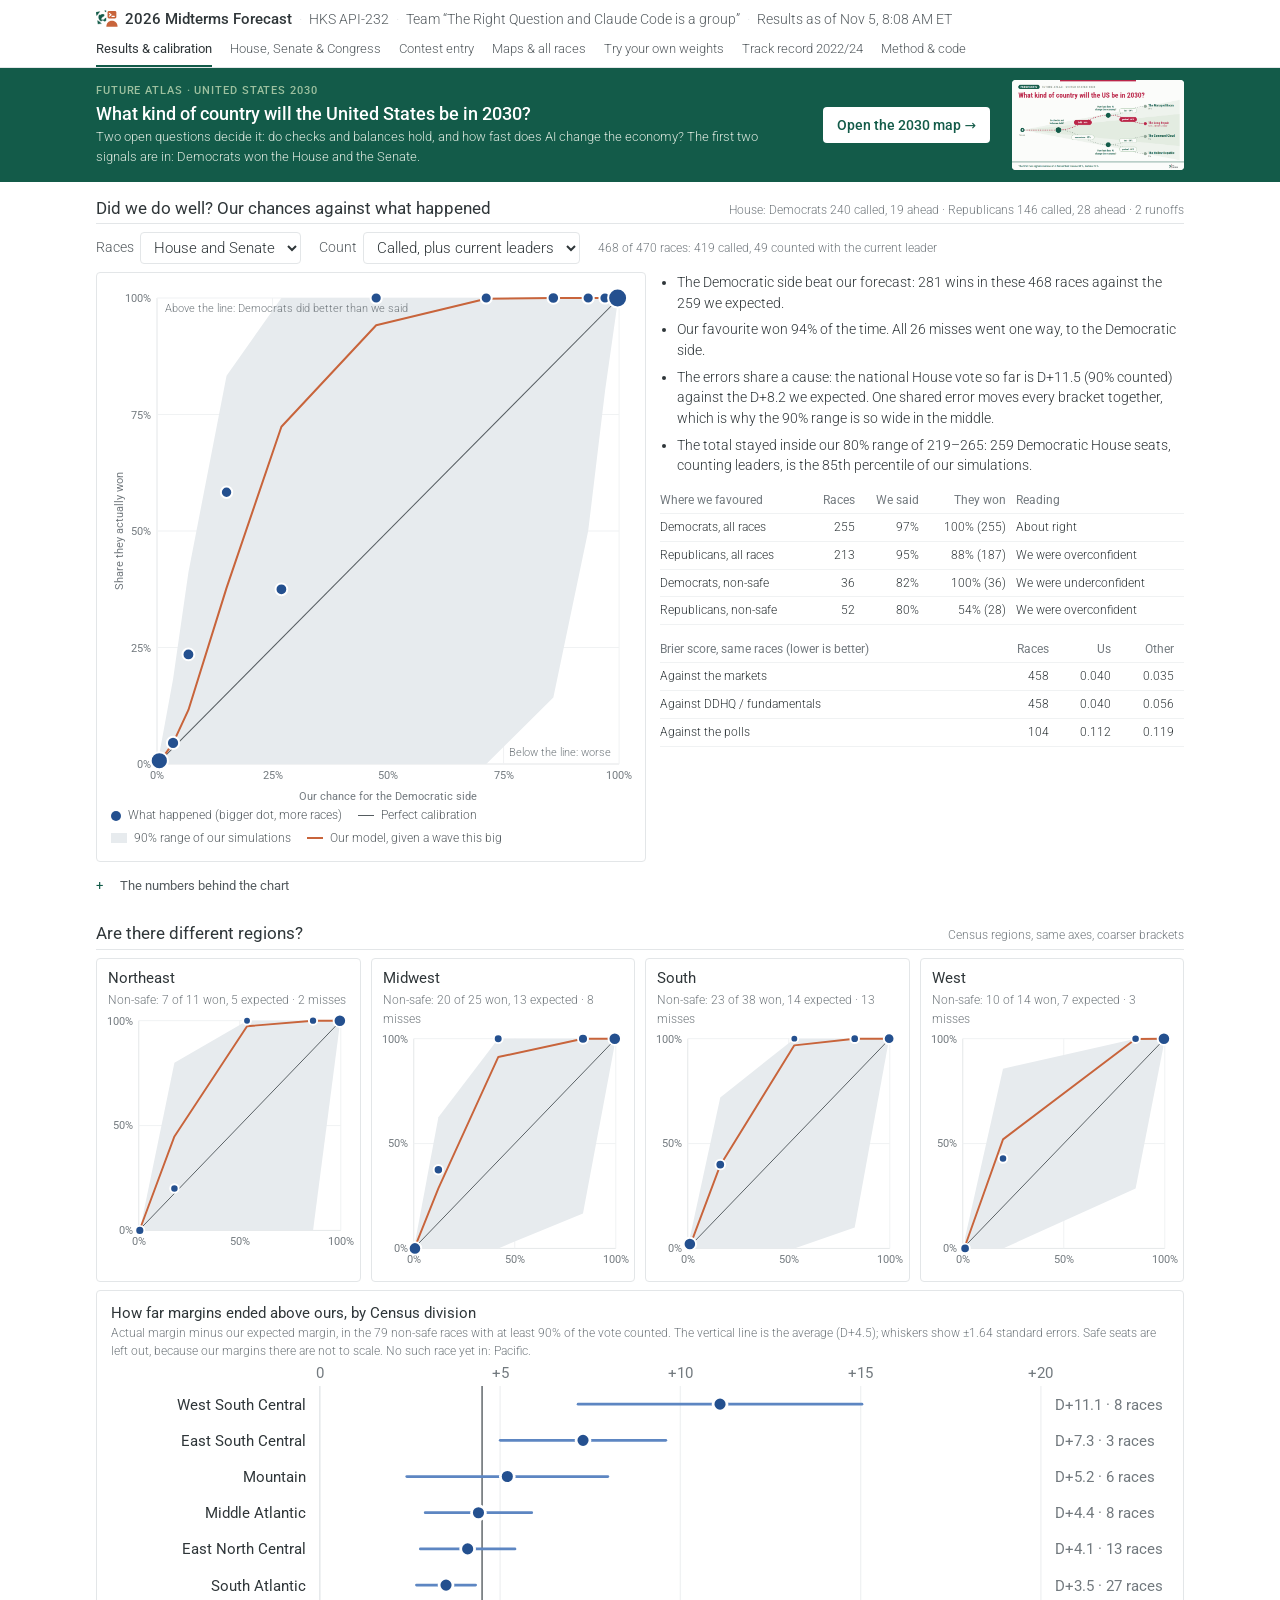
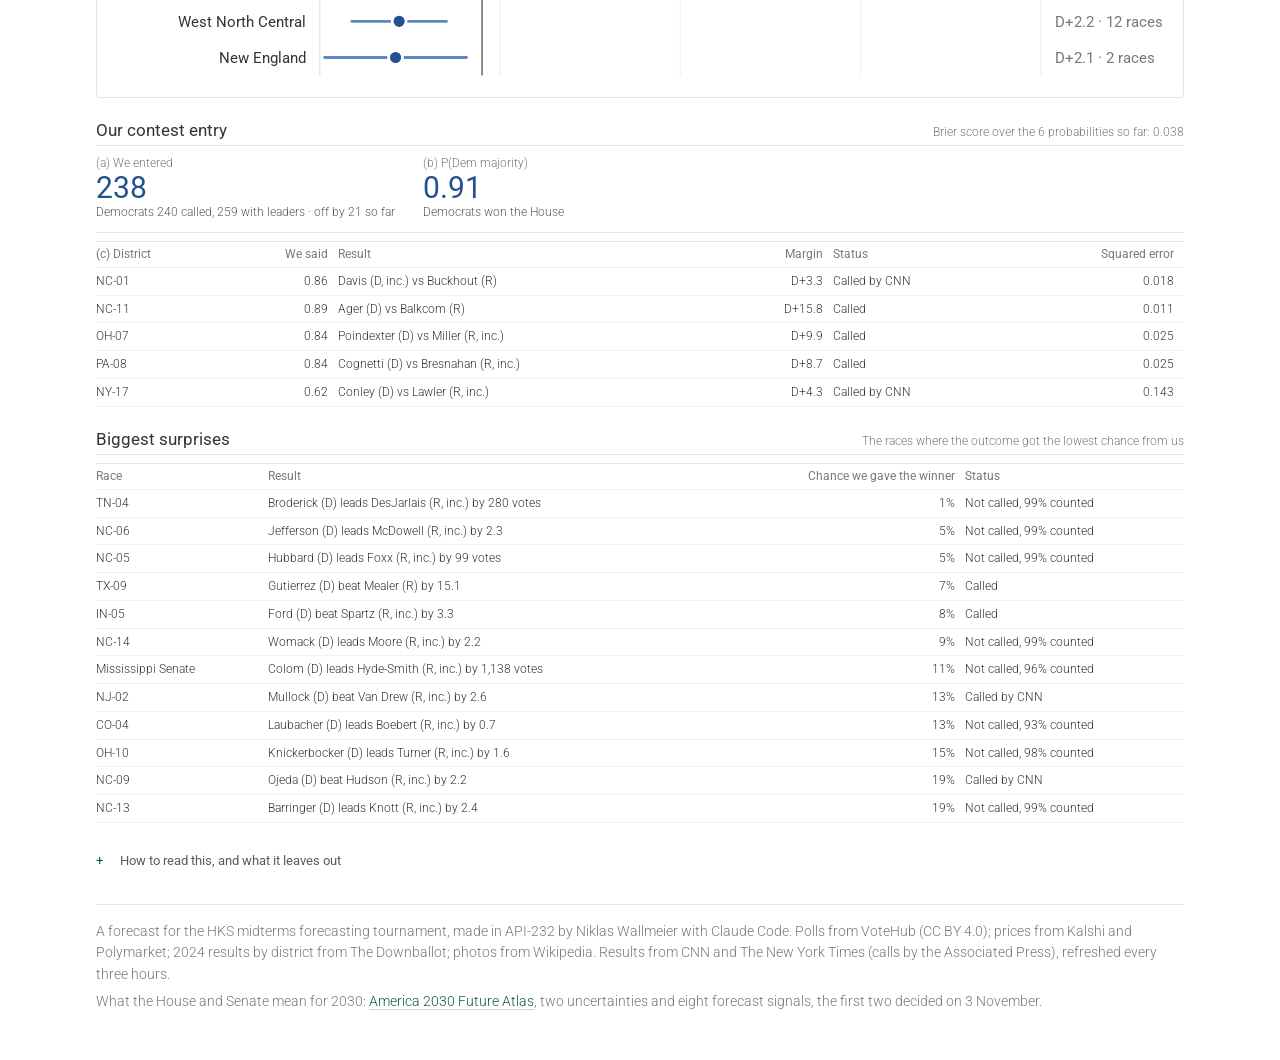
==== commit ecf7dfa3: "Results and calibration: scored against the frozen forecast, updated every 3 hours - Collect results" ====
--- a/app/index.html
+++ b/app/index.html
@@ -17,7 +17,7 @@
 <link rel="preconnect" href="https://fonts.googleapis.com">
 <link rel="preconnect" href="https://fonts.gstatic.com" crossorigin>
 <link rel="stylesheet" href="https://fonts.googleapis.com/css2?family=Roboto:wght@300;400;500&display=swap">
-<link rel="stylesheet" href="styles.css?v=2026-11-02">
+<link rel="stylesheet" href="styles.css?v=2026-11-05c">
 </head>
 <body>
 <!-- Icons: polls ring a phone, markets pay in dollar bills, DDHQ rings the desk bell, and our team mark is the arq
@@ -61,6 +61,7 @@
       <strong>2026 Midterms Forecast</strong><span class="sep">·</span><span>HKS API-232</span><span class="sep">·</span><span>Team “The Right Question and Claude Code is a group”</span><span class="sep">·</span><span id="updated"></span>
     </p>
     <nav class="tabs" role="tablist" aria-label="Sections">
+      <a role="tab" href="#results" data-tab="results">Results &amp; calibration</a>
       <a role="tab" href="#congress" data-tab="congress">House, Senate &amp; Congress</a>
       <a role="tab" href="#contest" data-tab="contest">Contest entry</a>
       <a role="tab" href="#maps" data-tab="maps">Maps &amp; all races</a>
@@ -78,7 +79,7 @@
       <span class="atlas-over">Future Atlas · United States 2030</span>
       <span class="atlas-head">What kind of country will the United States be in 2030?</span>
       <span class="atlas-lead">Two open questions decide it: do checks and balances hold, and how fast does AI change the economy?
-        Tuesday's results are the first two signals<span id="atlas-signals"></span>.</span>
+        <span id="atlas-signals"></span></span>
     </span>
     <span class="atlas-cta">Open the 2030 map <span aria-hidden="true">→</span></span>
     <img class="atlas-thumb" src="atlas/og.png" alt="" loading="lazy">
@@ -86,6 +87,92 @@
 </a>
 
 <main class="page">
+
+  <!-- ===================== Results & calibration ===================== -->
+  <section class="panel" id="panel-results" data-panel="results" aria-label="Results and calibration">
+    <div class="block">
+      <div class="block-head">
+        <h2>Did we do well? Our chances against what happened</h2>
+        <span class="muted" id="res-tally"></span>
+      </div>
+      <div class="filters">
+        <label for="cal-view">Races
+          <select id="cal-view"><option value="all">House and Senate</option><option value="house">House</option><option value="senate">Senate</option></select>
+        </label>
+        <label for="cal-basis">Count
+          <select id="cal-basis"><option value="leaders">Called, plus current leaders</option><option value="called">Called races only</option></select>
+        </label>
+        <span class="muted small" id="cal-count"></span>
+      </div>
+      <div class="cal-grid">
+        <article class="card">
+          <svg class="chart" id="cal-main" role="img" aria-label="Calibration chart: our chance for each bracket of races against the share the Democratic side won"></svg>
+          <div class="legend" aria-hidden="true">
+            <span class="legend-item"><span class="key-dot"></span>What happened (bigger dot, more races)</span>
+            <span class="legend-item"><span class="key-line ideal"></span>Perfect calibration</span>
+            <span class="legend-item"><span class="key-band"></span>90% range of our simulations</span>
+            <span class="legend-item"><span class="key-line wave"></span>Our model, given a wave this big</span>
+          </div>
+        </article>
+        <div class="cal-side">
+          <ul class="verdict" id="cal-verdict"></ul>
+          <table class="small-table">
+            <thead><tr><th>Where we favoured</th><th class="num">Races</th><th class="num">We said</th><th class="num">They won</th><th>Reading</th></tr></thead>
+            <tbody id="cal-fav"></tbody>
+          </table>
+          <table class="small-table">
+            <thead><tr><th>Brier score, same races (lower is better)</th><th class="num">Races</th><th class="num">Us</th><th class="num">Other</th></tr></thead>
+            <tbody id="cal-sources"></tbody>
+          </table>
+        </div>
+      </div>
+      <details class="more">
+        <summary>The numbers behind the chart</summary>
+        <div class="table-wrap">
+          <table>
+            <thead><tr><th>Our chance</th><th class="num">Races</th><th class="num">Mean chance</th><th class="num">Democratic side won</th><th class="num">Share</th><th class="num">90% range</th><th class="num">Given this wave</th></tr></thead>
+            <tbody id="cal-table"></tbody>
+          </table>
+        </div>
+      </details>
+    </div>
+
+    <div class="block">
+      <div class="block-head"><h2>Are there different regions?</h2><span class="muted">Census regions, same axes, coarser brackets</span></div>
+      <div class="region-grid" id="cal-regions"></div>
+      <article class="card">
+        <h3>How far margins ended above ours, by Census division</h3>
+        <p class="muted small" id="cal-miss-note"></p>
+        <svg class="chart" id="cal-miss" role="img" aria-label="Average margin miss by Census division"></svg>
+      </article>
+    </div>
+
+    <div class="block">
+      <div class="block-head"><h2>Our contest entry</h2><span class="muted" id="score-note"></span></div>
+      <div class="answers" id="score-top"></div>
+      <div class="table-wrap">
+        <table class="small-table">
+          <thead><tr><th>(c) District</th><th class="num">We said</th><th>Result</th><th class="num">Margin</th><th>Status</th><th class="num">Squared error</th></tr></thead>
+          <tbody id="score-districts"></tbody>
+        </table>
+      </div>
+    </div>
+
+    <div class="block">
+      <div class="block-head"><h2>Biggest surprises</h2><span class="muted">The races where the outcome got the lowest chance from us</span></div>
+      <div class="table-wrap">
+        <table class="small-table">
+          <thead><tr><th>Race</th><th>Result</th><th class="num">Chance we gave the winner</th><th>Status</th></tr></thead>
+          <tbody id="cal-surprises"></tbody>
+        </table>
+      </div>
+    </div>
+
+    <details class="more">
+      <summary>How to read this, and what it leaves out</summary>
+      <div class="explain" id="cal-method"></div>
+    </details>
+  </section>
 
   <!-- ===================== Contest entry ===================== -->
   <section class="panel" id="panel-contest" data-panel="contest" aria-label="Contest entry" hidden>
@@ -156,7 +243,7 @@
   </section>
 
   <!-- ===================== House, Senate & Congress ===================== -->
-  <section class="panel" id="panel-congress" data-panel="congress" aria-label="House, Senate and Congress">
+  <section class="panel" id="panel-congress" data-panel="congress" aria-label="House, Senate and Congress" hidden>
     <div class="grid-2">
       <article class="card chamber" id="card-house">
         <div class="chamber-head"><h3>House</h3><span class="muted">435 seats · 218 for a majority</span></div>
@@ -305,7 +392,7 @@
       </div>
       <div class="table-wrap race-table-wrap">
         <table>
-          <thead><tr><th>Race</th><th>Held by</th><th class="num">Chance Dem wins</th><th class="num">Polls</th><th class="num">Markets</th><th class="num">Fundamentals</th><th class="num">Dem margin, 80% range</th><th>Rating</th></tr></thead>
+          <thead><tr><th>Race</th><th>Held by</th><th class="num">Chance Dem wins</th><th class="num">Polls</th><th class="num">Markets</th><th class="num">Fundamentals</th><th class="num">Dem margin, 80% range</th><th>Rating</th><th>Result</th></tr></thead>
           <tbody id="race-body"></tbody>
         </table>
       </div>
@@ -427,12 +514,12 @@
   </section>
 
   <footer>
-    <p>A forecast for the HKS midterms forecasting tournament, made in API-232 by Niklas Wallmeier with Claude Code. Polls from VoteHub (CC BY 4.0); prices from Kalshi and Polymarket; 2024 results by district from The Downballot; photos from Wikipedia.</p>
+    <p>A forecast for the HKS midterms forecasting tournament, made in API-232 by Niklas Wallmeier with Claude Code. Polls from VoteHub (CC BY 4.0); prices from Kalshi and Polymarket; 2024 results by district from The Downballot; photos from Wikipedia. Results from CNN and The New York Times (calls by the Associated Press), refreshed every three hours.</p>
     <p>What the House and Senate mean for 2030: <a href="atlas/">America 2030 Future Atlas</a>, two uncertainties and eight forecast signals, the first two decided on 3 November.</p>
   </footer>
 </main>
 <div class="tooltip" id="tooltip" role="status" hidden></div>
-<script src="app.js?v=2026-11-02"></script>
-<script src="whatif.js?v=2026-11-02"></script>
+<script src="app.js?v=2026-11-05d"></script>
+<script src="whatif.js?v=2026-11-05"></script>
 </body>
 </html>
--- a/app/styles.css
+++ b/app/styles.css
@@ -405,3 +405,25 @@
   .split-bar span, .joint-bar span { transition: width 400ms ease; }
 }
 .block-head h2, #races { scroll-margin-top: 100px; }
+
+/* Results and calibration */
+.cal-grid { display: grid; grid-template-columns: minmax(0, 1.05fr) minmax(0, 1fr); gap: 14px; align-items: start; }
+.cal-side { display: grid; gap: 12px; min-width: 0; }
+.verdict { margin: 0; padding-left: 1.05rem; display: grid; gap: 6px; font-size: 0.86rem; }
+.region-grid { display: grid; grid-template-columns: repeat(4, minmax(0, 1fr)); gap: 10px; }
+.card.region { display: grid; gap: 3px; align-content: start; padding: 10px 11px; }
+.chart .cal-band { fill: #e7ebee; }
+.chart .cal-ideal { stroke: var(--ink-2); stroke-width: 1; }
+.chart .cal-wave { fill: none; stroke: #c8643b; stroke-width: 2; stroke-linejoin: round; stroke-linecap: round; }
+.chart .cal-dot { fill: var(--d3); stroke: var(--bg); stroke-width: 2; }
+.chart .cal-whisker { stroke: var(--d2); stroke-width: 2; stroke-linecap: round; }
+.chart .cal-mean { stroke: var(--ink-2); stroke-width: 1; }
+.chart text.cal-corner { fill: var(--muted); font-size: 11px; font-weight: 300; }
+.chart text.row-label { fill: var(--ink); }
+.key-dot { width: 10px; height: 10px; border-radius: 50%; background: var(--d3); flex: none; }
+.key-line { width: 16px; height: 2px; flex: none; }
+.key-line.ideal { background: var(--ink-2); height: 1px; }
+.key-line.wave { background: #c8643b; }
+.key-band { width: 16px; height: 10px; background: #e7ebee; flex: none; }
+@media (max-width: 860px) { .cal-grid { grid-template-columns: minmax(0, 1fr); } .region-grid { grid-template-columns: repeat(2, minmax(0, 1fr)); } }
+.cal-side th, .cal-side td { white-space: normal; }
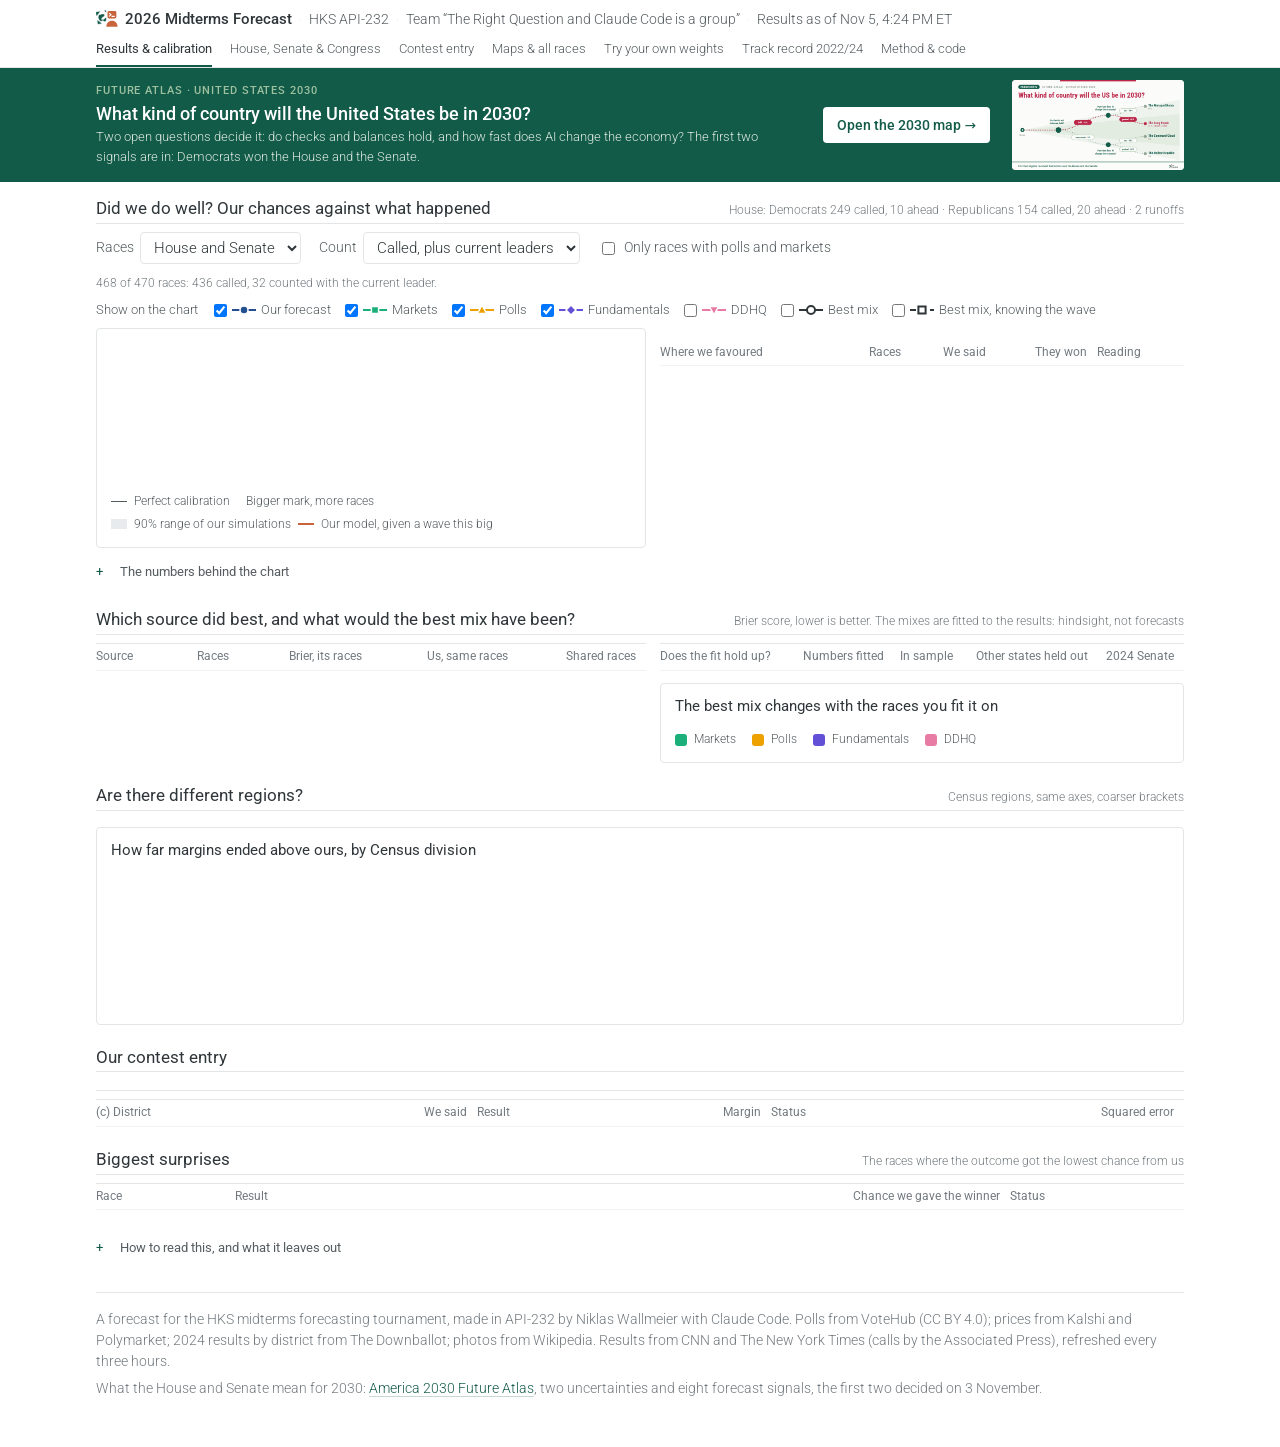
==== commit 527eeb93: "Calibration by source: switches on the chart, best mix in hindsight, two tests Each source can be sh" ====
--- a/app/index.html
+++ b/app/index.html
@@ -17,7 +17,7 @@
 <link rel="preconnect" href="https://fonts.googleapis.com">
 <link rel="preconnect" href="https://fonts.gstatic.com" crossorigin>
 <link rel="stylesheet" href="https://fonts.googleapis.com/css2?family=Roboto:wght@300;400;500&display=swap">
-<link rel="stylesheet" href="styles.css?v=2026-11-05c">
+<link rel="stylesheet" href="styles.css?v=2026-11-05d">
 </head>
 <body>
 <!-- Icons: polls ring a phone, markets pay in dollar bills, DDHQ rings the desk bell, and our team mark is the arq
@@ -102,16 +102,17 @@
         <label for="cal-basis">Count
           <select id="cal-basis"><option value="leaders">Called, plus current leaders</option><option value="called">Called races only</option></select>
         </label>
+        <label for="cal-shared"><input type="checkbox" id="cal-shared"> Only races with polls and markets</label>
         <span class="muted small" id="cal-count"></span>
       </div>
+      <fieldset class="cal-toggles" id="cal-toggles"><legend>Show on the chart</legend></fieldset>
       <div class="cal-grid">
         <article class="card">
           <svg class="chart" id="cal-main" role="img" aria-label="Calibration chart: our chance for each bracket of races against the share the Democratic side won"></svg>
           <div class="legend" aria-hidden="true">
-            <span class="legend-item"><span class="key-dot"></span>What happened (bigger dot, more races)</span>
             <span class="legend-item"><span class="key-line ideal"></span>Perfect calibration</span>
-            <span class="legend-item"><span class="key-band"></span>90% range of our simulations</span>
-            <span class="legend-item"><span class="key-line wave"></span>Our model, given a wave this big</span>
+            <span class="legend-item">Bigger mark, more races</span>
+            <span class="legend-item" id="cal-us-legend"><span class="key-band"></span>90% range of our simulations<span class="key-line wave"></span>Our model, given a wave this big</span>
           </div>
         </article>
         <div class="cal-side">
@@ -120,10 +121,6 @@
             <thead><tr><th>Where we favoured</th><th class="num">Races</th><th class="num">We said</th><th class="num">They won</th><th>Reading</th></tr></thead>
             <tbody id="cal-fav"></tbody>
           </table>
-          <table class="small-table">
-            <thead><tr><th>Brier score, same races (lower is better)</th><th class="num">Races</th><th class="num">Us</th><th class="num">Other</th></tr></thead>
-            <tbody id="cal-sources"></tbody>
-          </table>
         </div>
       </div>
       <details class="more">
@@ -134,7 +131,42 @@
             <tbody id="cal-table"></tbody>
           </table>
         </div>
-      </details>
+        <p class="muted small">Each source by its own chance: the share the Democratic side won, with the number of races in brackets.</p>
+        <div class="table-wrap">
+          <table class="small-table">
+            <thead id="cal-by-source-head"></thead>
+            <tbody id="cal-by-source"></tbody>
+          </table>
+        </div>
+      </details>
+    </div>
+
+    <div class="block">
+      <div class="block-head"><h2>Which source did best, and what would the best mix have been?</h2><span class="muted">Brier score, lower is better. The mixes are fitted to the results: hindsight, not forecasts</span></div>
+      <div class="cal-grid">
+        <div class="cal-side">
+          <div class="table-wrap">
+            <table class="small-table">
+              <thead><tr><th>Source</th><th class="num">Races</th><th class="num">Brier, its races</th><th class="num">Us, same races</th><th class="num" id="cal-shared-head">Shared races</th></tr></thead>
+              <tbody id="cal-sources"></tbody>
+            </table>
+          </div>
+          <ul class="verdict" id="mix-reading"></ul>
+        </div>
+        <div class="cal-side">
+          <div class="table-wrap">
+            <table class="small-table">
+              <thead><tr><th>Does the fit hold up?</th><th class="num">Numbers fitted</th><th class="num">In sample</th><th class="num">Other states held out</th><th class="num" id="mix-past-head">2024 Senate</th></tr></thead>
+              <tbody id="mix-tests"></tbody>
+            </table>
+          </div>
+          <article class="card">
+            <h3>The best mix changes with the races you fit it on</h3>
+            <div class="mix-groups" id="mix-groups"></div>
+            <div class="legend" id="mix-legend" aria-hidden="true"></div>
+          </article>
+        </div>
+      </div>
     </div>
 
     <div class="block">
@@ -519,7 +551,7 @@
   </footer>
 </main>
 <div class="tooltip" id="tooltip" role="status" hidden></div>
-<script src="app.js?v=2026-11-05d"></script>
+<script src="app.js?v=2026-11-05f"></script>
 <script src="whatif.js?v=2026-11-05"></script>
 </body>
 </html>
--- a/app/styles.css
+++ b/app/styles.css
@@ -20,6 +20,8 @@
   --on-d3: #ffffff; --on-d2: #ffffff; --on-d1: #2f3639;
   --on-mid: #2f3639;
   --on-r1: #2f3639; --on-r2: #ffffff; --on-r3: #ffffff;
+  /* Sources on the calibration chart. Validated as a set; their marks also differ in shape. */
+  --s-market: #1baf7a; --s-polls: #eda100; --s-fundamentals: #6250d6; --s-ddhq: #e87ba4;
   --pending: #f0f2f3;
   --pending-ink: #737a7f;
   --norace: transparent;
@@ -416,11 +418,26 @@
 .chart .cal-ideal { stroke: var(--ink-2); stroke-width: 1; }
 .chart .cal-wave { fill: none; stroke: #c8643b; stroke-width: 2; stroke-linejoin: round; stroke-linecap: round; }
 .chart .cal-dot { fill: var(--d3); stroke: var(--bg); stroke-width: 2; }
+.chart .cal-series { fill: none; stroke-width: 2; stroke-linejoin: round; stroke-linecap: round; }
+.cal-toggles { display: flex; flex-wrap: wrap; align-items: center; gap: 4px 14px; border: 0; margin: 0; padding: 0; font-size: 0.82rem; color: var(--ink-2); }
+.cal-toggles legend { float: left; padding: 0; margin-right: 2px; }
+.cal-toggle { display: inline-flex; align-items: center; gap: 5px; cursor: pointer; }
+.cal-toggle input { margin: 0; }
+.cal-toggle.off { opacity: 0.45; cursor: default; }
+.cal-key { width: 24px; height: 12px; flex: none; overflow: visible; }
+.cal-name { display: inline-flex; align-items: center; gap: 6px; }
+.mix-groups { display: grid; gap: 4px; margin: 6px 0 8px; font-size: 0.78rem; }
+.mix-row { display: grid; grid-template-columns: 74px minmax(0, 1fr) minmax(0, 1.1fr); gap: 8px; align-items: center; }
+.mix-bar { display: flex; gap: 2px; height: 12px; }
+.mix-bar span { display: block; height: 100%; }
+.mix-bar span:first-child { border-radius: 3px 0 0 3px; }
+.mix-bar span:last-child { border-radius: 0 3px 3px 0; }
+.mix-text { line-height: 1.25; }
+.key-swatch { width: 12px; height: 12px; border-radius: 3px; flex: none; }
 .chart .cal-whisker { stroke: var(--d2); stroke-width: 2; stroke-linecap: round; }
 .chart .cal-mean { stroke: var(--ink-2); stroke-width: 1; }
 .chart text.cal-corner { fill: var(--muted); font-size: 11px; font-weight: 300; }
 .chart text.row-label { fill: var(--ink); }
-.key-dot { width: 10px; height: 10px; border-radius: 50%; background: var(--d3); flex: none; }
 .key-line { width: 16px; height: 2px; flex: none; }
 .key-line.ideal { background: var(--ink-2); height: 1px; }
 .key-line.wave { background: #c8643b; }
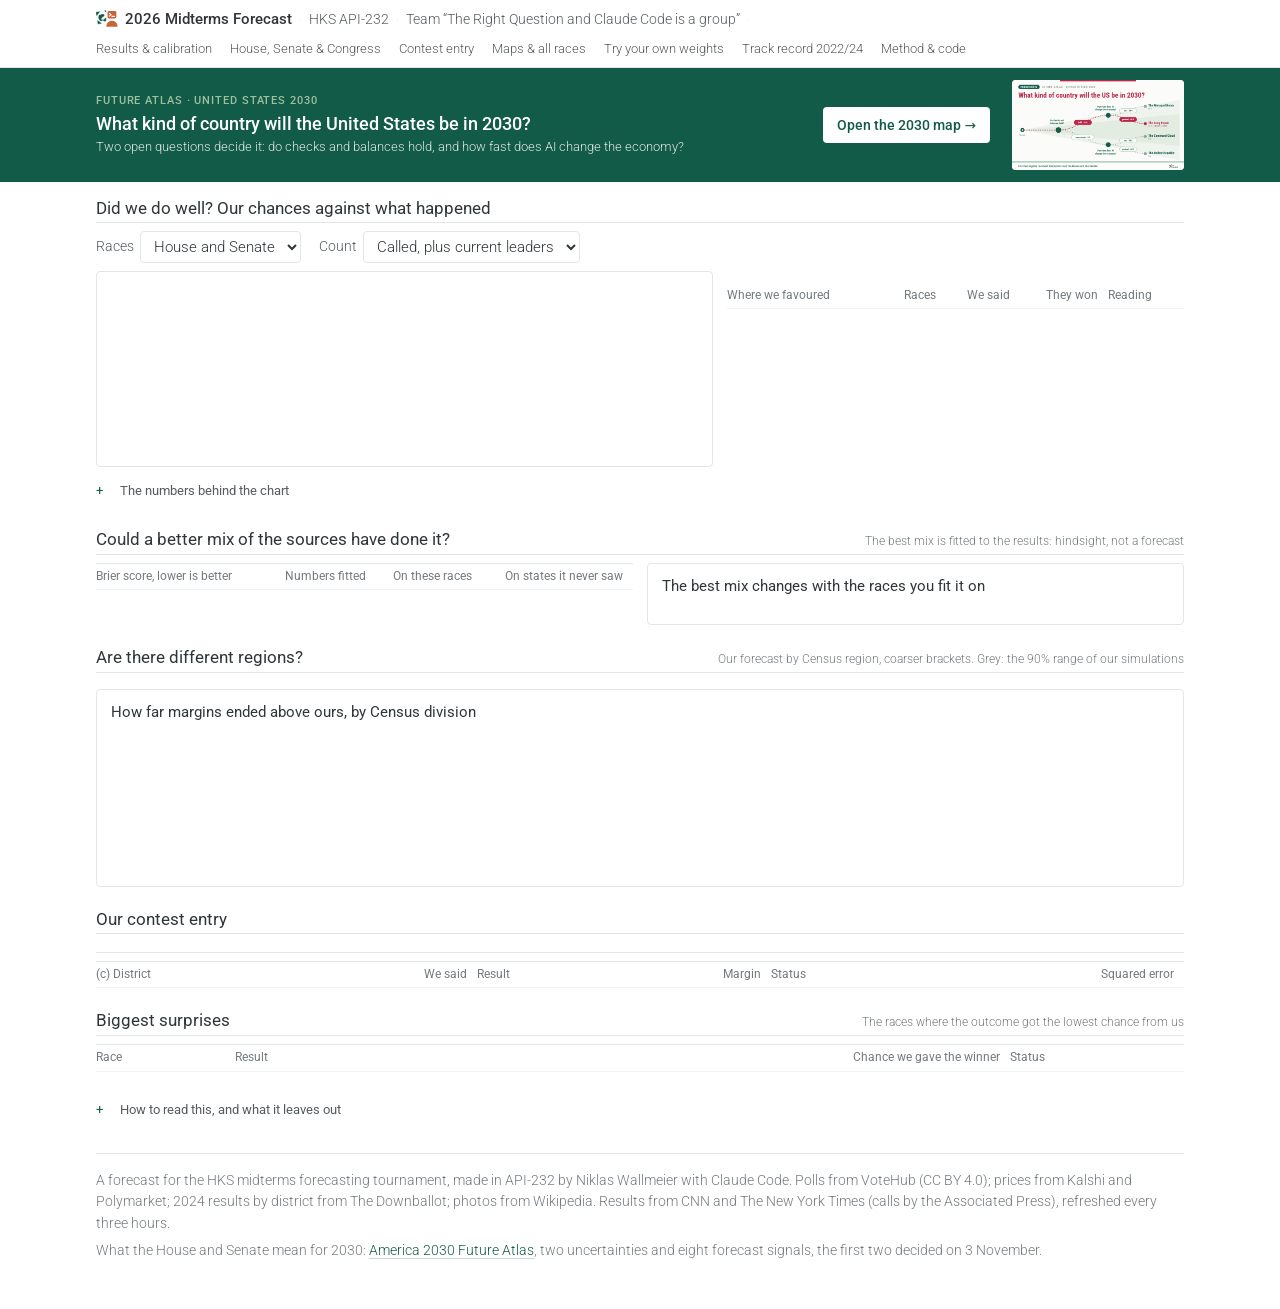
==== commit 1f3e0320: "Calibration: four-line chart, three learnings on top The chart now shows our forecast, markets, fund" ====
--- a/app/index.html
+++ b/app/index.html
@@ -17,7 +17,7 @@
 <link rel="preconnect" href="https://fonts.googleapis.com">
 <link rel="preconnect" href="https://fonts.gstatic.com" crossorigin>
 <link rel="stylesheet" href="https://fonts.googleapis.com/css2?family=Roboto:wght@300;400;500&display=swap">
-<link rel="stylesheet" href="styles.css?v=2026-11-05d">
+<link rel="stylesheet" href="styles.css?v=2026-11-09a">
 </head>
 <body>
 <!-- Icons: polls ring a phone, markets pay in dollar bills, DDHQ rings the desk bell, and our team mark is the arq
@@ -72,6 +72,9 @@
   </div>
 </header>
 
+<!-- What the election taught us: the first thing on the opening tab. Filled by app.js from calibration.json. -->
+<section class="learned" id="learned" data-panel="results" aria-label="What the election taught us"></section>
+
 <!-- The 2030 future map: what the House and Senate results mean beyond Tuesday. Numbers filled by app.js. -->
 <a class="atlas-banner" href="atlas/" aria-label="Open the America 2030 Future Atlas">
   <span class="atlas-inner">
@@ -102,18 +105,14 @@
         <label for="cal-basis">Count
           <select id="cal-basis"><option value="leaders">Called, plus current leaders</option><option value="called">Called races only</option></select>
         </label>
-        <label for="cal-shared"><input type="checkbox" id="cal-shared"> Only races with polls and markets</label>
         <span class="muted small" id="cal-count"></span>
       </div>
-      <fieldset class="cal-toggles" id="cal-toggles"><legend>Show on the chart</legend></fieldset>
       <div class="cal-grid">
-        <article class="card">
-          <svg class="chart" id="cal-main" role="img" aria-label="Calibration chart: our chance for each bracket of races against the share the Democratic side won"></svg>
-          <div class="legend" aria-hidden="true">
-            <span class="legend-item"><span class="key-line ideal"></span>Perfect calibration</span>
-            <span class="legend-item">Bigger mark, more races</span>
-            <span class="legend-item" id="cal-us-legend"><span class="key-band"></span>90% range of our simulations<span class="key-line wave"></span>Our model, given a wave this big</span>
-          </div>
+        <article class="card cal-hero">
+          <h3 id="cal-title"></h3>
+          <p class="muted small" id="cal-sub"></p>
+          <fieldset class="cal-toggles" id="cal-toggles"><legend class="sr-only">Show on the chart</legend></fieldset>
+          <svg class="chart source-chart" id="cal-main" role="img" aria-label="Calibration chart: the chance each source gave the Democratic side against the share of those races Democrats won. The numbers are in the table below."></svg>
         </article>
         <div class="cal-side">
           <ul class="verdict" id="cal-verdict"></ul>
@@ -127,7 +126,7 @@
         <summary>The numbers behind the chart</summary>
         <div class="table-wrap">
           <table>
-            <thead><tr><th>Our chance</th><th class="num">Races</th><th class="num">Mean chance</th><th class="num">Democratic side won</th><th class="num">Share</th><th class="num">90% range</th><th class="num">Given this wave</th></tr></thead>
+            <thead><tr><th>Our chance</th><th class="num">Races</th><th class="num">Mean chance</th><th class="num">Democratic side won</th><th class="num">Share</th><th class="num">90% range</th></tr></thead>
             <tbody id="cal-table"></tbody>
           </table>
         </div>
@@ -142,35 +141,27 @@
     </div>
 
     <div class="block">
-      <div class="block-head"><h2>Which source did best, and what would the best mix have been?</h2><span class="muted">Brier score, lower is better. The mixes are fitted to the results: hindsight, not forecasts</span></div>
-      <div class="cal-grid">
+      <div class="block-head"><h2>Could a better mix of the sources have done it?</h2><span class="muted">The best mix is fitted to the results: hindsight, not a forecast</span></div>
+      <div class="cal-grid even">
         <div class="cal-side">
           <div class="table-wrap">
             <table class="small-table">
-              <thead><tr><th>Source</th><th class="num">Races</th><th class="num">Brier, its races</th><th class="num">Us, same races</th><th class="num" id="cal-shared-head">Shared races</th></tr></thead>
-              <tbody id="cal-sources"></tbody>
-            </table>
-          </div>
-          <ul class="verdict" id="mix-reading"></ul>
-        </div>
-        <div class="cal-side">
-          <div class="table-wrap">
-            <table class="small-table">
-              <thead><tr><th>Does the fit hold up?</th><th class="num">Numbers fitted</th><th class="num">In sample</th><th class="num">Other states held out</th><th class="num" id="mix-past-head">2024 Senate</th></tr></thead>
+              <thead><tr><th>Brier score, lower is better</th><th class="num">Numbers fitted</th><th class="num">On these races</th><th class="num">On states it never saw</th></tr></thead>
               <tbody id="mix-tests"></tbody>
             </table>
           </div>
-          <article class="card">
-            <h3>The best mix changes with the races you fit it on</h3>
-            <div class="mix-groups" id="mix-groups"></div>
-            <div class="legend" id="mix-legend" aria-hidden="true"></div>
-          </article>
-        </div>
-      </div>
-    </div>
-
-    <div class="block">
-      <div class="block-head"><h2>Are there different regions?</h2><span class="muted">Census regions, same axes, coarser brackets</span></div>
+          <p class="muted small" id="mix-note"></p>
+        </div>
+        <article class="card">
+          <h3>The best mix changes with the races you fit it on</h3>
+          <div class="mix-groups" id="mix-groups"></div>
+          <div class="legend" id="mix-legend" aria-hidden="true"></div>
+        </article>
+      </div>
+    </div>
+
+    <div class="block">
+      <div class="block-head"><h2>Are there different regions?</h2><span class="muted">Our forecast by Census region, coarser brackets. Grey: the 90% range of our simulations</span></div>
       <div class="region-grid" id="cal-regions"></div>
       <article class="card">
         <h3>How far margins ended above ours, by Census division</h3>
@@ -551,7 +542,7 @@
   </footer>
 </main>
 <div class="tooltip" id="tooltip" role="status" hidden></div>
-<script src="app.js?v=2026-11-05f"></script>
+<script src="app.js?v=2026-11-09c"></script>
 <script src="whatif.js?v=2026-11-05"></script>
 </body>
 </html>
--- a/app/styles.css
+++ b/app/styles.css
@@ -20,8 +20,8 @@
   --on-d3: #ffffff; --on-d2: #ffffff; --on-d1: #2f3639;
   --on-mid: #2f3639;
   --on-r1: #2f3639; --on-r2: #ffffff; --on-r3: #ffffff;
-  /* Sources on the calibration chart. Validated as a set; their marks also differ in shape. */
-  --s-market: #1baf7a; --s-polls: #eda100; --s-fundamentals: #6250d6; --s-ddhq: #e87ba4;
+  /* Sources on the calibration chart, validated as a set with --d3. The best mix is also dashed and hollow. */
+  --s-market: #1baf7a; --s-fundamentals: #eda100; --s-mix: #c8643b; --s-polls: #6250d6;
   --pending: #f0f2f3;
   --pending-ink: #737a7f;
   --norace: transparent;
@@ -400,6 +400,22 @@
 .source-group li a { justify-self: start; }
 .source-group li span { font-size: 0.76rem; color: var(--muted); }
 
+/* What the election taught us: the first thing on the opening tab */
+.learned { background: var(--accent-soft); border-bottom: 1px solid var(--line); }
+.learned:empty { display: none; }
+.learned-inner { max-width: 1120px; margin: 0 auto; display: grid; gap: 12px;
+  padding: 16px max(16px, env(safe-area-inset-right, 0px)) 18px max(16px, env(safe-area-inset-left, 0px)); }
+.learned-head { display: grid; gap: 3px; }
+.learned-head h2 { font-size: 1.7rem; font-weight: 400; line-height: 1.15; }
+.learned-head p { max-width: 54rem; font-size: 0.95rem; color: var(--ink-2); }
+.learn-over { font-size: 0.7rem; letter-spacing: 0.08em; text-transform: uppercase; color: var(--accent); font-weight: 500; }
+.learn-grid { display: grid; grid-template-columns: repeat(3, minmax(0, 1fr)); gap: 10px; }
+.learn { background: var(--bg); border: 1px solid var(--line); border-radius: var(--radius); padding: 11px 14px 12px; display: grid; gap: 2px; align-content: start; font-size: 0.86rem; }
+.learn h3 { font-size: 1.05rem; font-weight: 400; }
+.learn-stat { font-size: 1.6rem; font-weight: 400; line-height: 1.15; font-variant-numeric: tabular-nums; color: var(--d3); margin-top: 3px; }
+.learn-note { font-size: 0.74rem; color: var(--muted); line-height: 1.3; margin-bottom: 5px; }
+@media (max-width: 860px) { .learn-grid { grid-template-columns: minmax(0, 1fr); } .learned-head h2 { font-size: 1.4rem; } }
+
 .notice { border: 1px solid var(--line); padding: 14px 16px; border-radius: var(--radius); }
 footer { color: var(--muted); font-size: 0.88rem; border-top: 1px solid var(--line); padding-top: 16px; display: grid; gap: 6px; }
 
@@ -409,23 +425,32 @@
 .block-head h2, #races { scroll-margin-top: 100px; }
 
 /* Results and calibration */
-.cal-grid { display: grid; grid-template-columns: minmax(0, 1.05fr) minmax(0, 1fr); gap: 14px; align-items: start; }
+.cal-grid { display: grid; grid-template-columns: minmax(0, 1.35fr) minmax(0, 1fr); gap: 14px; align-items: start; }
+.cal-grid.even { grid-template-columns: minmax(0, 1fr) minmax(0, 1fr); }
 .cal-side { display: grid; gap: 12px; min-width: 0; }
 .verdict { margin: 0; padding-left: 1.05rem; display: grid; gap: 6px; font-size: 0.86rem; }
 .region-grid { display: grid; grid-template-columns: repeat(4, minmax(0, 1fr)); gap: 10px; }
 .card.region { display: grid; gap: 3px; align-content: start; padding: 10px 11px; }
 .chart .cal-band { fill: #e7ebee; }
 .chart .cal-ideal { stroke: var(--ink-2); stroke-width: 1; }
-.chart .cal-wave { fill: none; stroke: #c8643b; stroke-width: 2; stroke-linejoin: round; stroke-linecap: round; }
 .chart .cal-dot { fill: var(--d3); stroke: var(--bg); stroke-width: 2; }
-.chart .cal-series { fill: none; stroke-width: 2; stroke-linejoin: round; stroke-linecap: round; }
+.chart .zone-d { fill: #f1f5fb; }
+.chart .zone-r { fill: #fcf4f5; }
+.chart .cal-path { fill: none; stroke-linejoin: round; stroke-linecap: round; }
+.chart text.cal-axis { fill: var(--ink-2); font-size: 12px; font-weight: 300; }
+.chart text.cal-label { fill: var(--ink); font-size: 13px; font-weight: 500; paint-order: stroke; stroke-width: 4px; stroke-linejoin: round; }
+.chart text.cal-label.on-d { stroke: #f1f5fb; }
+.chart text.cal-label.on-r { stroke: #fcf4f5; }
+.source-chart .cal-line { transition: opacity 120ms ease; }
+.source-chart.dimmed .cal-line:not(.lit) { opacity: 0.22; }
+.cal-hero { display: grid; gap: 6px; }
+.cal-hero h3 { font-size: 1.15rem; font-weight: 400; line-height: 1.25; }
+.sr-only { position: absolute; width: 1px; height: 1px; overflow: hidden; clip-path: inset(50%); white-space: nowrap; }
 .cal-toggles { display: flex; flex-wrap: wrap; align-items: center; gap: 4px 14px; border: 0; margin: 0; padding: 0; font-size: 0.82rem; color: var(--ink-2); }
 .cal-toggles legend { float: left; padding: 0; margin-right: 2px; }
 .cal-toggle { display: inline-flex; align-items: center; gap: 5px; cursor: pointer; }
 .cal-toggle input { margin: 0; }
-.cal-toggle.off { opacity: 0.45; cursor: default; }
-.cal-key { width: 24px; height: 12px; flex: none; overflow: visible; }
-.cal-name { display: inline-flex; align-items: center; gap: 6px; }
+.cal-key { width: 26px; height: 12px; flex: none; overflow: visible; }
 .mix-groups { display: grid; gap: 4px; margin: 6px 0 8px; font-size: 0.78rem; }
 .mix-row { display: grid; grid-template-columns: 74px minmax(0, 1fr) minmax(0, 1.1fr); gap: 8px; align-items: center; }
 .mix-bar { display: flex; gap: 2px; height: 12px; }
@@ -438,9 +463,5 @@
 .chart .cal-mean { stroke: var(--ink-2); stroke-width: 1; }
 .chart text.cal-corner { fill: var(--muted); font-size: 11px; font-weight: 300; }
 .chart text.row-label { fill: var(--ink); }
-.key-line { width: 16px; height: 2px; flex: none; }
-.key-line.ideal { background: var(--ink-2); height: 1px; }
-.key-line.wave { background: #c8643b; }
-.key-band { width: 16px; height: 10px; background: #e7ebee; flex: none; }
 @media (max-width: 860px) { .cal-grid { grid-template-columns: minmax(0, 1fr); } .region-grid { grid-template-columns: repeat(2, minmax(0, 1fr)); } }
 .cal-side th, .cal-side td { white-space: normal; }
